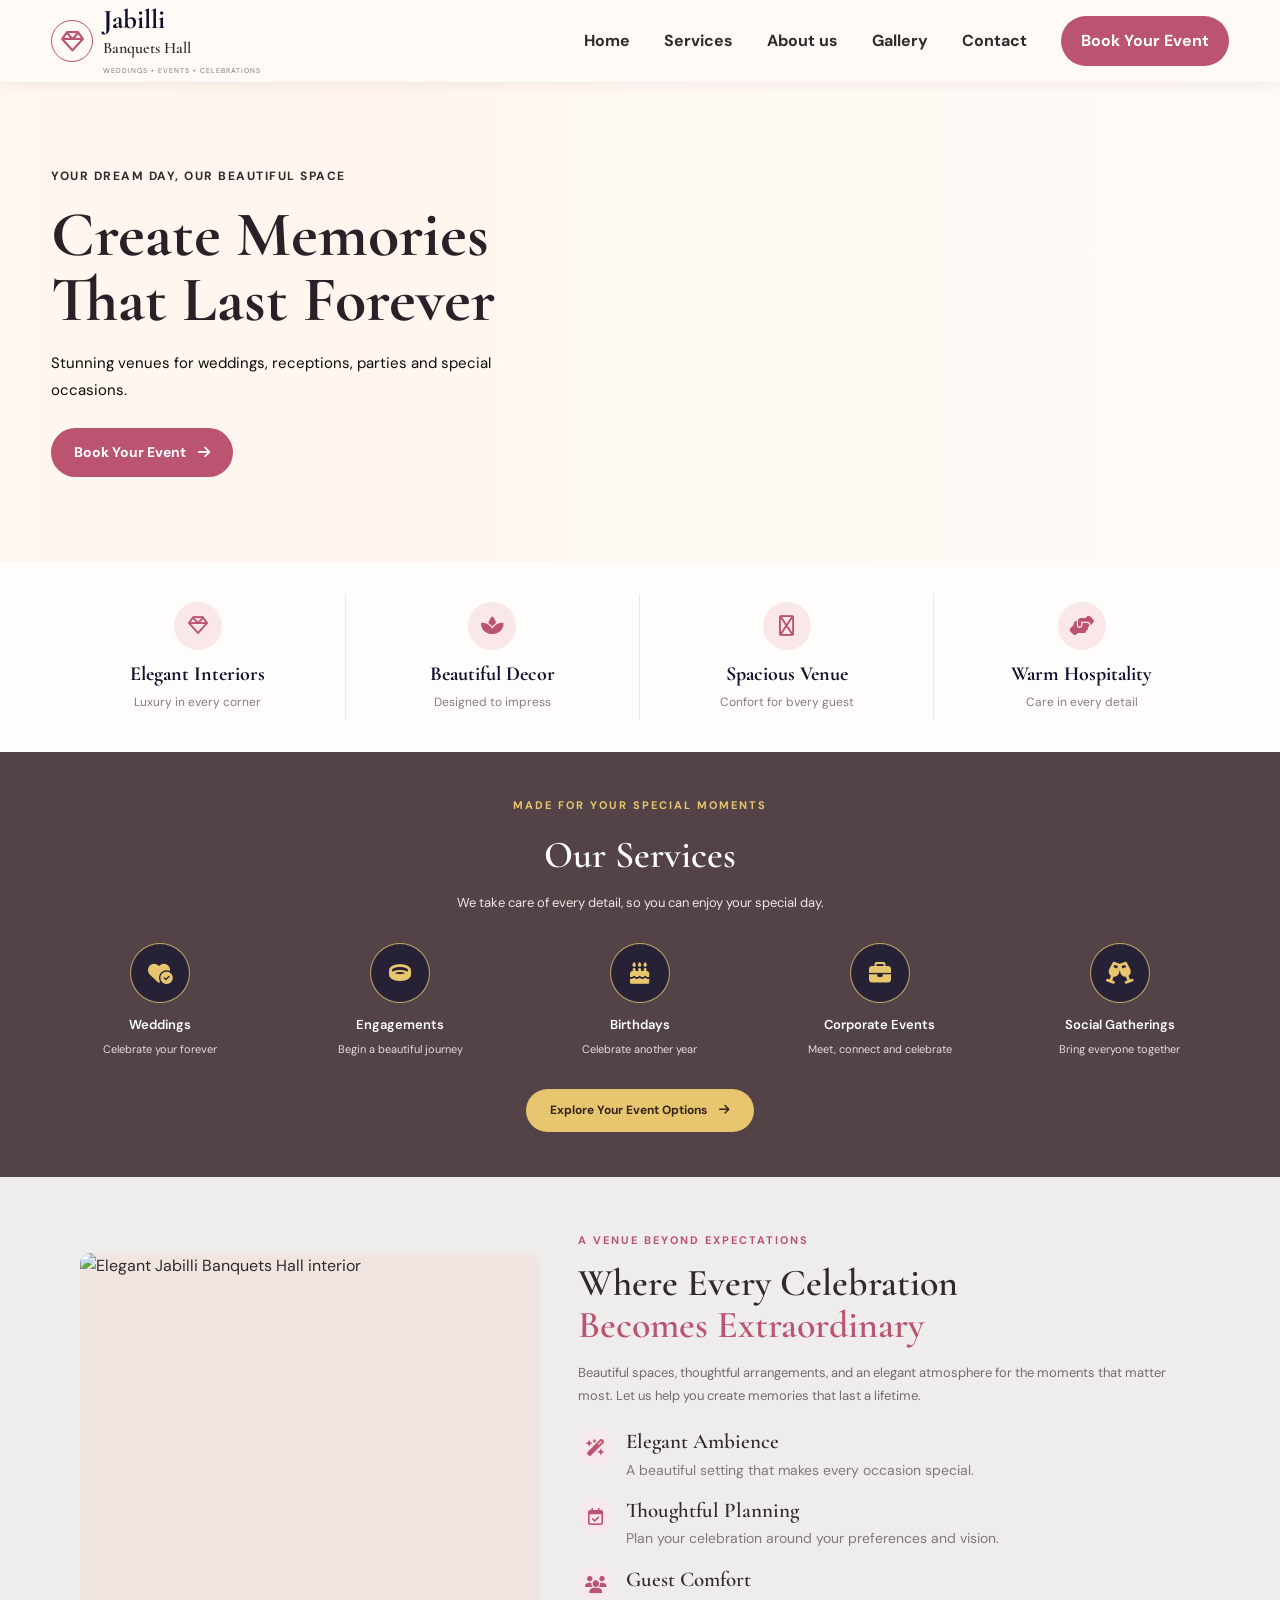
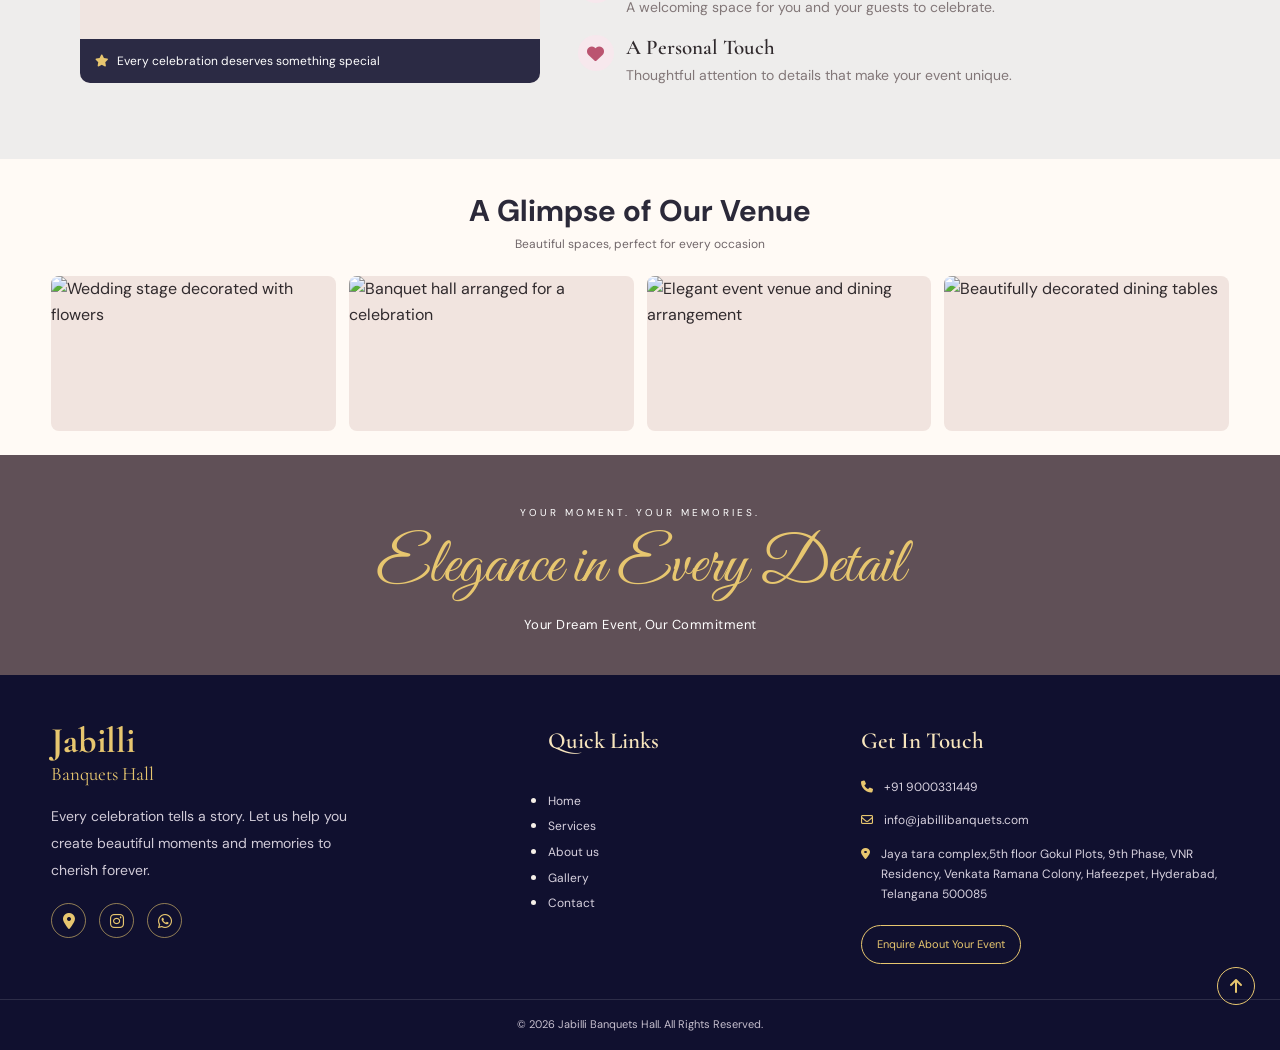
==== index.html @ cf091081 "Add files via upload" ====
<!DOCTYPE html>
<html lang="en">
<head>
  <meta charset="UTF-8">
  <meta name="viewport" content="width=device-width, initial-scale=1.0">
  <meta name="theme-color" content="#10102f">

  <title>Jabilli Banquets Hall | Elegant Celebrations</title>
  <meta name="description" content="Celebrate weddings, birthdays, engagements and special occasions at Jabilli Banquets Hall.">

  <link rel="preconnect" href="https://fonts.googleapis.com">
  <link rel="preconnect" href="https://fonts.gstatic.com" crossorigin>

  <link href="https://fonts.googleapis.com/css2?family=Cormorant+Garamond:wght@400;500;600;700&family=DM+Sans:wght@400;500;600;700&family=Great+Vibes&display=swap" rel="stylesheet">

  <link rel="stylesheet" href="https://cdnjs.cloudflare.com/ajax/libs/font-awesome/6.5.0/css/all.min.css">
  <link rel="stylesheet" href="style.css">
</head>

<body>

  <!-- NAVBAR -->
  <header class="header" id="home">
    <nav class="navbar container">

      <a href="#home" class="brand">
        <span class="brand-icon">
          <i class="fa-regular fa-gem"></i>
        </span>

        <span class="brand-text">
          <strong>Jabilli</strong>
          <small>Banquets Hall</small>
          <span class="brand-tagline">WEDDINGS • EVENTS • CELEBRATIONS</span>
        </span>
      </a>

      <input type="checkbox" id="menu-toggle">

      <label for="menu-toggle" class="menu-icon" aria-label="Toggle navigation">
        <i class="fa-solid fa-bars"></i>
      </label>

      <ul class="nav-links">
        <li><a href="#home">Home</a></li>
        <li><a href="#services">Services</a></li>
        <li><a href="about us.html">About us</a></li>
        <li><a href="#gallery">Gallery</a></li>
        <li><a href="contact.html">Contact</a></li>
        <li><a href="#contact" class="nav-button">Book Your Event</a></li>
      </ul>

    </nav>
  </header>


  <!-- HERO SECTION -->
  <section class="hero">
    <div class="container hero-content">

      <p class="hero-heading">YOUR DREAM DAY, OUR BEAUTIFUL SPACE</p>

      <h1>
        Create Memories<br>
        That Last Forever
      </h1>

      <p class="hero-description">
        Stunning venues for weddings, receptions,
        parties and special occasions.
      </p>

      <a href="#contact" class="pink-button">
        Book Your Event
        <i class="fa-solid fa-arrow-right"></i>
      </a>

    </div>
  </section>


  <!-- CELEBRATION CARDS -->
  <section class="occasion-section" id="celebrations">
    <div class="container">

      <div class="occasion-grid">

        <article class="occasion-card">
          <span class="occasion-icon">
            <i class="fa-regular fa-gem"></i>
          </span>
          <h3>Elegant Interiors</h3>
          <p>Luxury in every corner</p>
        </article>

        <article class="occasion-card">
          <span class="occasion-icon">
            <i class="fa-solid fa-spa"></i>
          </span>
          <h3>Beautiful Decor</h3>
          <p>Designed to impress</p>
        </article>

        <article class="occasion-card">
          <span class="occasion-icon">
            <i class="fa-regular fa-users"></i>
          </span>
          <h3>Spacious Venue</h3>
          <p>Confort for bvery guest</p>
        </article>

        <article class="occasion-card">
          <span class="occasion-icon">
            <i class="fa-solid fa-handshake-angle"></i>
          </span>
          <h3>Warm Hospitality</h3>
          <p>Care in every detail</p>
        </article>

      </div>
    </div>
  </section>


  <!-- OUR SERVICES -->
  <section class="services-section" id="services">

    <div class="services-overlay"></div>

    <div class="container services-content">

      <p class="eyebrow light-eyebrow">MADE FOR YOUR SPECIAL MOMENTS</p>

      <h2>Our Services</h2>

      <p class="section-subtitle">
        We take care of every detail, so you can enjoy your special day.
      </p>

      <div class="services-grid">

        <article class="service-item">
          <span class="service-icon">
            <i class="fa-solid fa-heart-circle-check"></i>
          </span>
          <h3>Weddings</h3>
          <p>Celebrate your forever</p>
        </article>

        <article class="service-item">
          <span class="service-icon">
            <i class="fa-solid fa-ring"></i>
          </span>
          <h3>Engagements</h3>
          <p>Begin a beautiful journey</p>
        </article>

        <article class="service-item">
          <span class="service-icon">
            <i class="fa-solid fa-cake-candles"></i>
          </span>
          <h3>Birthdays</h3>
          <p>Celebrate another year</p>
        </article>

        <article class="service-item">
          <span class="service-icon">
            <i class="fa-solid fa-briefcase"></i>
          </span>
          <h3>Corporate Events</h3>
          <p>Meet, connect and celebrate</p>
        </article>

        <article class="service-item">
          <span class="service-icon">
            <i class="fa-solid fa-champagne-glasses"></i>
          </span>
          <h3>Social Gatherings</h3>
          <p>Bring everyone together</p>
        </article>

      </div>

      <a href="explore.html" class="gold-button">
        Explore Your Event Options
        <i class="fa-solid fa-arrow-right"></i>
      </a>

    </div>
  </section>


 <!-- CELEBRATION EXPERIENCE SECTION -->
<section class="celebration-section" id="experience">

    <div class="celebration-container">

        <!-- LEFT: IMAGE -->
        <div class="celebration-image">
            <img src="img/why-image.jpg"
                 alt="Elegant Jabilli Banquets Hall interior">

            <div class="image-caption">
                <i class="fa-solid fa-star"></i>
                <span>Every celebration deserves something special</span>
            </div>
        </div>

        <!-- RIGHT: CONTENT -->
        <div class="celebration-content">

            <span class="section-eyebrow">
                A VENUE BEYOND EXPECTATIONS
            </span>

            <h2>
                Where Every Celebration
                <span>Becomes Extraordinary</span>
            </h2>

            <p class="celebration-description">
                Beautiful spaces, thoughtful arrangements, and an
                elegant atmosphere for the moments that matter most.
                Let us help you create memories that last a lifetime.
            </p>

            <!-- BENEFIT 1 -->
            <div class="benefit-item">
                <div class="benefit-icon">
                    <i class="fa-solid fa-wand-magic-sparkles"></i>
                </div>
                <div class="benefit-text">
                    <h3>Elegant Ambience</h3>
                    <p>A beautiful setting that makes every occasion special.</p>
                </div>
            </div>

            <!-- BENEFIT 2 -->
            <div class="benefit-item">
                <div class="benefit-icon">
                    <i class="fa-regular fa-calendar-check"></i>
                </div>
                <div class="benefit-text">
                    <h3>Thoughtful Planning</h3>
                    <p>Plan your celebration around your preferences and vision.</p>
                </div>
            </div>

            <!-- BENEFIT 3 -->
            <div class="benefit-item">
                <div class="benefit-icon">
                    <i class="fa-solid fa-users"></i>
                </div>
                <div class="benefit-text">
                    <h3>Guest Comfort</h3>
                    <p>A welcoming space for you and your guests to celebrate.</p>
                </div>
            </div>

            <!-- BENEFIT 4 -->
            <div class="benefit-item">
                <div class="benefit-icon">
                    <i class="fa-solid fa-heart"></i>
                </div>
                <div class="benefit-text">
                    <h3>A Personal Touch</h3>
                    <p>Thoughtful attention to details that make your event unique.</p>
                </div>
            </div>
        </div>

    </div>
</section>

 <!-- ================= VENUE GALLERY ================= -->
 <section class="venues-section" id="venues">

    <div class="container">

      <div class="section-heading">
        <h2>A Glimpse of Our Venue</h2>
        <p>Beautiful spaces, perfect for every occasion</p>
      </div>

      <div class="venue-grid" id="gallery">

        <a href="#contact" class="venue-card">
          <img
            src="https://images.unsplash.com/photo-1519741497674-611481863552?auto=format&fit=crop&w=800&q=85"
            alt="Wedding stage decorated with flowers">
        </a>

        <a href="#contact" class="venue-card">
          <img
            src="https://images.unsplash.com/photo-1519167758481-83f550bb49b3?auto=format&fit=crop&w=800&q=85"
            alt="Banquet hall arranged for a celebration">
        </a>

        <a href="#contact" class="venue-card">
          <img
            src="https://images.unsplash.com/photo-1464366400600-7168b8af9bc3?auto=format&fit=crop&w=800&q=85"
            alt="Elegant event venue and dining arrangement">
        </a>

        <a href="#contact" class="venue-card">
          <img
            src="https://images.unsplash.com/photo-1414235077428-338989a2e8c0?auto=format&fit=crop&w=800&q=85"
            alt="Beautifully decorated dining tables">
        </a>

      </div>

    </div>
  </section>


  <!-- ELEGANCE BANNER -->
  <section class="elegance-banner">
    <div class="banner-overlay"></div>

    <div class="banner-content">
      <p class="banner-label">YOUR MOMENT. YOUR MEMORIES.</p>
      <h2>Elegance in Every Detail</h2>
      <p>Your Dream Event, Our Commitment</p>


    </div>
  </section>


  <!-- CONTACT SECTION AND FOOTER -->
  <footer class="footer" id="contact">

    <div class="container footer-grid">

      <div class="footer-brand">
        <a href="#home" class="footer-logo">
          <span class="footer-brand-name">Jabilli</span>
          <span class="footer-brand-sub">Banquets Hall</span>
        </a>

        <p>
          Every celebration tells a story. Let us help you create
          beautiful moments and memories to cherish forever.
        </p>

        <div class="social-links">
          <a href="#contact" aria-label="Facebook">
            <i class="fa-solid fa-location-dot"></i>
          </a>
          <a href="#contact" aria-label="Instagram">
            <i class="fa-brands fa-instagram"></i>
          </a>
          <a href="#contact" aria-label="WhatsApp">
            <i class="fa-brands fa-whatsapp"></i>
          </a>
        </div>
      </div>

      <div class="footer-links">
        <h3>Quick Links</h3>
        <ul>
            <li><a href="#home">Home</a></li>
            <li><a href="#services">Services</a></li>
            <li><a href="about us.html">About us</a></li>
            <li><a href="#gallery">Gallery</a></li>
            <li><a href="contact.html">Contact</a></li>
        </ul>
      </div>

      <div class="footer-contact">
        <h3>Get In Touch</h3>

        <!-- Replace these sample details with your real contact details. -->
        <p>
          <i class="fa-solid fa-phone"></i>
          <a href="tel:+910000000000">+91 9000331449</a>
        </p>

        <p>
          <i class="fa-regular fa-envelope"></i>
          <a href="mailto:info@jabillibanquets.com">
            info@jabillibanquets.com
          </a>
        </p>

        <p>
          <i class="fa-solid fa-location-dot"></i>
          <span>Jaya tara complex,5th floor Gokul Plots, 9th Phase, VNR Residency, Venkata Ramana Colony, Hafeezpet, Hyderabad, Telangana 500085</span>
        </p>

        <a href="mailto:info@jabillibanquets.com" class="contact-button">
          Enquire About Your Event
        </a>
      </div>

    </div>

    <div class="footer-bottom">
      <div class="container">
        <p>&copy; 2026 Jabilli Banquets Hall. All Rights Reserved.</p>
      </div>
    </div>

    <a href="#home" class="back-to-top" aria-label="Back to top">
      <i class="fa-solid fa-arrow-up"></i>
    </a>

  </footer>

</body>
</html>
---- style.css ----
/* =====================================
   1. GLOBAL STYLES
===================================== */

@import url('https://fonts.googleapis.com/css2?family=Cormorant+Garamond:wght@400;500;600;700&family=DM+Sans:wght@400;500;600;700&family=Great+Vibes&display=swap');

:root {
  --pink: #bb5470;
  --pink-dark: #a94460;
  --cream: #fffaf6;
  --blush: #fcf0ed;
  --navy: #10102f;
  --gold: #e7c66f;
  --text: #302a2d;
  --white: #ffffff;
}

* {
  margin: 0;
  padding: 0;
  box-sizing: border-box;
}

html {
  scroll-behavior: smooth;
  scroll-padding-top: 85px;
}

body {
  font-family: "DM Sans", sans-serif;
  color: var(--text);
  background: var(--cream);
  line-height: 1.6;
  overflow-x: hidden;
}

img {
  display: block;
  width: 100%;
}

a {
  color: inherit;
  text-decoration: none;
}

.container {
  width: min(1180px, 92%);
  margin: 0 auto;
}

.eyebrow {
  color: var(--pink);
  font-size: 11px;
  font-weight: 700;
  letter-spacing: 2px;
  margin-bottom: 10px;
}


/* =====================================
   2. NAVBAR
===================================== */

.header {
  position: relative;
  z-index: 100;
  background: var(--cream);
  box-shadow: 0 2px 12px rgba(64, 36, 42, 0.07);
}

.navbar {
  min-height: 82px;
  display: flex;
  justify-content: space-between;
  align-items: center;
  gap: 25px;
}

.brand {
  display: flex;
  align-items: center;
  gap: 10px;
  flex-shrink: 0;
}

.brand-icon {
  width: 42px;
  height: 42px;
  border: 1px solid var(--pink);
  border-radius: 50%;
  color: var(--pink);
  display: grid;
  place-items: center;
  font-size: 23px;
}

.brand-text {
  display: flex;
  flex-direction: column;
}

.brand-text strong {
  font-family: "Cormorant Garamond", serif;
  font-size: 27px;
  line-height: 1;
  color: var(--navy);
}

.brand-text small {
  font-family: "Cormorant Garamond", serif;
  font-size: 16px;
  font-weight: 600;
  margin-top: 3px;
  color: var(--text);
}

.brand-tagline {
  margin-top: 4px;
  font-size: 7px;
  letter-spacing: 1px;
  color: #857078;
}

.nav-links {
  list-style: none;
  display: flex;
  align-items: center;
  gap: clamp(14px, 4vw, 34px);
}

.nav-links a {
  font-size: 16px;
  font-weight: bold;
  transition: color 0.3s ease;
  white-space: nowrap;
}

.nav-links a:hover {
  color: var(--pink);
}

.nav-links .nav-button {
  display: inline-block;
  background: var(--pink);
  color: var(--white);
  border-radius: 30px;
  padding: 12px 20px;
}

.nav-links .nav-button:hover {
  background: var(--pink-dark);
  color: var(--white);
}

#menu-toggle {
  display: none;
}

.menu-icon {
  display: none;
}


/* =====================================
   3. HERO SECTION
===================================== */

.hero {
  min-height: 480px;
  display: flex;
  align-items: center;
  background:
    linear-gradient(
      90deg,
      rgba(255, 246, 239, 0.88) 0%,
      rgba(255, 242, 234, 0.65) 30%,
      rgba(255, 242, 234, 0.18) 52%,
      rgba(255, 242, 234, 0.00) 100%
    ),
    url("img/hero-img.jpg") center 52% / cover no-repeat;
}

.hero-content {
  padding-top: 35px;
  padding-bottom: 35px;
}

.hero-heading {
  font-size: 12px;
  font-weight: 700;
  letter-spacing: 1.5px;
  margin-bottom: 15px;
  
}

.hero h1 {
  font-family: "Cormorant Garamond", serif;
  font-size: clamp(42px, 5vw, 65px);
  font-weight: 700;
  line-height: 1.02;
  color: #292127;
  margin-bottom: 18px;
}

.hero-description {
  max-width: 440px;
  font-size: 15px;
  line-height: 1.8;
  margin-bottom: 24px;
  color: #0c0b0b;
}

.pink-button {
  display: inline-flex;
  align-items: center;
  justify-content: center;
  gap: 12px;
  background: var(--pink);
  color: var(--white);
  border-radius: 30px;
  padding: 13px 23px;
  font-size: 14px;
  font-weight: 700;
  transition: background 0.3s, transform 0.3s;
}

.pink-button:hover {
  background: var(--pink-dark);
  transform: translateY(-2px);
}


/* =====================================
   4. CELEBRATION CARDS
===================================== */

.occasion-section {
  background: #fffdfb;
  padding: 32px 0;
}

.occasion-grid {
  display: grid;
  grid-template-columns: repeat(4, minmax(0, 1fr));
}

.occasion-card {
  text-align: center;
  padding: 8px 16px;
  border-right: 1px solid #f0e5e3;
  transition: transform 0.3s ease;
}

.occasion-card:last-child {
  border-right: none;
}

.occasion-card:hover {
  transform: translateY(-5px);
}

.occasion-icon {
  width: 48px;
  height: 48px;
  margin: 0 auto 12px;
  display: grid;
  place-items: center;
  border-radius: 50%;
  color: var(--pink);
  background: #f9e8e7;
  font-size: 20px;
}

.occasion-card h3 {
  font-family: "Cormorant Garamond", serif;
  font-size: 20px;
  line-height: 1.25;
  color: var(--navy);
  margin-bottom: 6px;
}

.occasion-card p {
  font-size: 12px;
  color: #857b7d;
}


/* =====================================
   5. OUR SERVICES
===================================== */

.services-section {
  position: relative;
  isolation: isolate;
  min-height: 240px;
  display: flex;
  align-items: center;
  text-align: center;
  padding: 45px 0;
  color: var(--white);
  background:
    url("img/about-img.jpg")
    center 55% / cover no-repeat;
}

.services-overlay {
  position: absolute;
  inset: 0;
  z-index: -1;
  background: rgba(37, 17, 24, 0.79);
}

.services-content {
  position: relative;
}

.light-eyebrow {
  color: var(--gold);
}

.services-content > h2 {
  font-family: "Cormorant Garamond", serif;
  font-size: 38px;
  font-weight: 600;
  margin-bottom: 7px;
}

.section-subtitle {
  font-size: 13px;
  color: #f2e7e5;
}

.services-grid {
  display: grid;
  grid-template-columns: repeat(5, minmax(0, 1fr));
  gap: 22px;
  margin: 30px 0;
}

.service-item {
  text-align: center;
}

.service-icon {
  display: grid;
  place-items: center;
  width: 60px;
  height: 60px;
  margin: 0 auto 12px;
  border: 1px solid rgba(231, 198, 111, 0.8);
  border-radius: 50%;
  background: rgba(16, 16, 47, 0.65);
  color: var(--gold);
  font-size: 22px;
  transition: background 0.3s, transform 0.3s;
}

.service-item:hover .service-icon {
  background: #594125;
  transform: translateY(-4px);
}

.service-item h3 {
  font-size: 13px;
  font-weight: 600;
  margin-bottom: 5px;
}

.service-item p {
  font-size: 11px;
  color: #e6dce0;
}

.gold-button {
  display: inline-flex;
  align-items: center;
  justify-content: center;
  gap: 12px;
  padding: 12px 24px;
  border-radius: 30px;
  background: var(--gold);
  color: #35251b;
  font-size: 12px;
  font-weight: 700;
  transition: background 0.3s, transform 0.3s;
}

.gold-button:hover {
  background: #f4d98b;
  transform: translateY(-2px);
}


/* =================================
 6.  CELEBRATION EXPERIENCE
================================= */

.celebration-section {
    width: 100%;
    padding: 55px 5%;
    background: #eeedec;
}

.celebration-container {
    max-width: 1120px;
    margin: 0 auto;
    display: grid;
    grid-template-columns: 0.85fr 1.15fr;
    align-items: center;
    gap: 38px;
}

/* IMAGE */

.celebration-image {
    position: relative;
    width: 100%;
    height: 430px;
    border-radius: 10px;
    overflow: hidden;
    background: #f0e5e1;
}

.celebration-image img {
    width: 100%;
    height: 100%;
    display: block;
    object-fit: cover;
    object-position: center;
    transition: transform 0.5s ease;
}

.celebration-image:hover img {
    transform: scale(1.04);
}


  /* ================= VENUE GALLERY ================= */
  
  .venues-section {
    position: relative;
    padding: 28px 0 24px;
    background: #fffaf5;
  }
  
  .section-heading {
    text-align: center;
    margin-bottom: 22px;
  }
  
  .section-heading h2 {
    color: #2b2939;
    font-size: 30px;
  }
  
  .section-heading p {
    color: #71676a;
    font-size: 12px;
  }
  
  .venue-grid {
    display: grid;
    grid-template-columns: repeat(4, minmax(0, 1fr));
    gap: 13px;
  }
  
  .venue-card {
    height: 155px;
    overflow: hidden;
    border-radius: 8px;
    background: #f1e4df;
  }
  
  .venue-card img {
    height: 100%;
    object-fit: cover;
    transition: transform 0.5s;
  }
  
  .venue-card:hover img {
    transform: scale(1.07);
  }
/* IMAGE CAPTION */

.image-caption {
    position: absolute;
    bottom: 0;
    left: 0;
    right: 0;
    display: flex;
    align-items: center;
    gap: 8px;
    padding: 13px 15px;
    background: rgba(16, 16, 47, 0.88);
    color: #fff;
    font-size: 12px;
    line-height: 1.5;
}

.image-caption i {
    color: #e7c66f;
}

/* CONTENT */

.celebration-content {
    width: 100%;
}

.section-eyebrow {
    display: block;
    margin-bottom: 12px;
    color: #bb5470;
    font-size: 11px;
    font-weight: 700;
    letter-spacing: 2px;
}

.celebration-content h2 {
    margin: 0 0 14px;
    font-family: 'Cormorant Garamond', serif;
    font-size: 38px;
    font-weight: 600;
    line-height: 1.12;
    color: #302a2d;
}

.celebration-content h2 span {
    display: block;
    color: #bb5470;
}

.celebration-description {
    margin-bottom: 22px;
    color: #756a6b;
    font-size: 13px;
    line-height: 1.8;
}

/* BENEFIT ITEMS */

.benefit-item {
    display: flex;
    align-items: flex-start;
    gap: 12px;
    margin-bottom: 17px;
}

.benefit-icon {
    width: 36px;
    height: 36px;
    min-width: 36px;
    display: flex;
    align-items: center;
    justify-content: center;
    border-radius: 50%;
    background: #f7e8ed;
    color: #bb5470;
    font-size: 17px;
    transition: 0.3s ease;
}

.benefit-item:hover .benefit-icon {
    background: #bb5470;
    color: #fff;
}

.benefit-text h3 {
    margin-bottom: 4px;
    font-family: 'Cormorant Garamond', serif;
    font-size: 21px;
    font-weight: 600;
    line-height: 1.2;
    color: #302a2d;
}

.benefit-text p {
    color: #827778;
    font-size: 14px;
    line-height: 1.6;
}

/* BUTTON */

.celebration-button {
    display: inline-flex;
    align-items: center;
    justify-content: center;
    gap: 10px;
    margin-top: 5px;
    padding: 13px 20px;
    border-radius: 30px;
    background: #bb5470;
    color: #fff;
    font-size: 12px;
    font-weight: 600;
    text-decoration: none;
    transition: 0.3s ease;
}

.celebration-button:hover {
    background: #a94460;
    transform: translateY(-2px);
}



/* =====================================
   7. ELEGANCE BANNER
===================================== */

.elegance-banner {
  position: relative;
  isolation: isolate;
  max-height: 220px;
  padding: 50px 20px;
  display: grid;
  place-items: center;
  text-align: center;
  color: var(--white);
  background:
    url("img/about-img.jpg")
    center 62% / cover no-repeat;
}

.banner-overlay {
  position: absolute;
  inset: 0;
  z-index: -1;
  background: rgba(35, 16, 27, 0.72);
}

.banner-content {
  max-width: 800px;
}

.banner-label {
  font-size: 10px;
  letter-spacing: 3px;
  color: var(--white);
  margin-bottom: 10px;
}

.banner-content h2 {
  font-family: "Great Vibes", cursive;
  font-size: clamp(42px, 5vw, 65px);
  line-height: 1.15;
  font-weight: 400;
  color: var(--gold);
  margin-bottom: 10px;
}

.banner-content > p:not(.banner-label) {
  font-size: 13px;
  letter-spacing: 0.5px;
  margin-bottom: 24px;
}


/* =====================================
   8. FOOTER AND CONTACT
===================================== */

.footer {
  position: relative;
  background: var(--navy);
  color: #f6f0e8;
  padding: 48px 0 0;
  overflow: hidden;
}

.footer-grid {
  display: grid;
  grid-template-columns: 1.2fr 0.7fr 1fr;
  gap: 55px;
  padding-bottom: 35px;
}

.footer-logo {
  display: inline-flex;
  flex-direction: column;
  color: var(--gold);
  margin-bottom: 14px;
}

.footer-brand-name {
  font-family: "Cormorant Garamond", serif;
  font-size: 36px;
  font-weight: 700;
  line-height: 1;
}

.footer-brand-sub {
  font-family: "Cormorant Garamond", serif;
  font-size: 19px;
}

.footer-brand > p {
  max-width: 300px;
  color: #d1cbd8;
  font-size: 14px;
  line-height: 1.9;
}

.footer-grid h3 {
  font-family: "Cormorant Garamond", serif;
  font-size: 23px;
  font-weight: 600;
  margin-bottom: 17px;
  color: #f7e5bd;
}

.footer-links {
  display: flex;
  flex-direction: column;
  align-items: flex-start;
  gap: 10px;
}

.footer-links a {
  color: #d8d2df;
  font-size: 12px;
  transition: color 0.3s;
}

.footer-links a:hover,
.footer-contact a:hover {
  color: var(--gold);
}

.footer-contact > p {
  display: flex;
  align-items: flex-start;
  gap: 11px;
  margin-bottom: 13px;
  color: #d8d2df;
  font-size: 12px;
  line-height: 1.7;
  overflow-wrap: anywhere;
}

.footer-contact > p i {
  color: var(--gold);
  margin-top: 4px;
}

.contact-button {
  display: inline-block;
  margin-top: 7px;
  padding: 10px 15px;
  border: 1px solid var(--gold);
  border-radius: 25px;
  color: var(--gold);
  font-size: 11px;
  transition: background 0.3s, color 0.3s;
}

.contact-button:hover {
  background: var(--gold);
  color: var(--navy) !important;
}

.social-links {
  display: flex;
  gap: 13px;
  margin-top: 20px;
}

.social-links a {
  width: 35px;
  height: 35px;
  display: grid;
  place-items: center;
  border: 1px solid rgba(231, 198, 111, 0.6);
  border-radius: 50%;
  color: var(--gold);
  transition: background 0.3s, color 0.3s;
}

.social-links a:hover {
  background: var(--gold);
  color: var(--navy);
}

.footer-bottom {
  border-top: 1px solid rgba(255, 255, 255, 0.12);
  padding: 16px 0;
  text-align: center;
}

.footer-bottom p {
  color: #c6bfce;
  font-size: 11px;
}

.back-to-top {
  position: absolute;
  right: 25px;
  bottom: 45px;
  width: 38px;
  height: 38px;
  display: grid;
  place-items: center;
  border: 1px solid var(--gold);
  border-radius: 50%;
  color: var(--gold);
  transition: background 0.3s, color 0.3s;
}

.back-to-top:hover {
  background: var(--gold);
  color: var(--navy);
}


/* =====================================
   9. TABLET VIEW
===================================== */

@media (max-width: 1024px) {

  .navbar {
    min-height: 76px;
    gap: 14px;
  }

  .brand {
    gap: 7px;
  }

  .brand-icon {
    width: 36px;
    height: 36px;
    font-size: 19px;
  }

  .brand-text strong {
    font-size: 23px;
  }

  .brand-text small {
    font-size: 14px;
  }

  .brand-tagline {
    font-size: 6px;
    letter-spacing: 0.6px;
  }

  .nav-links {
    gap: 12px;
  }

  .nav-links a {
    font-size: 10px;
  }

  .nav-links .nav-button {
    padding: 10px 13px;
  }

  .hero {
    min-height: 380px;
  }

  .occasion-card {
    padding: 8px 10px;
  }

  .occasion-card h3 {
    font-size: 17px;
  }

  .services-grid {
    gap: 14px;
  }
  .venue-card {
    height: 140px;
  }

  /* =================================
   TABLET VIEW
================================= */

@media (min-width: 701px) and (max-width: 1024px) {
    .celebration-section {
        padding: 45px 4%;
    }

    .celebration-container {
        grid-template-columns: 0.9fr 1.1fr;
        gap: 25px;
    }

    .celebration-image {
        height: 380px;
    }

    .celebration-content h2 {
        font-size: 32px;
    }

    .celebration-description {
        font-size: 12px;
    }

    .benefit-item {
        gap: 10px;
        margin-bottom: 15px;
    }

    .benefit-icon {
        width: 34px;
        height: 34px;
        min-width: 34px;
        font-size: 14px;
    }

    .benefit-text h3 {
        font-size: 18px;
    }

    .benefit-text p {
        font-size: 10px;
    }
}



/* =====================================
   10. MOBILE VIEW
===================================== */

@media (max-width: 760px) {

  html {
    scroll-padding-top: 72px;
  }

  .container {
    width: 90%;
  }

  /* Mobile navbar */

  .navbar {
    min-height: 72px;
    flex-wrap: wrap;
    padding: 10px 0;
  }

  .brand-icon {
    width: 35px;
    height: 35px;
    font-size: 18px;
  }

  .brand-text strong {
    font-size: 23px;
  }

  .brand-text small {
    font-size: 14px;
  }

  .brand-tagline {
    font-size: 5.5px;
  }

  .menu-icon {
    display: grid;
    place-items: center;
    width: 40px;
    height: 40px;
    color: var(--pink);
    font-size: 23px;
    cursor: pointer;
  }

  .nav-links {
    display: none;
    width: 100%;
    flex-direction: column;
    align-items: stretch;
    gap: 0;
    padding: 8px 0 12px;
  }

  .nav-links li {
    width: 100%;
    text-align: center;
  }

  .nav-links li a {
    display: block;
    padding: 12px;
    font-size: 13px;
    border-bottom: 1px solid #f0e5e3;
  }

  .nav-links .nav-button {
    display: inline-block;
    margin-top: 8px;
    padding: 12px 25px;
    border-bottom: none;
  }

  #menu-toggle:checked ~ .nav-links {
    display: flex;
  }

  /* Hero */

  .hero {
    min-height: 365px;
    background:
      linear-gradient(
        90deg,
        rgba(255, 246, 239, 0.94),
        rgba(255, 242, 234, 0.78) 65%,
        rgba(255, 242, 234, 0.35)
      ),
      url("img/hero-img.jpg") center / cover no-repeat;
  }

  .hero-content {
    padding-top: 35px;
    padding-bottom: 35px;
  }

  .hero-heading {
    font-size: 10px;
    letter-spacing: 1px;
  }

  .hero h1 {
    font-size: clamp(37px, 9vw, 49px);
    line-height: 1.03;
  }

  .hero-description {
    font-size: 12px;
    max-width: 290px;
  }

  /* Celebration cards */

  .occasion-section {
    padding: 25px 0;
  }

  .occasion-grid {
    grid-template-columns: repeat(2, minmax(0, 1fr));
    row-gap: 24px;
  }

  .occasion-card {
    padding: 0 8px;
  }

  .occasion-card:nth-child(2) {
    border-right: none;
  }

  .occasion-card h3 {
    font-size: 17px;
  }

  .occasion-card p {
    font-size: 10px;
  }

  /* Services */

  .services-section {
    min-height: auto;
    padding: 42px 0;
    background-position: center;
  }

  .services-content > h2 {
    font-size: 32px;
  }

  .section-subtitle {
    max-width: 320px;
    margin: 0 auto;
    line-height: 1.8;
  }

  .services-grid {
    grid-template-columns: repeat(2, minmax(0, 1fr));
    gap: 26px 12px;
    margin: 28px 0;
  }

  .service-item:last-child {
    grid-column: 1 / -1;
  }

  .service-icon {
    width: 53px;
    height: 53px;
    font-size: 20px;
  }

  .service-item h3 {
    font-size: 12px;
  }

  .service-item p {
    font-size: 10px;
  }
  /* Gallery */
  
  .venues-section {
    padding: 28px 0;
  }

  .section-heading h2 {
    font-size: 27px;
  }

  .section-heading p {
    font-size: 11px;
    line-height: 1.6;
  }

  .venue-grid {
    grid-template-columns: repeat(2, minmax(0, 1fr));
    gap: 12px;
  }

  .venue-card {
    height: 120px;
  }

  
/* =================================
   MOBILE VIEW
================================= */

@media (max-width: 700px) {
    .celebration-section {
        padding: 35px 6%;
    }

    .celebration-container {
        grid-template-columns: 1fr;
        gap: 25px;
    }

    .celebration-image {
        height: 300px;
    }

    .section-eyebrow {
        font-size: 10px;
        letter-spacing: 1.8px;
    }

    .celebration-content h2 {
        font-size: 33px;
        line-height: 1.15;
    }

    .celebration-description {
        font-size: 12px;
        line-height: 1.8;
    }

    .benefit-item {
        gap: 12px;
        margin-bottom: 18px;
    }

    .benefit-icon {
        width: 38px;
        height: 38px;
        min-width: 38px;
    }

    .benefit-text h3 {
        font-size: 19px;
    }

    .benefit-text p {
        font-size: 11px;
    }

    .celebration-button {
        display: flex;
        width: 100%;
        box-sizing: border-box;
        padding: 14px 12px;
        font-size: 12px;
    }
}

  /* Elegance banner */

  .elegance-banner {
    max-height: 180px;
    padding: 40px 18px;
  }

  .banner-label {
    font-size: 9px;
    letter-spacing: 2px;
  }

  .banner-content h2 {
    font-size: 43px;
  }

  .banner-content > p:not(.banner-label) {
    font-size: 12px;
  }

  /* Footer */

  .footer {
    padding-top: 35px;
  }

  .footer-grid {
    grid-template-columns: 1fr 1fr;
    gap: 30px 20px;
    padding-bottom: 30px;
  }

  .footer-brand {
    grid-column: 1 / -1;
  }

  .footer-brand > p {
    max-width: 320px;
  }

  .footer-grid h3 {
    font-size: 19px;
  }

  .footer-links {
    gap: 9px;
  }

  .footer-links a,
  .footer-contact > p {
    font-size: 10px;
  }

  .footer-contact {
    min-width: 0;
  }

  .contact-button {
    font-size: 10px;
    padding: 9px 11px;
  }

  .back-to-top {
    right: 12px;
    bottom: 48px;
    width: 32px;
    height: 32px;
  }
}


/* =====================================
   11. SMALL MOBILE VIEW
===================================== */

@media (max-width: 380px) {

  .container {
    width: 92%;
  }

  .brand {
    gap: 6px;
  }

  .brand-icon {
    width: 30px;
    height: 30px;
    font-size: 15px;
  }

  .brand-text strong {
    font-size: 21px;
  }

  .brand-text small {
    font-size: 13px;
  }

  .brand-tagline {
    font-size: 5px;
    letter-spacing: 0.4px;
  }

  .hero {
    min-height: 345px;
  }

  .hero h1 {
    font-size: 36px;
  }

  .hero-heading {
    font-size: 9px;
  }

  .pink-button,
  .gold-button {
    padding: 11px 16px;
    font-size: 11px;
  }

  .occasion-card h3 {
    font-size: 15px;
  }

  .occasion-icon {
    width: 43px;
    height: 43px;
  }

  .services-content > h2 {
    font-size: 29px;
  }

  .why-content h2 {
    font-size: 30px;
  }

  .why-image {
    height: 230px;
  }

  .why-icon {
    width: 37px;
    height: 37px;
    min-width: 37px;
    font-size: 14px;
  }

  .why-item {
    gap: 10px;
  }

  .banner-content h2 {
    font-size: 37px;
  }

  .footer-grid {
    gap: 25px 12px;
  }

  .footer-grid h3 {
    font-size: 17px;
  }

  .footer-brand-name {
    font-size: 32px;
  }
}
}
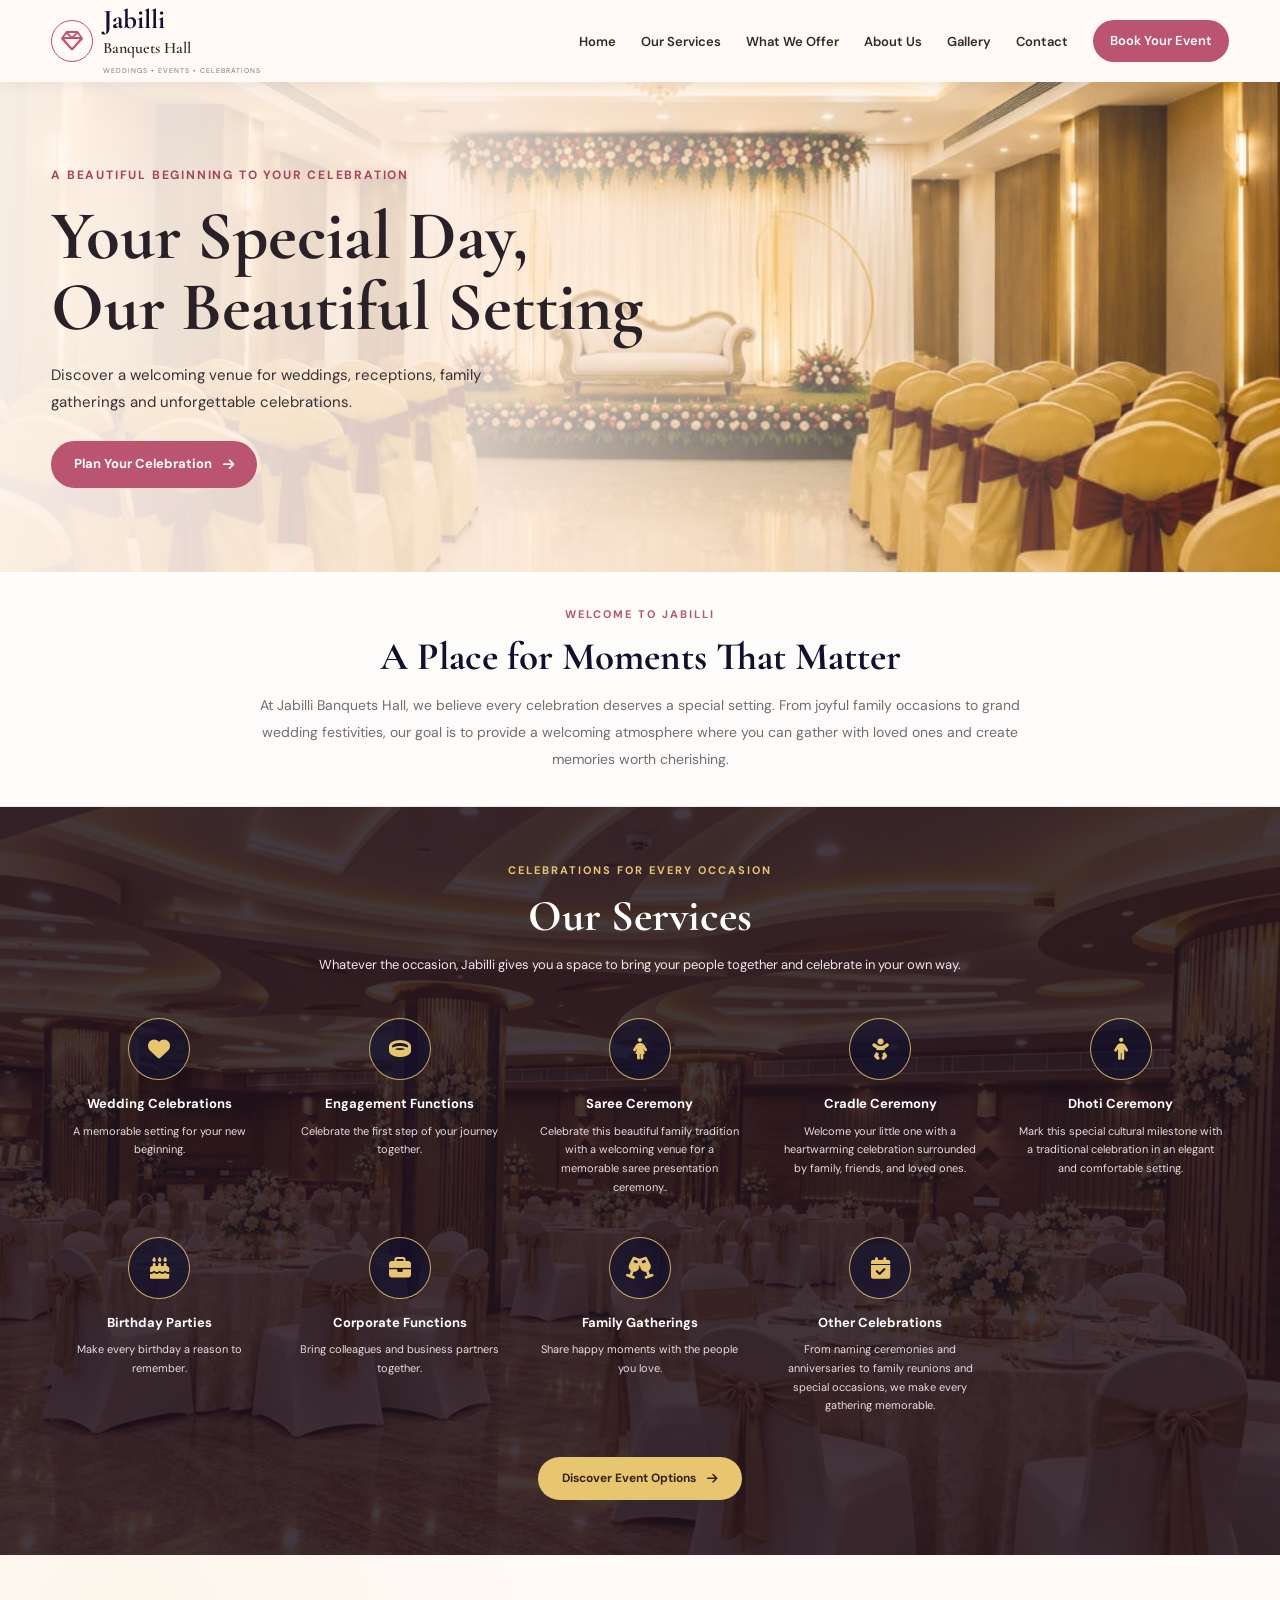
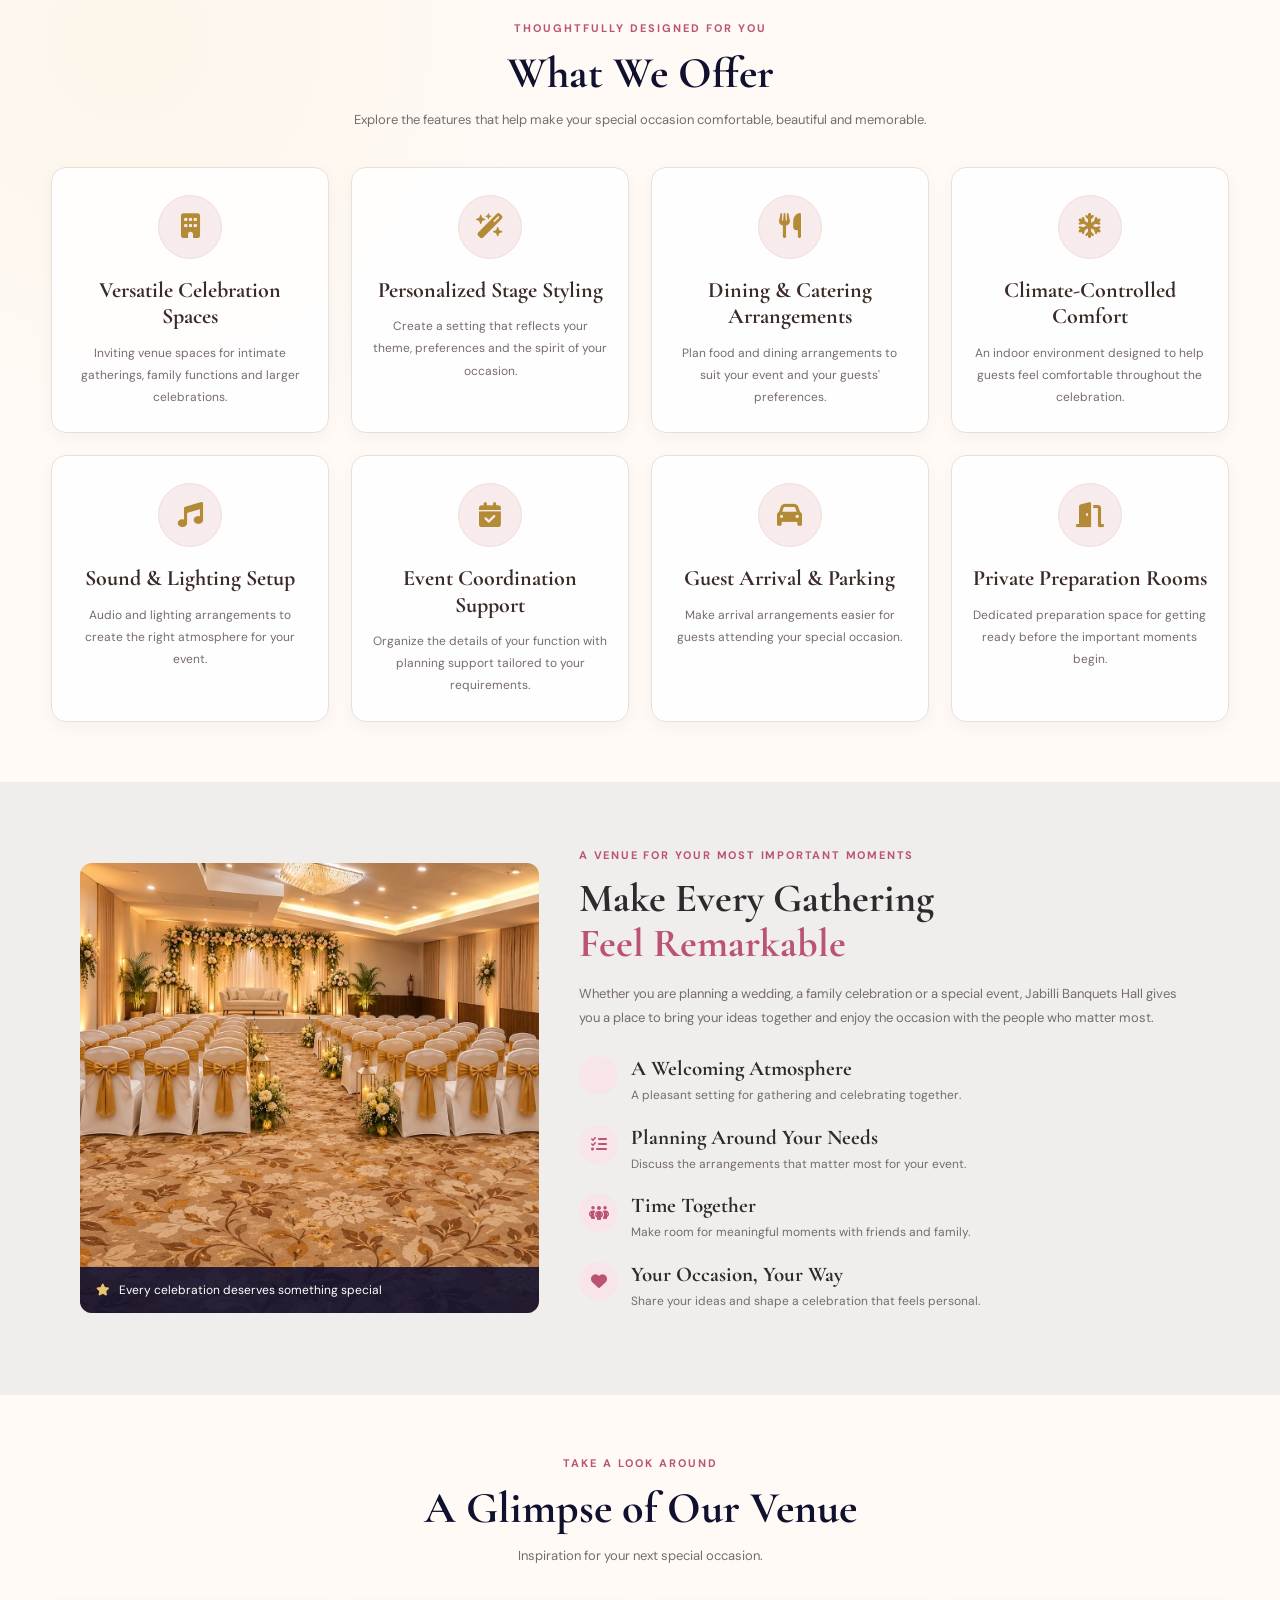
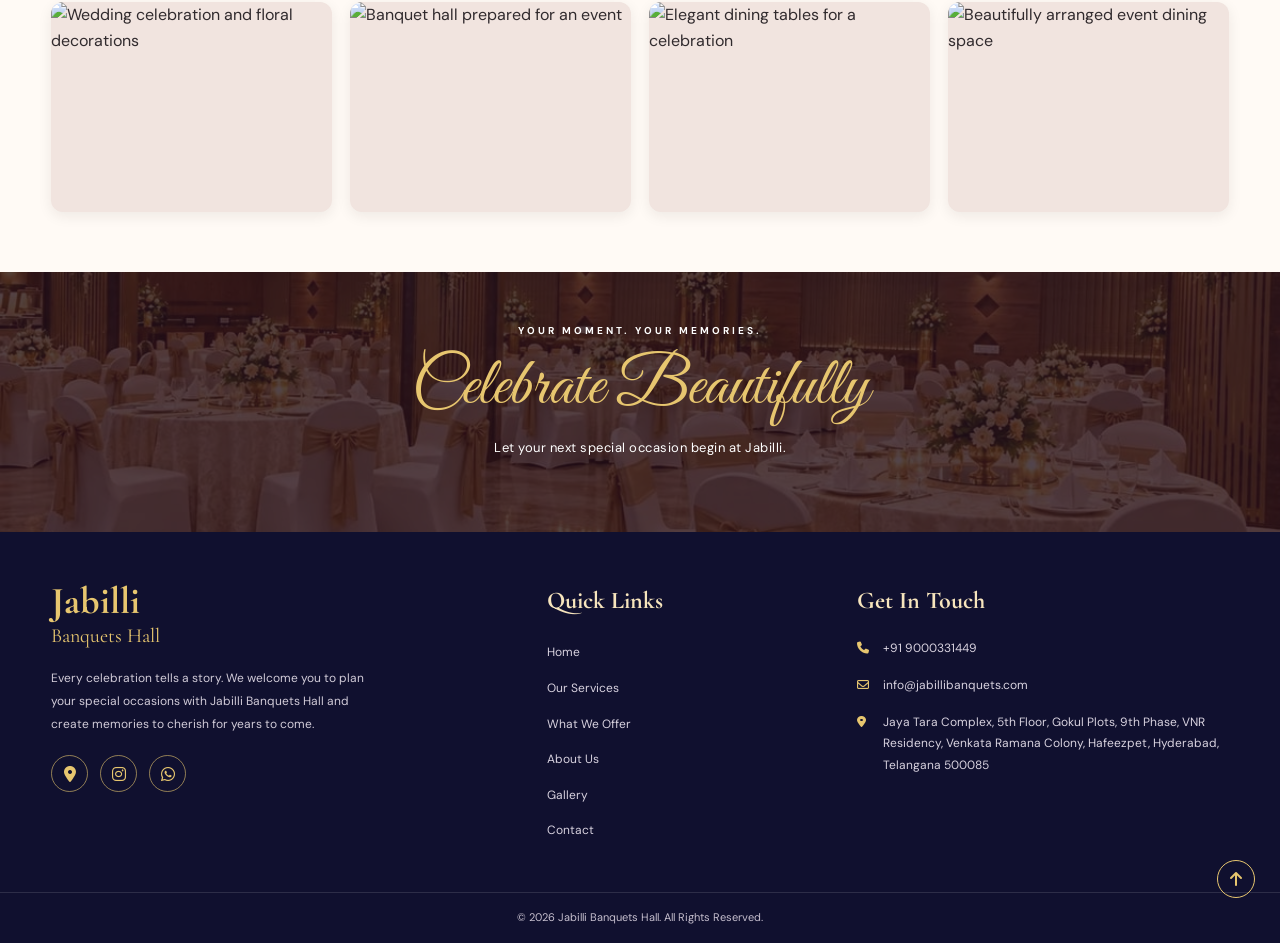
==== commit f7601813: "Add files via upload" ====
--- a/index.html
+++ b/index.html
@@ -6,11 +6,10 @@
   <meta name="theme-color" content="#10102f">
 
   <title>Jabilli Banquets Hall | Elegant Celebrations</title>
-  <meta name="description" content="Celebrate weddings, birthdays, engagements and special occasions at Jabilli Banquets Hall.">
+  <meta name="description" content="Celebrate weddings, birthdays, engagements and special occasions at Jabilli Banquets Hall in Hyderabad.">
 
   <link rel="preconnect" href="https://fonts.googleapis.com">
   <link rel="preconnect" href="https://fonts.gstatic.com" crossorigin>
-
   <link href="https://fonts.googleapis.com/css2?family=Cormorant+Garamond:wght@400;500;600;700&family=DM+Sans:wght@400;500;600;700&family=Great+Vibes&display=swap" rel="stylesheet">
 
   <link rel="stylesheet" href="https://cdnjs.cloudflare.com/ajax/libs/font-awesome/6.5.0/css/all.min.css">
@@ -19,11 +18,11 @@
 
 <body>
 
-  <!-- NAVBAR -->
+  <!-- HEADER / NAVBAR -->
   <header class="header" id="home">
     <nav class="navbar container">
 
-      <a href="#home" class="brand">
+      <a href="#home" class="brand" aria-label="Jabilli Banquets Hall home">
         <span class="brand-icon">
           <i class="fa-regular fa-gem"></i>
         </span>
@@ -43,35 +42,36 @@
 
       <ul class="nav-links">
         <li><a href="#home">Home</a></li>
-        <li><a href="#services">Services</a></li>
-        <li><a href="about us.html">About us</a></li>
+        <li><a href="#services">Our Services</a></li>
+        <li><a href="#offers">What We Offer</a></li>
+        <li><a href="about us.html">About Us</a></li>
         <li><a href="#gallery">Gallery</a></li>
         <li><a href="contact.html">Contact</a></li>
-        <li><a href="#contact" class="nav-button">Book Your Event</a></li>
+        <li><a href="Bookyourevent.html" class="nav-button">Book Your Event</a></li>
       </ul>
 
     </nav>
   </header>
 
 
-  <!-- HERO SECTION -->
+  <!-- 1. HERO SECTION -->
   <section class="hero">
     <div class="container hero-content">
 
-      <p class="hero-heading">YOUR DREAM DAY, OUR BEAUTIFUL SPACE</p>
+      <p class="hero-heading">A BEAUTIFUL BEGINNING TO YOUR CELEBRATION</p>
 
       <h1>
-        Create Memories<br>
-        That Last Forever
+        Your Special Day,<br>
+        Our Beautiful Setting
       </h1>
 
       <p class="hero-description">
-        Stunning venues for weddings, receptions,
-        parties and special occasions.
+        Discover a welcoming venue for weddings, receptions,
+        family gatherings and unforgettable celebrations.
       </p>
 
-      <a href="#contact" class="pink-button">
-        Book Your Event
+      <a href="Bookyourevent.html" class="pink-button">
+        Plan Your Celebration
         <i class="fa-solid fa-arrow-right"></i>
       </a>
 
@@ -79,110 +79,124 @@
   </section>
 
 
-  <!-- CELEBRATION CARDS -->
-  <section class="occasion-section" id="celebrations">
-    <div class="container">
-
-      <div class="occasion-grid">
-
-        <article class="occasion-card">
-          <span class="occasion-icon">
-            <i class="fa-regular fa-gem"></i>
-          </span>
-          <h3>Elegant Interiors</h3>
-          <p>Luxury in every corner</p>
-        </article>
-
-        <article class="occasion-card">
-          <span class="occasion-icon">
-            <i class="fa-solid fa-spa"></i>
-          </span>
-          <h3>Beautiful Decor</h3>
-          <p>Designed to impress</p>
-        </article>
-
-        <article class="occasion-card">
-          <span class="occasion-icon">
-            <i class="fa-regular fa-users"></i>
-          </span>
-          <h3>Spacious Venue</h3>
-          <p>Confort for bvery guest</p>
-        </article>
-
-        <article class="occasion-card">
-          <span class="occasion-icon">
-            <i class="fa-solid fa-handshake-angle"></i>
-          </span>
-          <h3>Warm Hospitality</h3>
-          <p>Care in every detail</p>
-        </article>
-
-      </div>
-    </div>
-  </section>
-
-
-  <!-- OUR SERVICES -->
+  <!-- SHORT INTRODUCTION TO JABILLI -->
+  <section class="intro-section">
+    <div class="container intro-content">
+
+      <span class="eyebrow">WELCOME TO JABILLI</span>
+
+      <h2>A Place for Moments That Matter</h2>
+
+      <p>
+        At Jabilli Banquets Hall, we believe every celebration deserves
+        a special setting. From joyful family occasions to grand wedding
+        festivities, our goal is to provide a welcoming atmosphere where
+        you can gather with loved ones and create memories worth cherishing.
+      </p>
+
+    </div>
+  </section>
+
+
+  <!-- 2. OUR SERVICES -->
   <section class="services-section" id="services">
 
     <div class="services-overlay"></div>
 
     <div class="container services-content">
 
-      <p class="eyebrow light-eyebrow">MADE FOR YOUR SPECIAL MOMENTS</p>
+      <p class="eyebrow light-eyebrow">CELEBRATIONS FOR EVERY OCCASION</p>
 
       <h2>Our Services</h2>
 
       <p class="section-subtitle">
-        We take care of every detail, so you can enjoy your special day.
+        Whatever the occasion, Jabilli gives you a space to bring
+        your people together and celebrate in your own way.
       </p>
 
       <div class="services-grid">
 
         <article class="service-item">
           <span class="service-icon">
-            <i class="fa-solid fa-heart-circle-check"></i>
-          </span>
-          <h3>Weddings</h3>
-          <p>Celebrate your forever</p>
+            <i class="fa-solid fa-heart"></i>
+          </span>
+          <h3>Wedding Celebrations</h3>
+          <p>A memorable setting for your new beginning.</p>
         </article>
 
         <article class="service-item">
           <span class="service-icon">
             <i class="fa-solid fa-ring"></i>
           </span>
-          <h3>Engagements</h3>
-          <p>Begin a beautiful journey</p>
-        </article>
+          <h3>Engagement Functions</h3>
+          <p>Celebrate the first step of your journey together.</p>
+        </article>
+
+        <article class="service-item">
+            <span class="service-icon">
+              <i class="fa-solid fa-person-dress"></i>
+            </span>
+            <h3>Saree Ceremony</h3>
+            <p>Celebrate this beautiful family tradition with a welcoming venue for a memorable saree presentation ceremony..</p>
+          </article>
+
+          <article class="service-item">
+            <span class="service-icon">
+              <i class="fa-solid fa-baby"></i>
+            </span>
+            <h3>Cradle Ceremony</h3>
+            <p>Welcome your little one with a heartwarming celebration surrounded by family, friends, and loved ones.
+            </p>
+          </article>
+
+          <article class="service-item">
+            <span class="service-icon">
+              <i class="fa-solid fa-person"></i>
+            </span>
+            <h3>Dhoti Ceremony            </h3>
+            <p>Mark this special cultural milestone with a traditional celebration in an elegant and comfortable setting.
+            </p>
+          </article>
+
 
         <article class="service-item">
           <span class="service-icon">
             <i class="fa-solid fa-cake-candles"></i>
           </span>
-          <h3>Birthdays</h3>
-          <p>Celebrate another year</p>
+          <h3>Birthday Parties</h3>
+          <p>Make every birthday a reason to remember.</p>
         </article>
 
         <article class="service-item">
           <span class="service-icon">
             <i class="fa-solid fa-briefcase"></i>
           </span>
-          <h3>Corporate Events</h3>
-          <p>Meet, connect and celebrate</p>
+          <h3>Corporate Functions</h3>
+          <p>Bring colleagues and business partners together.</p>
         </article>
 
         <article class="service-item">
           <span class="service-icon">
             <i class="fa-solid fa-champagne-glasses"></i>
           </span>
-          <h3>Social Gatherings</h3>
-          <p>Bring everyone together</p>
-        </article>
-
-      </div>
+          <h3>Family Gatherings</h3>
+          <p>Share happy moments with the people you love.</p>
+        </article>
+
+        <article class="service-item">
+            <span class="service-icon">
+              <i class="fa-solid fa-calendar-check"></i>
+            </span>
+            <h3>Other Celebrations            </h3>
+            <p>From naming ceremonies and anniversaries to family reunions and special occasions, we make every gathering memorable.
+            </p>
+          </article>
+
+      </div>
+
 
       <a href="explore.html" class="gold-button">
-        Explore Your Event Options
+        Discover Event Options
         <i class="fa-solid fa-arrow-right"></i>
       </a>
 
@@ -190,122 +204,242 @@
   </section>
 
 
- <!-- CELEBRATION EXPERIENCE SECTION -->
-<section class="celebration-section" id="experience">
+  <!-- 3. WHAT WE OFFER: EIGHT CARDS -->
+  <section class="offers-section" id="offers">
+
+    <div class="container">
+
+      <div class="section-heading">
+        <span class="eyebrow">THOUGHTFULLY DESIGNED FOR YOU</span>
+        <h2>What We Offer</h2>
+        <p>
+          Explore the features that help make your special occasion
+          comfortable, beautiful and memorable.
+        </p>
+      </div>
+
+      <div class="offers-grid">
+
+        <!-- CARD 1 -->
+        <article class="offer-card">
+          <span class="offer-icon">
+            <i class="fa-solid fa-building"></i>
+          </span>
+          <h3>Versatile Celebration Spaces</h3>
+          <p>
+            Inviting venue spaces for intimate gatherings,
+            family functions and larger celebrations.
+          </p>
+        </article>
+
+        <!-- CARD 2 -->
+        <article class="offer-card">
+          <span class="offer-icon">
+            <i class="fa-solid fa-wand-magic-sparkles"></i>
+          </span>
+          <h3>Personalized Stage Styling</h3>
+          <p>
+            Create a setting that reflects your theme,
+            preferences and the spirit of your occasion.
+          </p>
+        </article>
+
+        <!-- CARD 3 -->
+        <article class="offer-card">
+          <span class="offer-icon">
+            <i class="fa-solid fa-utensils"></i>
+          </span>
+          <h3>Dining & Catering Arrangements</h3>
+          <p>
+            Plan food and dining arrangements to suit
+            your event and your guests' preferences.
+          </p>
+        </article>
+
+        <!-- CARD 4 -->
+        <article class="offer-card">
+          <span class="offer-icon">
+            <i class="fa-solid fa-snowflake"></i>
+          </span>
+          <h3>Climate-Controlled Comfort</h3>
+          <p>
+            An indoor environment designed to help guests
+            feel comfortable throughout the celebration.
+          </p>
+        </article>
+
+        <!-- CARD 5 -->
+        <article class="offer-card">
+          <span class="offer-icon">
+            <i class="fa-solid fa-music"></i>
+          </span>
+          <h3>Sound & Lighting Setup</h3>
+          <p>
+            Audio and lighting arrangements to create
+            the right atmosphere for your event.
+          </p>
+        </article>
+
+        <!-- CARD 6 -->
+        <article class="offer-card">
+          <span class="offer-icon">
+            <i class="fa-solid fa-calendar-check"></i>
+          </span>
+          <h3>Event Coordination Support</h3>
+          <p>
+            Organize the details of your function with
+            planning support tailored to your requirements.
+          </p>
+        </article>
+
+        <!-- CARD 7 -->
+        <article class="offer-card">
+          <span class="offer-icon">
+            <i class="fa-solid fa-car"></i>
+          </span>
+          <h3>Guest Arrival & Parking</h3>
+          <p>
+            Make arrival arrangements easier for guests
+            attending your special occasion.
+          </p>
+        </article>
+
+        <!-- CARD 8 -->
+        <article class="offer-card">
+          <span class="offer-icon">
+            <i class="fa-solid fa-door-open"></i>
+          </span>
+          <h3>Private Preparation Rooms</h3>
+          <p>
+            Dedicated preparation space for getting ready
+            before the important moments begin.
+          </p>
+        </article>
+
+      </div>
+
+    </div>
+  </section>
+
+
+  <!-- CELEBRATION EXPERIENCE -->
+  <section class="celebration-section" id="experience">
 
     <div class="celebration-container">
 
-        <!-- LEFT: IMAGE -->
-        <div class="celebration-image">
-            <img src="img/why-image.jpg"
-                 alt="Elegant Jabilli Banquets Hall interior">
-
-            <div class="image-caption">
-                <i class="fa-solid fa-star"></i>
-                <span>Every celebration deserves something special</span>
-            </div>
+      <div class="celebration-image">
+        <img
+          src="img/why-image.jpg"
+          alt="Jabilli Banquets Hall celebration venue">
+
+        <div class="image-caption">
+          <i class="fa-solid fa-star"></i>
+          <span>Every celebration deserves something special</span>
         </div>
-
-        <!-- RIGHT: CONTENT -->
-        <div class="celebration-content">
-
-            <span class="section-eyebrow">
-                A VENUE BEYOND EXPECTATIONS
-            </span>
-
-            <h2>
-                Where Every Celebration
-                <span>Becomes Extraordinary</span>
-            </h2>
-
-            <p class="celebration-description">
-                Beautiful spaces, thoughtful arrangements, and an
-                elegant atmosphere for the moments that matter most.
-                Let us help you create memories that last a lifetime.
-            </p>
-
-            <!-- BENEFIT 1 -->
-            <div class="benefit-item">
-                <div class="benefit-icon">
-                    <i class="fa-solid fa-wand-magic-sparkles"></i>
-                </div>
-                <div class="benefit-text">
-                    <h3>Elegant Ambience</h3>
-                    <p>A beautiful setting that makes every occasion special.</p>
-                </div>
-            </div>
-
-            <!-- BENEFIT 2 -->
-            <div class="benefit-item">
-                <div class="benefit-icon">
-                    <i class="fa-regular fa-calendar-check"></i>
-                </div>
-                <div class="benefit-text">
-                    <h3>Thoughtful Planning</h3>
-                    <p>Plan your celebration around your preferences and vision.</p>
-                </div>
-            </div>
-
-            <!-- BENEFIT 3 -->
-            <div class="benefit-item">
-                <div class="benefit-icon">
-                    <i class="fa-solid fa-users"></i>
-                </div>
-                <div class="benefit-text">
-                    <h3>Guest Comfort</h3>
-                    <p>A welcoming space for you and your guests to celebrate.</p>
-                </div>
-            </div>
-
-            <!-- BENEFIT 4 -->
-            <div class="benefit-item">
-                <div class="benefit-icon">
-                    <i class="fa-solid fa-heart"></i>
-                </div>
-                <div class="benefit-text">
-                    <h3>A Personal Touch</h3>
-                    <p>Thoughtful attention to details that make your event unique.</p>
-                </div>
-            </div>
+      </div>
+
+      <div class="celebration-content">
+
+        <span class="section-eyebrow">
+          A VENUE FOR YOUR MOST IMPORTANT MOMENTS
+        </span>
+
+        <h2>
+          Make Every Gathering
+          <span>Feel Remarkable</span>
+        </h2>
+
+        <p class="celebration-description">
+          Whether you are planning a wedding, a family celebration
+          or a special event, Jabilli Banquets Hall gives you a place
+          to bring your ideas together and enjoy the occasion with
+          the people who matter most.
+        </p>
+
+        <div class="benefit-item">
+          <div class="benefit-icon">
+            <i class="fa-solid fa-sparkles"></i>
+          </div>
+          <div class="benefit-text">
+            <h3>A Welcoming Atmosphere</h3>
+            <p>A pleasant setting for gathering and celebrating together.</p>
+          </div>
         </div>
 
-    </div>
-</section>
-
- <!-- ================= VENUE GALLERY ================= -->
- <section class="venues-section" id="venues">
+        <div class="benefit-item">
+          <div class="benefit-icon">
+            <i class="fa-solid fa-list-check"></i>
+          </div>
+          <div class="benefit-text">
+            <h3>Planning Around Your Needs</h3>
+            <p>Discuss the arrangements that matter most for your event.</p>
+          </div>
+        </div>
+
+        <div class="benefit-item">
+          <div class="benefit-icon">
+            <i class="fa-solid fa-people-group"></i>
+          </div>
+          <div class="benefit-text">
+            <h3>Time Together</h3>
+            <p>Make room for meaningful moments with friends and family.</p>
+          </div>
+        </div>
+
+        <div class="benefit-item">
+          <div class="benefit-icon">
+            <i class="fa-solid fa-heart"></i>
+          </div>
+          <div class="benefit-text">
+            <h3>Your Occasion, Your Way</h3>
+            <p>Share your ideas and shape a celebration that feels personal.</p>
+          </div>
+        </div>
+
+      </div>
+    </div>
+  </section>
+
+
+  <!-- VENUE GALLERY -->
+  <section class="venues-section" id="gallery">
 
     <div class="container">
 
       <div class="section-heading">
+        <span class="eyebrow">TAKE A LOOK AROUND</span>
         <h2>A Glimpse of Our Venue</h2>
-        <p>Beautiful spaces, perfect for every occasion</p>
-      </div>
-
-      <div class="venue-grid" id="gallery">
+        <p>Inspiration for your next special occasion.</p>
+      </div>
+
+      <div class="venue-grid">
 
         <a href="#contact" class="venue-card">
           <img
             src="https://images.unsplash.com/photo-1519741497674-611481863552?auto=format&fit=crop&w=800&q=85"
-            alt="Wedding stage decorated with flowers">
+            alt="Wedding celebration and floral decorations"
+            loading="lazy">
         </a>
 
         <a href="#contact" class="venue-card">
           <img
             src="https://images.unsplash.com/photo-1519167758481-83f550bb49b3?auto=format&fit=crop&w=800&q=85"
-            alt="Banquet hall arranged for a celebration">
+            alt="Banquet hall prepared for an event"
+            loading="lazy">
         </a>
 
         <a href="#contact" class="venue-card">
           <img
             src="https://images.unsplash.com/photo-1464366400600-7168b8af9bc3?auto=format&fit=crop&w=800&q=85"
-            alt="Elegant event venue and dining arrangement">
+            alt="Elegant dining tables for a celebration"
+            loading="lazy">
         </a>
 
         <a href="#contact" class="venue-card">
           <img
             src="https://images.unsplash.com/photo-1414235077428-338989a2e8c0?auto=format&fit=crop&w=800&q=85"
-            alt="Beautifully decorated dining tables">
+            alt="Beautifully arranged event dining space"
+            loading="lazy">
         </a>
 
       </div>
@@ -314,21 +448,19 @@
   </section>
 
 
-  <!-- ELEGANCE BANNER -->
+  <!-- CLOSING BANNER -->
   <section class="elegance-banner">
     <div class="banner-overlay"></div>
 
     <div class="banner-content">
       <p class="banner-label">YOUR MOMENT. YOUR MEMORIES.</p>
-      <h2>Elegance in Every Detail</h2>
-      <p>Your Dream Event, Our Commitment</p>
-
-
-    </div>
-  </section>
-
-
-  <!-- CONTACT SECTION AND FOOTER -->
+      <h2>Celebrate Beautifully</h2>
+      <p>Let your next special occasion begin at Jabilli.</p>
+    </div>
+  </section>
+
+
+  <!-- FOOTER -->
   <footer class="footer" id="contact">
 
     <div class="container footer-grid">
@@ -340,18 +472,19 @@
         </a>
 
         <p>
-          Every celebration tells a story. Let us help you create
-          beautiful moments and memories to cherish forever.
+          Every celebration tells a story. We welcome you to plan
+          your special occasions with Jabilli Banquets Hall and
+          create memories to cherish for years to come.
         </p>
 
         <div class="social-links">
-          <a href="#contact" aria-label="Facebook">
+          <a href="#contact" aria-label="Location">
             <i class="fa-solid fa-location-dot"></i>
           </a>
           <a href="#contact" aria-label="Instagram">
             <i class="fa-brands fa-instagram"></i>
           </a>
-          <a href="#contact" aria-label="WhatsApp">
+          <a href="https://wa.me/919000331449" aria-label="WhatsApp">
             <i class="fa-brands fa-whatsapp"></i>
           </a>
         </div>
@@ -360,21 +493,22 @@
       <div class="footer-links">
         <h3>Quick Links</h3>
         <ul>
-            <li><a href="#home">Home</a></li>
-            <li><a href="#services">Services</a></li>
-            <li><a href="about us.html">About us</a></li>
-            <li><a href="#gallery">Gallery</a></li>
-            <li><a href="contact.html">Contact</a></li>
+          <li><a href="#home">Home</a></li>
+          <li><a href="#services">Our Services</a></li>
+          <li><a href="#offers">What We Offer</a></li>
+          <li><a href="about us.html">About Us</a></li>
+          <li><a href="#gallery">Gallery</a></li>
+          <li><a href="contact.html">Contact</a></li>
         </ul>
       </div>
 
       <div class="footer-contact">
         <h3>Get In Touch</h3>
 
-        <!-- Replace these sample details with your real contact details. -->
+        <!-- Replace these contact details if necessary. -->
         <p>
           <i class="fa-solid fa-phone"></i>
-          <a href="tel:+910000000000">+91 9000331449</a>
+          <a href="tel:+919000331449">+91 9000331449</a>
         </p>
 
         <p>
@@ -386,12 +520,12 @@
 
         <p>
           <i class="fa-solid fa-location-dot"></i>
-          <span>Jaya tara complex,5th floor Gokul Plots, 9th Phase, VNR Residency, Venkata Ramana Colony, Hafeezpet, Hyderabad, Telangana 500085</span>
+          <span>
+            Jaya Tara Complex, 5th Floor, Gokul Plots, 9th Phase,
+            VNR Residency, Venkata Ramana Colony, Hafeezpet,
+            Hyderabad, Telangana 500085
+          </span>
         </p>
-
-        <a href="mailto:info@jabillibanquets.com" class="contact-button">
-          Enquire About Your Event
-        </a>
       </div>
 
     </div>
--- a/style.css
+++ b/style.css
@@ -1,1371 +1,1458 @@
-/* =====================================
+/* =========================================
    1. GLOBAL STYLES
-===================================== */
-
-@import url('https://fonts.googleapis.com/css2?family=Cormorant+Garamond:wght@400;500;600;700&family=DM+Sans:wght@400;500;600;700&family=Great+Vibes&display=swap');
+========================================= */
 
 :root {
-  --pink: #bb5470;
-  --pink-dark: #a94460;
-  --cream: #fffaf6;
-  --blush: #fcf0ed;
-  --navy: #10102f;
-  --gold: #e7c66f;
-  --text: #302a2d;
-  --white: #ffffff;
-}
-
-* {
-  margin: 0;
-  padding: 0;
-  box-sizing: border-box;
-}
-
-html {
-  scroll-behavior: smooth;
-  scroll-padding-top: 85px;
-}
-
-body {
-  font-family: "DM Sans", sans-serif;
-  color: var(--text);
-  background: var(--cream);
-  line-height: 1.6;
-  overflow-x: hidden;
-}
-
-img {
-  display: block;
-  width: 100%;
-}
-
-a {
-  color: inherit;
-  text-decoration: none;
-}
-
-.container {
-  width: min(1180px, 92%);
-  margin: 0 auto;
-}
-
-.eyebrow {
-  color: var(--pink);
-  font-size: 11px;
-  font-weight: 700;
-  letter-spacing: 2px;
-  margin-bottom: 10px;
-}
-
-
-/* =====================================
-   2. NAVBAR
-===================================== */
-
-.header {
-  position: relative;
-  z-index: 100;
-  background: var(--cream);
-  box-shadow: 0 2px 12px rgba(64, 36, 42, 0.07);
-}
-
-.navbar {
-  min-height: 82px;
-  display: flex;
-  justify-content: space-between;
-  align-items: center;
-  gap: 25px;
-}
-
-.brand {
-  display: flex;
-  align-items: center;
-  gap: 10px;
-  flex-shrink: 0;
-}
-
-.brand-icon {
-  width: 42px;
-  height: 42px;
-  border: 1px solid var(--pink);
-  border-radius: 50%;
-  color: var(--pink);
-  display: grid;
-  place-items: center;
-  font-size: 23px;
-}
-
-.brand-text {
-  display: flex;
-  flex-direction: column;
-}
-
-.brand-text strong {
-  font-family: "Cormorant Garamond", serif;
-  font-size: 27px;
-  line-height: 1;
-  color: var(--navy);
-}
-
-.brand-text small {
-  font-family: "Cormorant Garamond", serif;
-  font-size: 16px;
-  font-weight: 600;
-  margin-top: 3px;
-  color: var(--text);
-}
-
-.brand-tagline {
-  margin-top: 4px;
-  font-size: 7px;
-  letter-spacing: 1px;
-  color: #857078;
-}
-
-.nav-links {
-  list-style: none;
-  display: flex;
-  align-items: center;
-  gap: clamp(14px, 4vw, 34px);
-}
-
-.nav-links a {
-  font-size: 16px;
-  font-weight: bold;
-  transition: color 0.3s ease;
-  white-space: nowrap;
-}
-
-.nav-links a:hover {
-  color: var(--pink);
-}
-
-.nav-links .nav-button {
-  display: inline-block;
-  background: var(--pink);
-  color: var(--white);
-  border-radius: 30px;
-  padding: 12px 20px;
-}
-
-.nav-links .nav-button:hover {
-  background: var(--pink-dark);
-  color: var(--white);
-}
-
-#menu-toggle {
-  display: none;
-}
-
-.menu-icon {
-  display: none;
-}
-
-
-/* =====================================
-   3. HERO SECTION
-===================================== */
-
-.hero {
-  min-height: 480px;
-  display: flex;
-  align-items: center;
-  background:
-    linear-gradient(
-      90deg,
-      rgba(255, 246, 239, 0.88) 0%,
-      rgba(255, 242, 234, 0.65) 30%,
-      rgba(255, 242, 234, 0.18) 52%,
-      rgba(255, 242, 234, 0.00) 100%
-    ),
-    url("img/hero-img.jpg") center 52% / cover no-repeat;
-}
-
-.hero-content {
-  padding-top: 35px;
-  padding-bottom: 35px;
-}
-
-.hero-heading {
-  font-size: 12px;
-  font-weight: 700;
-  letter-spacing: 1.5px;
-  margin-bottom: 15px;
-  
-}
-
-.hero h1 {
-  font-family: "Cormorant Garamond", serif;
-  font-size: clamp(42px, 5vw, 65px);
-  font-weight: 700;
-  line-height: 1.02;
-  color: #292127;
-  margin-bottom: 18px;
-}
-
-.hero-description {
-  max-width: 440px;
-  font-size: 15px;
-  line-height: 1.8;
-  margin-bottom: 24px;
-  color: #0c0b0b;
-}
-
-.pink-button {
-  display: inline-flex;
-  align-items: center;
-  justify-content: center;
-  gap: 12px;
-  background: var(--pink);
-  color: var(--white);
-  border-radius: 30px;
-  padding: 13px 23px;
-  font-size: 14px;
-  font-weight: 700;
-  transition: background 0.3s, transform 0.3s;
-}
-
-.pink-button:hover {
-  background: var(--pink-dark);
-  transform: translateY(-2px);
-}
-
-
-/* =====================================
-   4. CELEBRATION CARDS
-===================================== */
-
-.occasion-section {
-  background: #fffdfb;
-  padding: 32px 0;
-}
-
-.occasion-grid {
-  display: grid;
-  grid-template-columns: repeat(4, minmax(0, 1fr));
-}
-
-.occasion-card {
-  text-align: center;
-  padding: 8px 16px;
-  border-right: 1px solid #f0e5e3;
-  transition: transform 0.3s ease;
-}
-
-.occasion-card:last-child {
-  border-right: none;
-}
-
-.occasion-card:hover {
-  transform: translateY(-5px);
-}
-
-.occasion-icon {
-  width: 48px;
-  height: 48px;
-  margin: 0 auto 12px;
-  display: grid;
-  place-items: center;
-  border-radius: 50%;
-  color: var(--pink);
-  background: #f9e8e7;
-  font-size: 20px;
-}
-
-.occasion-card h3 {
-  font-family: "Cormorant Garamond", serif;
-  font-size: 20px;
-  line-height: 1.25;
-  color: var(--navy);
-  margin-bottom: 6px;
-}
-
-.occasion-card p {
-  font-size: 12px;
-  color: #857b7d;
-}
-
-
-/* =====================================
-   5. OUR SERVICES
-===================================== */
-
-.services-section {
-  position: relative;
-  isolation: isolate;
-  min-height: 240px;
-  display: flex;
-  align-items: center;
-  text-align: center;
-  padding: 45px 0;
-  color: var(--white);
-  background:
-    url("img/about-img.jpg")
-    center 55% / cover no-repeat;
-}
-
-.services-overlay {
-  position: absolute;
-  inset: 0;
-  z-index: -1;
-  background: rgba(37, 17, 24, 0.79);
-}
-
-.services-content {
-  position: relative;
-}
-
-.light-eyebrow {
-  color: var(--gold);
-}
-
-.services-content > h2 {
-  font-family: "Cormorant Garamond", serif;
-  font-size: 38px;
-  font-weight: 600;
-  margin-bottom: 7px;
-}
-
-.section-subtitle {
-  font-size: 13px;
-  color: #f2e7e5;
-}
-
-.services-grid {
-  display: grid;
-  grid-template-columns: repeat(5, minmax(0, 1fr));
-  gap: 22px;
-  margin: 30px 0;
-}
-
-.service-item {
-  text-align: center;
-}
-
-.service-icon {
-  display: grid;
-  place-items: center;
-  width: 60px;
-  height: 60px;
-  margin: 0 auto 12px;
-  border: 1px solid rgba(231, 198, 111, 0.8);
-  border-radius: 50%;
-  background: rgba(16, 16, 47, 0.65);
-  color: var(--gold);
-  font-size: 22px;
-  transition: background 0.3s, transform 0.3s;
-}
-
-.service-item:hover .service-icon {
-  background: #594125;
-  transform: translateY(-4px);
-}
-
-.service-item h3 {
-  font-size: 13px;
-  font-weight: 600;
-  margin-bottom: 5px;
-}
-
-.service-item p {
-  font-size: 11px;
-  color: #e6dce0;
-}
-
-.gold-button {
-  display: inline-flex;
-  align-items: center;
-  justify-content: center;
-  gap: 12px;
-  padding: 12px 24px;
-  border-radius: 30px;
-  background: var(--gold);
-  color: #35251b;
-  font-size: 12px;
-  font-weight: 700;
-  transition: background 0.3s, transform 0.3s;
-}
-
-.gold-button:hover {
-  background: #f4d98b;
-  transform: translateY(-2px);
-}
-
-
-/* =================================
- 6.  CELEBRATION EXPERIENCE
-================================= */
-
-.celebration-section {
+    --pink: #bb5470;
+    --pink-dark: #a94460;
+    --cream: #fffaf6;
+    --blush: #fcf0ed;
+    --navy: #10102f;
+    --gold: #e7c66f;
+    --text: #302a2d;
+    --muted: #766b70;
+    --white: #ffffff;
+    --border: #eee1df;
+  }
+  
+  * {
+    margin: 0;
+    padding: 0;
+    box-sizing: border-box;
+  }
+  
+  html {
+    scroll-behavior: smooth;
+    scroll-padding-top: 85px;
+  }
+  
+  body {
+    font-family: "DM Sans", sans-serif;
+    color: var(--text);
+    background: var(--cream);
+    line-height: 1.6;
+    overflow-x: hidden;
+  }
+  
+  img {
+    display: block;
     width: 100%;
-    padding: 55px 5%;
-    background: #eeedec;
-}
-
-.celebration-container {
+  }
+  
+  a {
+    color: inherit;
+    text-decoration: none;
+  }
+  
+  button,
+  input {
+    font: inherit;
+  }
+  
+  .container {
+    width: min(1180px, 92%);
+    margin: 0 auto;
+  }
+  
+  .eyebrow {
+    display: block;
+    color: var(--pink);
+    font-size: 11px;
+    font-weight: 700;
+    letter-spacing: 2px;
+    margin-bottom: 10px;
+  }
+  
+  .pink-button,
+  .gold-button {
+    display: inline-flex;
+    align-items: center;
+    justify-content: center;
+    gap: 11px;
+    border-radius: 30px;
+    font-weight: 700;
+    transition:
+      background 0.3s ease,
+      transform 0.3s ease;
+  }
+  
+  .pink-button {
+    padding: 13px 23px;
+    background: var(--pink);
+    color: var(--white);
+    font-size: 13px;
+  }
+  
+  .pink-button:hover {
+    background: var(--pink-dark);
+    transform: translateY(-2px);
+  }
+  
+  .gold-button {
+    padding: 12px 24px;
+    background: var(--gold);
+    color: #35251b;
+    font-size: 12px;
+  }
+  
+  .gold-button:hover {
+    background: #f4d98b;
+    transform: translateY(-2px);
+  }
+  
+  
+  /* =========================================
+     2. HEADER AND NAVIGATION
+  ========================================= */
+  
+  .header {
+    position: sticky;
+    top: 0;
+    z-index: 100;
+    background: var(--cream);
+    box-shadow: 0 2px 12px rgba(64, 36, 42, 0.07);
+  }
+  
+  .navbar {
+    min-height: 82px;
+    display: flex;
+    justify-content: space-between;
+    align-items: center;
+    gap: 20px;
+  }
+  
+  .brand {
+    display: flex;
+    align-items: center;
+    gap: 10px;
+    flex-shrink: 0;
+  }
+  
+  .brand-icon {
+    width: 42px;
+    height: 42px;
+    border: 1px solid var(--pink);
+    border-radius: 50%;
+    color: var(--pink);
+    display: grid;
+    place-items: center;
+    font-size: 22px;
+  }
+  
+  .brand-text {
+    display: flex;
+    flex-direction: column;
+  }
+  
+  .brand-text strong {
+    font-family: "Cormorant Garamond", serif;
+    font-size: 27px;
+    line-height: 1;
+    color: var(--navy);
+  }
+  
+  .brand-text small {
+    font-family: "Cormorant Garamond", serif;
+    font-size: 16px;
+    font-weight: 600;
+    margin-top: 3px;
+  }
+  
+  .brand-tagline {
+    margin-top: 4px;
+    font-size: 7px;
+    letter-spacing: 1px;
+    color: #857078;
+  }
+  
+  .nav-links {
+    display: flex;
+    align-items: center;
+    gap: clamp(12px, 2vw, 25px);
+    list-style: none;
+  }
+  
+  .nav-links a {
+    font-size: 13px;
+    font-weight: 600;
+    white-space: nowrap;
+    transition: color 0.3s ease;
+  }
+  
+  .nav-links a:hover {
+    color: var(--pink);
+  }
+  
+  .nav-links .nav-button {
+    display: inline-block;
+    padding: 11px 17px;
+    background: var(--pink);
+    color: var(--white);
+    border-radius: 30px;
+  }
+  
+  .nav-links .nav-button:hover {
+    background: var(--pink-dark);
+    color: var(--white);
+  }
+  
+  #menu-toggle {
+    display: none;
+  }
+  
+  .menu-icon {
+    display: none;
+  }
+  
+  
+  /* =========================================
+     3. HERO SECTION
+  ========================================= */
+  
+  .hero {
+    min-height: 490px;
+    display: flex;
+    align-items: center;
+    background:
+      linear-gradient(
+        90deg,
+        rgba(255, 246, 239, 0.95) 0%,
+        rgba(255, 242, 234, 0.80) 38%,
+        rgba(255, 242, 234, 0.28) 72%,
+        rgba(255, 242, 234, 0.08) 100%
+      ),
+      url("img/hero-img.jpg") center 52% / cover no-repeat;
+  }
+  
+  .hero-content {
+    padding-top: 45px;
+    padding-bottom: 45px;
+  }
+  
+  .hero-heading {
+    color: var(--pink-dark);
+    font-size: 12px;
+    font-weight: 700;
+    letter-spacing: 1.8px;
+    margin-bottom: 16px;
+  }
+  
+  .hero h1 {
+    max-width: 750px;
+    font-family: "Cormorant Garamond", serif;
+    font-size: clamp(44px, 5.4vw, 70px);
+    font-weight: 700;
+    line-height: 1.02;
+    color: #292127;
+    margin-bottom: 20px;
+  }
+  
+  .hero-description {
+    max-width: 470px;
+    font-size: 15px;
+    line-height: 1.8;
+    margin-bottom: 25px;
+    color: #383034;
+  }
+  
+  
+  /* =========================================
+     4. JABILLI INTRODUCTION
+     Appears between Hero and Our Services
+  ========================================= */
+  
+  .intro-section {
+    padding: 34px 0;
+    background: #fffdfb;
+    border-bottom: 1px solid #f1e7e4;
+  }
+  
+  .intro-content {
+    max-width: 900px;
+    text-align: center;
+  }
+  
+  .intro-content h2 {
+    font-family: "Cormorant Garamond", serif;
+    font-size: clamp(28px, 3.2vw, 39px);
+    font-weight: 700;
+    line-height: 1.2;
+    color: var(--navy);
+    margin-bottom: 12px;
+  }
+  
+  .intro-content > p:last-child {
+    max-width: 790px;
+    margin: 0 auto;
+    font-size: 14px;
+    line-height: 1.9;
+    color: var(--muted);
+  }
+  
+  
+  /* =========================================
+     5. OUR SERVICES
+  ========================================= */
+  
+  .services-section {
+    position: relative;
+    isolation: isolate;
+    padding: 55px 0;
+    color: var(--white);
+    text-align: center;
+    background: url("img/about-img.jpg") center 55% / cover no-repeat;
+  }
+  
+  .services-overlay {
+    position: absolute;
+    inset: 0;
+    z-index: -1;
+    background: rgba(30, 18, 31, 0.83);
+  }
+  
+  .services-content {
+    position: relative;
+  }
+  
+  .light-eyebrow {
+    color: var(--gold);
+  }
+  
+  .services-content > h2 {
+    font-family: "Cormorant Garamond", serif;
+    font-size: clamp(34px, 4vw, 44px);
+    font-weight: 700;
+    line-height: 1.2;
+    margin-bottom: 10px;
+  }
+  
+  .section-subtitle {
+    max-width: 650px;
+    margin: 0 auto;
+    font-size: 13px;
+    line-height: 1.8;
+    color: #f0e7ec;
+  }
+  
+  .services-grid {
+    display: grid;
+    grid-template-columns: repeat(5, minmax(0, 1fr));
+    gap: 24px;
+    margin: 34px 0;
+  }
+  
+  .service-item {
+    padding: 8px 6px;
+    text-align: center;
+  }
+  
+  .service-icon {
+    width: 62px;
+    height: 62px;
+    display: grid;
+    place-items: center;
+    margin: 0 auto 14px;
+    border: 1px solid rgba(231, 198, 111, 0.85);
+    border-radius: 50%;
+    background: rgba(16, 16, 47, 0.65);
+    color: var(--gold);
+    font-size: 22px;
+    transition:
+      background 0.3s ease,
+      transform 0.3s ease;
+  }
+  
+  .service-item:hover .service-icon {
+    background: #594125;
+    transform: translateY(-4px);
+  }
+  
+  .service-item h3 {
+    font-size: 13px;
+    font-weight: 700;
+    margin-bottom: 7px;
+  }
+  
+  .service-item p {
+    font-size: 11px;
+    line-height: 1.7;
+    color: #e6dce0;
+  }
+  
+  
+  /* =========================================
+     6. WHAT WE OFFER
+  ========================================= */
+  
+  .offers-section {
+    padding: 65px 0 60px;
+    background:
+      radial-gradient(
+        circle at 10% 10%,
+        rgba(231, 198, 111, 0.09),
+        transparent 30%
+      ),
+      var(--cream);
+  }
+  
+  .section-heading {
+    max-width: 750px;
+    margin: 0 auto 35px;
+    text-align: center;
+  }
+  
+  .section-heading h2 {
+    font-family: "Cormorant Garamond", serif;
+    font-size: clamp(34px, 4vw, 44px);
+    font-weight: 700;
+    line-height: 1.15;
+    color: var(--navy);
+    margin-bottom: 10px;
+  }
+  
+  .section-heading > p:last-child {
+    font-size: 13px;
+    line-height: 1.8;
+    color: var(--muted);
+  }
+  
+  /* Four cards in each desktop row */
+  
+  .offers-grid {
+    display: grid;
+    grid-template-columns: repeat(4, minmax(0, 1fr));
+    gap: 22px;
+  }
+  
+  .offer-card {
+    position: relative;
+    min-width: 0;
+    min-height: 255px;
+    padding: 27px 20px 24px;
+    text-align: center;
+    background: rgba(255, 255, 255, 0.88);
+    border: 1px solid #eadfd8;
+    border-radius: 15px;
+    box-shadow: 0 5px 18px rgba(53, 36, 32, 0.045);
+    transition:
+      transform 0.3s ease,
+      box-shadow 0.3s ease,
+      border-color 0.3s ease;
+  }
+  
+  .offer-card:hover {
+    transform: translateY(-6px);
+    border-color: var(--gold);
+    box-shadow: 0 12px 28px rgba(53, 36, 32, 0.10);
+  }
+  
+  .offer-icon {
+    width: 64px;
+    height: 64px;
+    display: grid;
+    place-items: center;
+    margin: 0 auto 18px;
+    border-radius: 50%;
+    background: #f8ebeb;
+    border: 1px solid #f0dddd;
+    color: #b38a35;
+    font-size: 25px;
+    transition:
+      background 0.3s ease,
+      color 0.3s ease;
+  }
+  
+  .offer-card:hover .offer-icon {
+    background: var(--pink);
+    color: var(--white);
+  }
+  
+  .offer-card h3 {
+    font-family: "Cormorant Garamond", serif;
+    font-size: 22px;
+    font-weight: 700;
+    line-height: 1.2;
+    color: #3b2b28;
+    margin-bottom: 12px;
+  }
+  
+  .offer-card p {
+    font-size: 12px;
+    line-height: 1.85;
+    color: var(--muted);
+  }
+  
+  .offers-cta {
+    margin-top: 35px;
+    text-align: center;
+  }
+  
+  .offers-cta > p {
+    margin-bottom: 14px;
+    color: var(--muted);
+    font-size: 13px;
+  }
+  
+  
+  /* =========================================
+     7. CELEBRATION EXPERIENCE
+  ========================================= */
+  
+  .celebration-section {
+    width: 100%;
+    padding: 65px 5%;
+    background: #f0eeec;
+  }
+  
+  .celebration-container {
     max-width: 1120px;
     margin: 0 auto;
     display: grid;
     grid-template-columns: 0.85fr 1.15fr;
     align-items: center;
-    gap: 38px;
-}
-
-/* IMAGE */
-
-.celebration-image {
+    gap: 40px;
+  }
+  
+  .celebration-image {
     position: relative;
     width: 100%;
-    height: 430px;
-    border-radius: 10px;
+    height: 450px;
+    border-radius: 12px;
     overflow: hidden;
     background: #f0e5e1;
-}
-
-.celebration-image img {
+  }
+  
+  .celebration-image img {
     width: 100%;
     height: 100%;
-    display: block;
     object-fit: cover;
     object-position: center;
     transition: transform 0.5s ease;
-}
-
-.celebration-image:hover img {
+  }
+  
+  .celebration-image:hover img {
     transform: scale(1.04);
-}
-
-
-  /* ================= VENUE GALLERY ================= */
-  
-  .venues-section {
-    position: relative;
-    padding: 28px 0 24px;
-    background: #fffaf5;
-  }
-  
-  .section-heading {
-    text-align: center;
-    margin-bottom: 22px;
-  }
-  
-  .section-heading h2 {
-    color: #2b2939;
-    font-size: 30px;
-  }
-  
-  .section-heading p {
-    color: #71676a;
-    font-size: 12px;
-  }
-  
-  .venue-grid {
-    display: grid;
-    grid-template-columns: repeat(4, minmax(0, 1fr));
-    gap: 13px;
-  }
-  
-  .venue-card {
-    height: 155px;
-    overflow: hidden;
-    border-radius: 8px;
-    background: #f1e4df;
-  }
-  
-  .venue-card img {
-    height: 100%;
-    object-fit: cover;
-    transition: transform 0.5s;
-  }
-  
-  .venue-card:hover img {
-    transform: scale(1.07);
-  }
-/* IMAGE CAPTION */
-
-.image-caption {
+  }
+  
+  .image-caption {
     position: absolute;
     bottom: 0;
     left: 0;
     right: 0;
     display: flex;
     align-items: center;
-    gap: 8px;
-    padding: 13px 15px;
+    gap: 9px;
+    padding: 14px 16px;
     background: rgba(16, 16, 47, 0.88);
-    color: #fff;
+    color: var(--white);
     font-size: 12px;
     line-height: 1.5;
-}
-
-.image-caption i {
-    color: #e7c66f;
-}
-
-/* CONTENT */
-
-.celebration-content {
+  }
+  
+  .image-caption i {
+    color: var(--gold);
+  }
+  
+  .celebration-content {
     width: 100%;
-}
-
-.section-eyebrow {
+  }
+  
+  .section-eyebrow {
     display: block;
     margin-bottom: 12px;
-    color: #bb5470;
+    color: var(--pink);
     font-size: 11px;
     font-weight: 700;
-    letter-spacing: 2px;
-}
-
-.celebration-content h2 {
-    margin: 0 0 14px;
-    font-family: 'Cormorant Garamond', serif;
-    font-size: 38px;
-    font-weight: 600;
+    letter-spacing: 1.8px;
+  }
+  
+  .celebration-content h2 {
+    margin-bottom: 16px;
+    font-family: "Cormorant Garamond", serif;
+    font-size: 40px;
+    font-weight: 700;
     line-height: 1.12;
-    color: #302a2d;
-}
-
-.celebration-content h2 span {
+    color: var(--text);
+  }
+  
+  .celebration-content h2 span {
     display: block;
-    color: #bb5470;
-}
-
-.celebration-description {
-    margin-bottom: 22px;
-    color: #756a6b;
+    color: var(--pink);
+  }
+  
+  .celebration-description {
+    margin-bottom: 25px;
+    color: var(--muted);
     font-size: 13px;
-    line-height: 1.8;
-}
-
-/* BENEFIT ITEMS */
-
-.benefit-item {
+    line-height: 1.9;
+  }
+  
+  .benefit-item {
     display: flex;
     align-items: flex-start;
-    gap: 12px;
-    margin-bottom: 17px;
-}
-
-.benefit-icon {
-    width: 36px;
-    height: 36px;
-    min-width: 36px;
+    gap: 13px;
+    margin-bottom: 19px;
+  }
+  
+  .benefit-icon {
+    width: 39px;
+    height: 39px;
+    min-width: 39px;
     display: flex;
     align-items: center;
     justify-content: center;
     border-radius: 50%;
-    background: #f7e8ed;
-    color: #bb5470;
-    font-size: 17px;
+    background: #f7e5e9;
+    color: var(--pink);
+    font-size: 16px;
     transition: 0.3s ease;
-}
-
-.benefit-item:hover .benefit-icon {
-    background: #bb5470;
-    color: #fff;
-}
-
-.benefit-text h3 {
+  }
+  
+  .benefit-item:hover .benefit-icon {
+    background: var(--pink);
+    color: var(--white);
+  }
+  
+  .benefit-text h3 {
     margin-bottom: 4px;
-    font-family: 'Cormorant Garamond', serif;
+    font-family: "Cormorant Garamond", serif;
     font-size: 21px;
-    font-weight: 600;
+    font-weight: 700;
     line-height: 1.2;
-    color: #302a2d;
-}
-
-.benefit-text p {
-    color: #827778;
-    font-size: 14px;
-    line-height: 1.6;
-}
-
-/* BUTTON */
-
-.celebration-button {
-    display: inline-flex;
-    align-items: center;
-    justify-content: center;
-    gap: 10px;
-    margin-top: 5px;
-    padding: 13px 20px;
-    border-radius: 30px;
-    background: #bb5470;
-    color: #fff;
+    color: var(--text);
+  }
+  
+  .benefit-text p {
+    color: var(--muted);
     font-size: 12px;
-    font-weight: 600;
-    text-decoration: none;
-    transition: 0.3s ease;
-}
-
-.celebration-button:hover {
-    background: #a94460;
-    transform: translateY(-2px);
-}
-
-
-
-/* =====================================
-   7. ELEGANCE BANNER
-===================================== */
-
-.elegance-banner {
-  position: relative;
-  isolation: isolate;
-  max-height: 220px;
-  padding: 50px 20px;
-  display: grid;
-  place-items: center;
-  text-align: center;
-  color: var(--white);
-  background:
-    url("img/about-img.jpg")
-    center 62% / cover no-repeat;
-}
-
-.banner-overlay {
-  position: absolute;
-  inset: 0;
-  z-index: -1;
-  background: rgba(35, 16, 27, 0.72);
-}
-
-.banner-content {
-  max-width: 800px;
-}
-
-.banner-label {
-  font-size: 10px;
-  letter-spacing: 3px;
-  color: var(--white);
-  margin-bottom: 10px;
-}
-
-.banner-content h2 {
-  font-family: "Great Vibes", cursive;
-  font-size: clamp(42px, 5vw, 65px);
-  line-height: 1.15;
-  font-weight: 400;
-  color: var(--gold);
-  margin-bottom: 10px;
-}
-
-.banner-content > p:not(.banner-label) {
-  font-size: 13px;
-  letter-spacing: 0.5px;
-  margin-bottom: 24px;
-}
-
-
-/* =====================================
-   8. FOOTER AND CONTACT
-===================================== */
-
-.footer {
-  position: relative;
-  background: var(--navy);
-  color: #f6f0e8;
-  padding: 48px 0 0;
-  overflow: hidden;
-}
-
-.footer-grid {
-  display: grid;
-  grid-template-columns: 1.2fr 0.7fr 1fr;
-  gap: 55px;
-  padding-bottom: 35px;
-}
-
-.footer-logo {
-  display: inline-flex;
-  flex-direction: column;
-  color: var(--gold);
-  margin-bottom: 14px;
-}
-
-.footer-brand-name {
-  font-family: "Cormorant Garamond", serif;
-  font-size: 36px;
-  font-weight: 700;
-  line-height: 1;
-}
-
-.footer-brand-sub {
-  font-family: "Cormorant Garamond", serif;
-  font-size: 19px;
-}
-
-.footer-brand > p {
-  max-width: 300px;
-  color: #d1cbd8;
-  font-size: 14px;
-  line-height: 1.9;
-}
-
-.footer-grid h3 {
-  font-family: "Cormorant Garamond", serif;
-  font-size: 23px;
-  font-weight: 600;
-  margin-bottom: 17px;
-  color: #f7e5bd;
-}
-
-.footer-links {
-  display: flex;
-  flex-direction: column;
-  align-items: flex-start;
-  gap: 10px;
-}
-
-.footer-links a {
-  color: #d8d2df;
-  font-size: 12px;
-  transition: color 0.3s;
-}
-
-.footer-links a:hover,
-.footer-contact a:hover {
-  color: var(--gold);
-}
-
-.footer-contact > p {
-  display: flex;
-  align-items: flex-start;
-  gap: 11px;
-  margin-bottom: 13px;
-  color: #d8d2df;
-  font-size: 12px;
-  line-height: 1.7;
-  overflow-wrap: anywhere;
-}
-
-.footer-contact > p i {
-  color: var(--gold);
-  margin-top: 4px;
-}
-
-.contact-button {
-  display: inline-block;
-  margin-top: 7px;
-  padding: 10px 15px;
-  border: 1px solid var(--gold);
-  border-radius: 25px;
-  color: var(--gold);
-  font-size: 11px;
-  transition: background 0.3s, color 0.3s;
-}
-
-.contact-button:hover {
-  background: var(--gold);
-  color: var(--navy) !important;
-}
-
-.social-links {
-  display: flex;
-  gap: 13px;
-  margin-top: 20px;
-}
-
-.social-links a {
-  width: 35px;
-  height: 35px;
-  display: grid;
-  place-items: center;
-  border: 1px solid rgba(231, 198, 111, 0.6);
-  border-radius: 50%;
-  color: var(--gold);
-  transition: background 0.3s, color 0.3s;
-}
-
-.social-links a:hover {
-  background: var(--gold);
-  color: var(--navy);
-}
-
-.footer-bottom {
-  border-top: 1px solid rgba(255, 255, 255, 0.12);
-  padding: 16px 0;
-  text-align: center;
-}
-
-.footer-bottom p {
-  color: #c6bfce;
-  font-size: 11px;
-}
-
-.back-to-top {
-  position: absolute;
-  right: 25px;
-  bottom: 45px;
-  width: 38px;
-  height: 38px;
-  display: grid;
-  place-items: center;
-  border: 1px solid var(--gold);
-  border-radius: 50%;
-  color: var(--gold);
-  transition: background 0.3s, color 0.3s;
-}
-
-.back-to-top:hover {
-  background: var(--gold);
-  color: var(--navy);
-}
-
-
-/* =====================================
-   9. TABLET VIEW
-===================================== */
-
-@media (max-width: 1024px) {
-
-  .navbar {
-    min-height: 76px;
-    gap: 14px;
-  }
-
-  .brand {
-    gap: 7px;
-  }
-
-  .brand-icon {
-    width: 36px;
-    height: 36px;
-    font-size: 19px;
-  }
-
-  .brand-text strong {
-    font-size: 23px;
-  }
-
-  .brand-text small {
-    font-size: 14px;
-  }
-
-  .brand-tagline {
-    font-size: 6px;
-    letter-spacing: 0.6px;
-  }
-
-  .nav-links {
-    gap: 12px;
-  }
-
-  .nav-links a {
-    font-size: 10px;
-  }
-
-  .nav-links .nav-button {
-    padding: 10px 13px;
-  }
-
-  .hero {
-    min-height: 380px;
-  }
-
-  .occasion-card {
-    padding: 8px 10px;
-  }
-
-  .occasion-card h3 {
-    font-size: 17px;
-  }
-
-  .services-grid {
-    gap: 14px;
-  }
+    line-height: 1.7;
+  }
+  
+  
+  /* =========================================
+     8. VENUE GALLERY
+  ========================================= */
+  
+  .venues-section {
+    padding: 60px 0;
+    background: #fffaf5;
+  }
+  
+  .venue-grid {
+    display: grid;
+    grid-template-columns: repeat(4, minmax(0, 1fr));
+    gap: 18px;
+  }
+  
   .venue-card {
-    height: 140px;
-  }
-
-  /* =================================
-   TABLET VIEW
-================================= */
-
-@media (min-width: 701px) and (max-width: 1024px) {
-    .celebration-section {
-        padding: 45px 4%;
-    }
-
-    .celebration-container {
-        grid-template-columns: 0.9fr 1.1fr;
-        gap: 25px;
-    }
-
-    .celebration-image {
-        height: 380px;
-    }
-
-    .celebration-content h2 {
-        font-size: 32px;
-    }
-
-    .celebration-description {
-        font-size: 12px;
-    }
-
-    .benefit-item {
-        gap: 10px;
-        margin-bottom: 15px;
-    }
-
-    .benefit-icon {
-        width: 34px;
-        height: 34px;
-        min-width: 34px;
-        font-size: 14px;
-    }
-
-    .benefit-text h3 {
-        font-size: 18px;
-    }
-
-    .benefit-text p {
-        font-size: 10px;
-    }
-}
-
-
-
-/* =====================================
-   10. MOBILE VIEW
-===================================== */
-
-@media (max-width: 760px) {
-
-  html {
-    scroll-padding-top: 72px;
-  }
-
-  .container {
-    width: 90%;
-  }
-
-  /* Mobile navbar */
-
-  .navbar {
-    min-height: 72px;
-    flex-wrap: wrap;
-    padding: 10px 0;
-  }
-
-  .brand-icon {
-    width: 35px;
-    height: 35px;
-    font-size: 18px;
-  }
-
-  .brand-text strong {
-    font-size: 23px;
-  }
-
-  .brand-text small {
-    font-size: 14px;
-  }
-
-  .brand-tagline {
-    font-size: 5.5px;
-  }
-
-  .menu-icon {
+    height: 210px;
+    display: block;
+    overflow: hidden;
+    border-radius: 12px;
+    background: #f1e4df;
+    box-shadow: 0 4px 14px rgba(40, 25, 30, 0.08);
+  }
+  
+  .venue-card img {
+    width: 100%;
+    height: 100%;
+    object-fit: cover;
+    transition: transform 0.5s ease;
+  }
+  
+  .venue-card:hover img {
+    transform: scale(1.07);
+  }
+  
+  
+  /* =========================================
+     9. CLOSING BANNER
+  ========================================= */
+  
+  .elegance-banner {
+    position: relative;
+    isolation: isolate;
+    min-height: 260px;
+    padding: 45px 20px;
     display: grid;
     place-items: center;
-    width: 40px;
-    height: 40px;
-    color: var(--pink);
-    font-size: 23px;
-    cursor: pointer;
-  }
-
-  .nav-links {
-    display: none;
-    width: 100%;
+    text-align: center;
+    color: var(--white);
+    background: url("img/about-img.jpg") center 62% / cover no-repeat;
+  }
+  
+  .banner-overlay {
+    position: absolute;
+    inset: 0;
+    z-index: -1;
+    background: rgba(35, 16, 27, 0.78);
+  }
+  
+  .banner-content {
+    max-width: 800px;
+  }
+  
+  .banner-label {
+    font-size: 10px;
+    font-weight: 700;
+    letter-spacing: 3px;
+    margin-bottom: 10px;
+  }
+  
+  .banner-content h2 {
+    font-family: "Great Vibes", cursive;
+    font-size: clamp(43px, 5.5vw, 68px);
+    line-height: 1.15;
+    font-weight: 400;
+    color: var(--gold);
+    margin-bottom: 10px;
+  }
+  
+  .banner-content > p:not(.banner-label) {
+    font-size: 13px;
+    letter-spacing: 0.5px;
+    margin-bottom: 22px;
+  }
+  
+  
+  /* =========================================
+     10. FOOTER
+  ========================================= */
+  
+  .footer {
+    position: relative;
+    background: var(--navy);
+    color: #f6f0e8;
+    padding: 50px 0 0;
+  }
+  
+  .footer-grid {
+    display: grid;
+    grid-template-columns: 1.2fr 0.7fr 1fr;
+    gap: 50px;
+    padding-bottom: 40px;
+  }
+  
+  .footer-logo {
+    display: inline-flex;
     flex-direction: column;
-    align-items: stretch;
-    gap: 0;
-    padding: 8px 0 12px;
-  }
-
-  .nav-links li {
-    width: 100%;
-    text-align: center;
-  }
-
-  .nav-links li a {
-    display: block;
-    padding: 12px;
-    font-size: 13px;
-    border-bottom: 1px solid #f0e5e3;
-  }
-
-  .nav-links .nav-button {
+    color: var(--gold);
+    margin-bottom: 15px;
+  }
+  
+  .footer-brand-name {
+    font-family: "Cormorant Garamond", serif;
+    font-size: 38px;
+    font-weight: 700;
+    line-height: 1;
+  }
+  
+  .footer-brand-sub {
+    font-family: "Cormorant Garamond", serif;
+    font-size: 20px;
+  }
+  
+  .footer-brand > p {
+    max-width: 330px;
+    color: #d1cbd8;
+    font-size: 12px;
+    line-height: 1.9;
+  }
+  
+  .footer-grid h3 {
+    font-family: "Cormorant Garamond", serif;
+    font-size: 24px;
+    font-weight: 700;
+    margin-bottom: 18px;
+    color: #f7e5bd;
+  }
+  
+  .footer-links ul {
+    list-style: none;
+  }
+  
+  .footer-links li {
+    margin-bottom: 10px;
+  }
+  
+  .footer-links a {
+    color: #d8d2df;
+    font-size: 12px;
+    transition: color 0.3s ease;
+  }
+  
+  .footer-links a:hover,
+  .footer-contact a:hover {
+    color: var(--gold);
+  }
+  
+  .footer-contact > p {
+    display: flex;
+    align-items: flex-start;
+    gap: 11px;
+    margin-bottom: 15px;
+    color: #d8d2df;
+    font-size: 12px;
+    line-height: 1.8;
+    overflow-wrap: anywhere;
+  }
+  
+  .footer-contact > p i {
+    min-width: 15px;
+    color: var(--gold);
+    margin-top: 4px;
+  }
+  
+  .contact-button {
     display: inline-block;
-    margin-top: 8px;
-    padding: 12px 25px;
-    border-bottom: none;
-  }
-
-  #menu-toggle:checked ~ .nav-links {
+    margin-top: 7px;
+    padding: 11px 17px;
+    border: 1px solid var(--gold);
+    border-radius: 25px;
+    color: var(--gold);
+    font-size: 11px;
+    font-weight: 600;
+    transition: background 0.3s ease, color 0.3s ease;
+  }
+  
+  .contact-button:hover {
+    background: var(--gold);
+    color: var(--navy) !important;
+  }
+  
+  .social-links {
     display: flex;
-  }
-
-  /* Hero */
-
-  .hero {
-    min-height: 365px;
-    background:
-      linear-gradient(
-        90deg,
-        rgba(255, 246, 239, 0.94),
-        rgba(255, 242, 234, 0.78) 65%,
-        rgba(255, 242, 234, 0.35)
-      ),
-      url("img/hero-img.jpg") center / cover no-repeat;
-  }
-
-  .hero-content {
-    padding-top: 35px;
-    padding-bottom: 35px;
-  }
-
-  .hero-heading {
-    font-size: 10px;
-    letter-spacing: 1px;
-  }
-
-  .hero h1 {
-    font-size: clamp(37px, 9vw, 49px);
-    line-height: 1.03;
-  }
-
-  .hero-description {
-    font-size: 12px;
-    max-width: 290px;
-  }
-
-  /* Celebration cards */
-
-  .occasion-section {
-    padding: 25px 0;
-  }
-
-  .occasion-grid {
-    grid-template-columns: repeat(2, minmax(0, 1fr));
-    row-gap: 24px;
-  }
-
-  .occasion-card {
-    padding: 0 8px;
-  }
-
-  .occasion-card:nth-child(2) {
-    border-right: none;
-  }
-
-  .occasion-card h3 {
-    font-size: 17px;
-  }
-
-  .occasion-card p {
-    font-size: 10px;
-  }
-
-  /* Services */
-
-  .services-section {
-    min-height: auto;
-    padding: 42px 0;
-    background-position: center;
-  }
-
-  .services-content > h2 {
-    font-size: 32px;
-  }
-
-  .section-subtitle {
-    max-width: 320px;
-    margin: 0 auto;
-    line-height: 1.8;
-  }
-
-  .services-grid {
-    grid-template-columns: repeat(2, minmax(0, 1fr));
-    gap: 26px 12px;
-    margin: 28px 0;
-  }
-
-  .service-item:last-child {
-    grid-column: 1 / -1;
-  }
-
-  .service-icon {
-    width: 53px;
-    height: 53px;
-    font-size: 20px;
-  }
-
-  .service-item h3 {
-    font-size: 12px;
-  }
-
-  .service-item p {
-    font-size: 10px;
-  }
-  /* Gallery */
-  
-  .venues-section {
-    padding: 28px 0;
-  }
-
-  .section-heading h2 {
-    font-size: 27px;
-  }
-
-  .section-heading p {
-    font-size: 11px;
-    line-height: 1.6;
-  }
-
-  .venue-grid {
-    grid-template-columns: repeat(2, minmax(0, 1fr));
     gap: 12px;
-  }
-
-  .venue-card {
-    height: 120px;
-  }
-
-  
-/* =================================
-   MOBILE VIEW
-================================= */
-
-@media (max-width: 700px) {
-    .celebration-section {
-        padding: 35px 6%;
-    }
-
-    .celebration-container {
-        grid-template-columns: 1fr;
-        gap: 25px;
-    }
-
-    .celebration-image {
-        height: 300px;
-    }
-
-    .section-eyebrow {
-        font-size: 10px;
-        letter-spacing: 1.8px;
-    }
-
-    .celebration-content h2 {
-        font-size: 33px;
-        line-height: 1.15;
-    }
-
-    .celebration-description {
-        font-size: 12px;
-        line-height: 1.8;
-    }
-
-    .benefit-item {
-        gap: 12px;
-        margin-bottom: 18px;
-    }
-
-    .benefit-icon {
-        width: 38px;
-        height: 38px;
-        min-width: 38px;
-    }
-
-    .benefit-text h3 {
-        font-size: 19px;
-    }
-
-    .benefit-text p {
-        font-size: 11px;
-    }
-
-    .celebration-button {
-        display: flex;
-        width: 100%;
-        box-sizing: border-box;
-        padding: 14px 12px;
-        font-size: 12px;
-    }
-}
-
-  /* Elegance banner */
-
-  .elegance-banner {
-    max-height: 180px;
-    padding: 40px 18px;
-  }
-
-  .banner-label {
-    font-size: 9px;
-    letter-spacing: 2px;
-  }
-
-  .banner-content h2 {
-    font-size: 43px;
-  }
-
-  .banner-content > p:not(.banner-label) {
-    font-size: 12px;
-  }
-
-  /* Footer */
-
-  .footer {
-    padding-top: 35px;
-  }
-
-  .footer-grid {
-    grid-template-columns: 1fr 1fr;
-    gap: 30px 20px;
-    padding-bottom: 30px;
-  }
-
-  .footer-brand {
-    grid-column: 1 / -1;
-  }
-
-  .footer-brand > p {
-    max-width: 320px;
-  }
-
-  .footer-grid h3 {
-    font-size: 19px;
-  }
-
-  .footer-links {
-    gap: 9px;
-  }
-
-  .footer-links a,
-  .footer-contact > p {
-    font-size: 10px;
-  }
-
-  .footer-contact {
-    min-width: 0;
-  }
-
-  .contact-button {
-    font-size: 10px;
-    padding: 9px 11px;
-  }
-
-  .back-to-top {
-    right: 12px;
-    bottom: 48px;
-    width: 32px;
-    height: 32px;
-  }
-}
-
-
-/* =====================================
-   11. SMALL MOBILE VIEW
-===================================== */
-
-@media (max-width: 380px) {
-
-  .container {
-    width: 92%;
-  }
-
-  .brand {
-    gap: 6px;
-  }
-
-  .brand-icon {
-    width: 30px;
-    height: 30px;
-    font-size: 15px;
-  }
-
-  .brand-text strong {
-    font-size: 21px;
-  }
-
-  .brand-text small {
-    font-size: 13px;
-  }
-
-  .brand-tagline {
-    font-size: 5px;
-    letter-spacing: 0.4px;
-  }
-
-  .hero {
-    min-height: 345px;
-  }
-
-  .hero h1 {
-    font-size: 36px;
-  }
-
-  .hero-heading {
-    font-size: 9px;
-  }
-
-  .pink-button,
-  .gold-button {
-    padding: 11px 16px;
-    font-size: 11px;
-  }
-
-  .occasion-card h3 {
-    font-size: 15px;
-  }
-
-  .occasion-icon {
-    width: 43px;
-    height: 43px;
-  }
-
-  .services-content > h2 {
-    font-size: 29px;
-  }
-
-  .why-content h2 {
-    font-size: 30px;
-  }
-
-  .why-image {
-    height: 230px;
-  }
-
-  .why-icon {
+    margin-top: 20px;
+  }
+  
+  .social-links a {
     width: 37px;
     height: 37px;
-    min-width: 37px;
-    font-size: 14px;
-  }
-
-  .why-item {
-    gap: 10px;
-  }
-
-  .banner-content h2 {
-    font-size: 37px;
-  }
-
-  .footer-grid {
-    gap: 25px 12px;
-  }
-
-  .footer-grid h3 {
-    font-size: 17px;
-  }
-
-  .footer-brand-name {
-    font-size: 32px;
-  }
-}
-}+    display: grid;
+    place-items: center;
+    border: 1px solid rgba(231, 198, 111, 0.6);
+    border-radius: 50%;
+    color: var(--gold);
+    transition: background 0.3s ease, color 0.3s ease;
+  }
+  
+  .social-links a:hover {
+    background: var(--gold);
+    color: var(--navy);
+  }
+  
+  .footer-bottom {
+    border-top: 1px solid rgba(255, 255, 255, 0.12);
+    padding: 16px 0;
+    text-align: center;
+  }
+  
+  .footer-bottom p {
+    color: #c6bfce;
+    font-size: 11px;
+  }
+  
+  .back-to-top {
+    position: absolute;
+    right: 25px;
+    bottom: 45px;
+    width: 38px;
+    height: 38px;
+    display: grid;
+    place-items: center;
+    border: 1px solid var(--gold);
+    border-radius: 50%;
+    color: var(--gold);
+    transition: background 0.3s ease, color 0.3s ease;
+  }
+  
+  .back-to-top:hover {
+    background: var(--gold);
+    color: var(--navy);
+  }
+  
+  
+  /* =========================================
+     11. SMALL DESKTOP AND TABLET
+     Four offer cards become two per row
+  ========================================= */
+  
+  @media (max-width: 1050px) {
+  
+    .navbar {
+      gap: 12px;
+    }
+  
+    .brand {
+      gap: 7px;
+    }
+  
+    .brand-icon {
+      width: 36px;
+      height: 36px;
+      font-size: 19px;
+    }
+  
+    .brand-text strong {
+      font-size: 23px;
+    }
+  
+    .brand-text small {
+      font-size: 14px;
+    }
+  
+    .brand-tagline {
+      font-size: 6px;
+      letter-spacing: 0.5px;
+    }
+  
+    .nav-links {
+      gap: 11px;
+    }
+  
+    .nav-links a {
+      font-size: 11px;
+    }
+  
+    .nav-links .nav-button {
+      padding: 10px 12px;
+    }
+  
+    .services-grid {
+      gap: 15px;
+    }
+  
+    .offers-grid {
+      grid-template-columns: repeat(2, minmax(0, 1fr));
+      gap: 20px;
+    }
+  
+    .offer-card {
+      min-height: 235px;
+      padding: 25px 22px;
+    }
+  
+    .celebration-container {
+      gap: 28px;
+    }
+  
+    .celebration-image {
+      height: 390px;
+    }
+  
+    .celebration-content h2 {
+      font-size: 34px;
+    }
+  
+    .venue-card {
+      height: 175px;
+    }
+  
+    .footer-grid {
+      gap: 30px;
+    }
+  }
+  
+  
+  /* =========================================
+     12. MOBILE NAVIGATION AND LAYOUT
+  ========================================= */
+  
+  @media (max-width: 760px) {
+  
+    html {
+      scroll-padding-top: 72px;
+    }
+  
+    .container {
+      width: 90%;
+    }
+  
+    /* Navigation */
+  
+    .navbar {
+      min-height: 72px;
+      flex-wrap: wrap;
+      padding: 10px 0;
+    }
+  
+    .brand-icon {
+      width: 34px;
+      height: 34px;
+      font-size: 18px;
+    }
+  
+    .brand-text strong {
+      font-size: 23px;
+    }
+  
+    .brand-text small {
+      font-size: 14px;
+    }
+  
+    .brand-tagline {
+      font-size: 5.5px;
+    }
+  
+    .menu-icon {
+      display: grid;
+      place-items: center;
+      width: 40px;
+      height: 40px;
+      color: var(--pink);
+      font-size: 23px;
+      cursor: pointer;
+    }
+  
+    .nav-links {
+      display: none;
+      width: 100%;
+      flex-direction: column;
+      align-items: stretch;
+      gap: 0;
+      padding: 8px 0 12px;
+    }
+  
+    .nav-links li {
+      width: 100%;
+      text-align: center;
+    }
+  
+    .nav-links li a {
+      display: block;
+      padding: 12px;
+      font-size: 13px;
+      border-bottom: 1px solid var(--border);
+    }
+  
+    .nav-links .nav-button {
+      display: inline-block;
+      margin-top: 8px;
+      padding: 12px 25px;
+      border-bottom: none;
+    }
+  
+    #menu-toggle:checked ~ .nav-links {
+      display: flex;
+    }
+  
+    /* Hero */
+  
+    .hero {
+      min-height: 390px;
+      background:
+        linear-gradient(
+          90deg,
+          rgba(255, 246, 239, 0.95),
+          rgba(255, 242, 234, 0.78) 70%,
+          rgba(255, 242, 234, 0.40)
+        ),
+        url("img/hero-img.jpg") center / cover no-repeat;
+    }
+  
+    .hero-content {
+      padding-top: 38px;
+      padding-bottom: 38px;
+    }
+  
+    .hero-heading {
+      max-width: 330px;
+      font-size: 9px;
+      letter-spacing: 1.1px;
+      line-height: 1.8;
+    }
+  
+    .hero h1 {
+      font-size: clamp(38px, 9vw, 49px);
+      line-height: 1.04;
+    }
+  
+    .hero-description {
+      max-width: 330px;
+      font-size: 12px;
+      line-height: 1.8;
+    }
+  
+    /* Introduction */
+  
+    .intro-section {
+      padding: 30px 0;
+    }
+  
+    .intro-content h2 {
+      font-size: 30px;
+    }
+  
+    .intro-content > p:last-child {
+      font-size: 12px;
+      line-height: 1.9;
+    }
+  
+    /* Services */
+  
+    .services-section {
+      padding: 42px 0;
+    }
+  
+    .services-content > h2 {
+      font-size: 34px;
+    }
+  
+    .section-subtitle {
+      max-width: 360px;
+      font-size: 12px;
+      line-height: 1.8;
+    }
+  
+    .services-grid {
+      grid-template-columns: repeat(2, minmax(0, 1fr));
+      gap: 25px 14px;
+      margin: 28px 0;
+    }
+  
+    .service-item {
+      padding: 4px;
+    }
+  
+    .service-item:last-child {
+      grid-column: 1 / -1;
+    }
+  
+    .service-icon {
+      width: 54px;
+      height: 54px;
+      font-size: 20px;
+    }
+  
+    .service-item h3 {
+      font-size: 12px;
+    }
+  
+    .service-item p {
+      font-size: 10px;
+    }
+  
+    /* What We Offer */
+  
+    .offers-section {
+      padding: 43px 0;
+    }
+  
+    .section-heading {
+      margin-bottom: 26px;
+    }
+  
+    .section-heading h2 {
+      font-size: 34px;
+    }
+  
+    .section-heading > p:last-child {
+      font-size: 12px;
+      line-height: 1.8;
+    }
+  
+    /* Two cards per row on mobile */
+  
+    .offers-grid {
+      grid-template-columns: repeat(2, minmax(0, 1fr));
+      gap: 13px;
+    }
+  
+    .offer-card {
+      min-height: 230px;
+      padding: 20px 12px;
+      border-radius: 12px;
+    }
+  
+    .offer-icon {
+      width: 49px;
+      height: 49px;
+      margin-bottom: 13px;
+      font-size: 20px;
+    }
+  
+    .offer-card h3 {
+      font-size: 18px;
+      line-height: 1.2;
+      margin-bottom: 9px;
+    }
+  
+    .offer-card p {
+      font-size: 10px;
+      line-height: 1.75;
+    }
+  
+    .offers-cta {
+      margin-top: 27px;
+    }
+  
+    .offers-cta > p {
+      font-size: 12px;
+    }
+  
+    .pink-button,
+    .gold-button {
+      font-size: 11px;
+      padding: 12px 17px;
+    }
+  
+    /* Celebration section */
+  
+    .celebration-section {
+      padding: 40px 5%;
+    }
+  
+    .celebration-container {
+      grid-template-columns: 1fr;
+      gap: 27px;
+    }
+  
+    .celebration-image {
+      height: 300px;
+    }
+  
+    .section-eyebrow {
+      font-size: 10px;
+      letter-spacing: 1.4px;
+      line-height: 1.8;
+    }
+  
+    .celebration-content h2 {
+      font-size: 34px;
+      line-height: 1.15;
+    }
+  
+    .celebration-description {
+      font-size: 12px;
+      line-height: 1.9;
+    }
+  
+    .benefit-item {
+      gap: 11px;
+      margin-bottom: 17px;
+    }
+  
+    .benefit-icon {
+      width: 36px;
+      height: 36px;
+      min-width: 36px;
+      font-size: 15px;
+    }
+  
+    .benefit-text h3 {
+      font-size: 19px;
+    }
+  
+    .benefit-text p {
+      font-size: 11px;
+    }
+  
+    /* Gallery */
+  
+    .venues-section {
+      padding: 42px 0;
+    }
+  
+    .venue-grid {
+      grid-template-columns: repeat(2, minmax(0, 1fr));
+      gap: 12px;
+    }
+  
+    .venue-card {
+      height: 145px;
+      border-radius: 9px;
+    }
+  
+    /* Closing banner */
+  
+    .elegance-banner {
+      min-height: 220px;
+      padding: 35px 16px;
+    }
+  
+    .banner-label {
+      font-size: 9px;
+      letter-spacing: 2px;
+    }
+  
+    .banner-content h2 {
+      font-size: 45px;
+    }
+  
+    .banner-content > p:not(.banner-label) {
+      font-size: 12px;
+      line-height: 1.8;
+    }
+  
+    /* Footer */
+  
+    .footer {
+      padding-top: 38px;
+    }
+  
+    .footer-grid {
+      grid-template-columns: 1fr 1fr;
+      gap: 30px 18px;
+      padding-bottom: 30px;
+    }
+  
+    .footer-brand {
+      grid-column: 1 / -1;
+    }
+  
+    .footer-brand > p {
+      max-width: 100%;
+    }
+  
+    .footer-grid h3 {
+      font-size: 20px;
+    }
+  
+    .footer-links a,
+    .footer-contact > p {
+      font-size: 10px;
+    }
+  
+    .footer-contact {
+      min-width: 0;
+    }
+  
+    .contact-button {
+      font-size: 10px;
+      padding: 9px 11px;
+    }
+  
+    .back-to-top {
+      right: 12px;
+      bottom: 48px;
+      width: 32px;
+      height: 32px;
+    }
+  }
+  
+  
+  /* =========================================
+     13. SMALL MOBILE SCREENS
+  ========================================= */
+  
+  @media (max-width: 380px) {
+  
+    .container {
+      width: 92%;
+    }
+  
+    .brand {
+      gap: 6px;
+    }
+  
+    .brand-icon {
+      width: 30px;
+      height: 30px;
+      font-size: 15px;
+    }
+  
+    .brand-text strong {
+      font-size: 21px;
+    }
+  
+    .brand-text small {
+      font-size: 13px;
+    }
+  
+    .brand-tagline {
+      font-size: 4.8px;
+      letter-spacing: 0.35px;
+    }
+  
+    .hero {
+      min-height: 355px;
+    }
+  
+    .hero h1 {
+      font-size: 36px;
+    }
+  
+    .hero-heading {
+      font-size: 8px;
+    }
+  
+    .intro-content h2 {
+      font-size: 27px;
+    }
+  
+    .services-content > h2 {
+      font-size: 30px;
+    }
+  
+    .offers-grid {
+      gap: 10px;
+    }
+  
+    .offer-card {
+      min-height: 235px;
+      padding: 18px 9px;
+    }
+  
+    .offer-icon {
+      width: 44px;
+      height: 44px;
+      font-size: 18px;
+    }
+  
+    .offer-card h3 {
+      font-size: 16px;
+    }
+  
+    .offer-card p {
+      font-size: 9px;
+    }
+  
+    .celebration-image {
+      height: 250px;
+    }
+  
+    .celebration-content h2 {
+      font-size: 30px;
+    }
+  
+    .venue-card {
+      height: 115px;
+    }
+  
+    .banner-content h2 {
+      font-size: 38px;
+    }
+  
+    .footer-grid {
+      gap: 25px 12px;
+    }
+  
+    .footer-grid h3 {
+      font-size: 17px;
+    }
+  
+    .footer-brand-name {
+      font-size: 32px;
+    }
+  }
+  
+  
+  /* =========================================
+     14. REDUCED MOTION ACCESSIBILITY
+  ========================================= */
+  
+  @media (prefers-reduced-motion: reduce) {
+  
+    html {
+      scroll-behavior: auto;
+    }
+  
+    *,
+    *::before,
+    *::after {
+      transition-duration: 0.01ms !important;
+      animation-duration: 0.01ms !important;
+      animation-iteration-count: 1 !important;
+    }
+  }
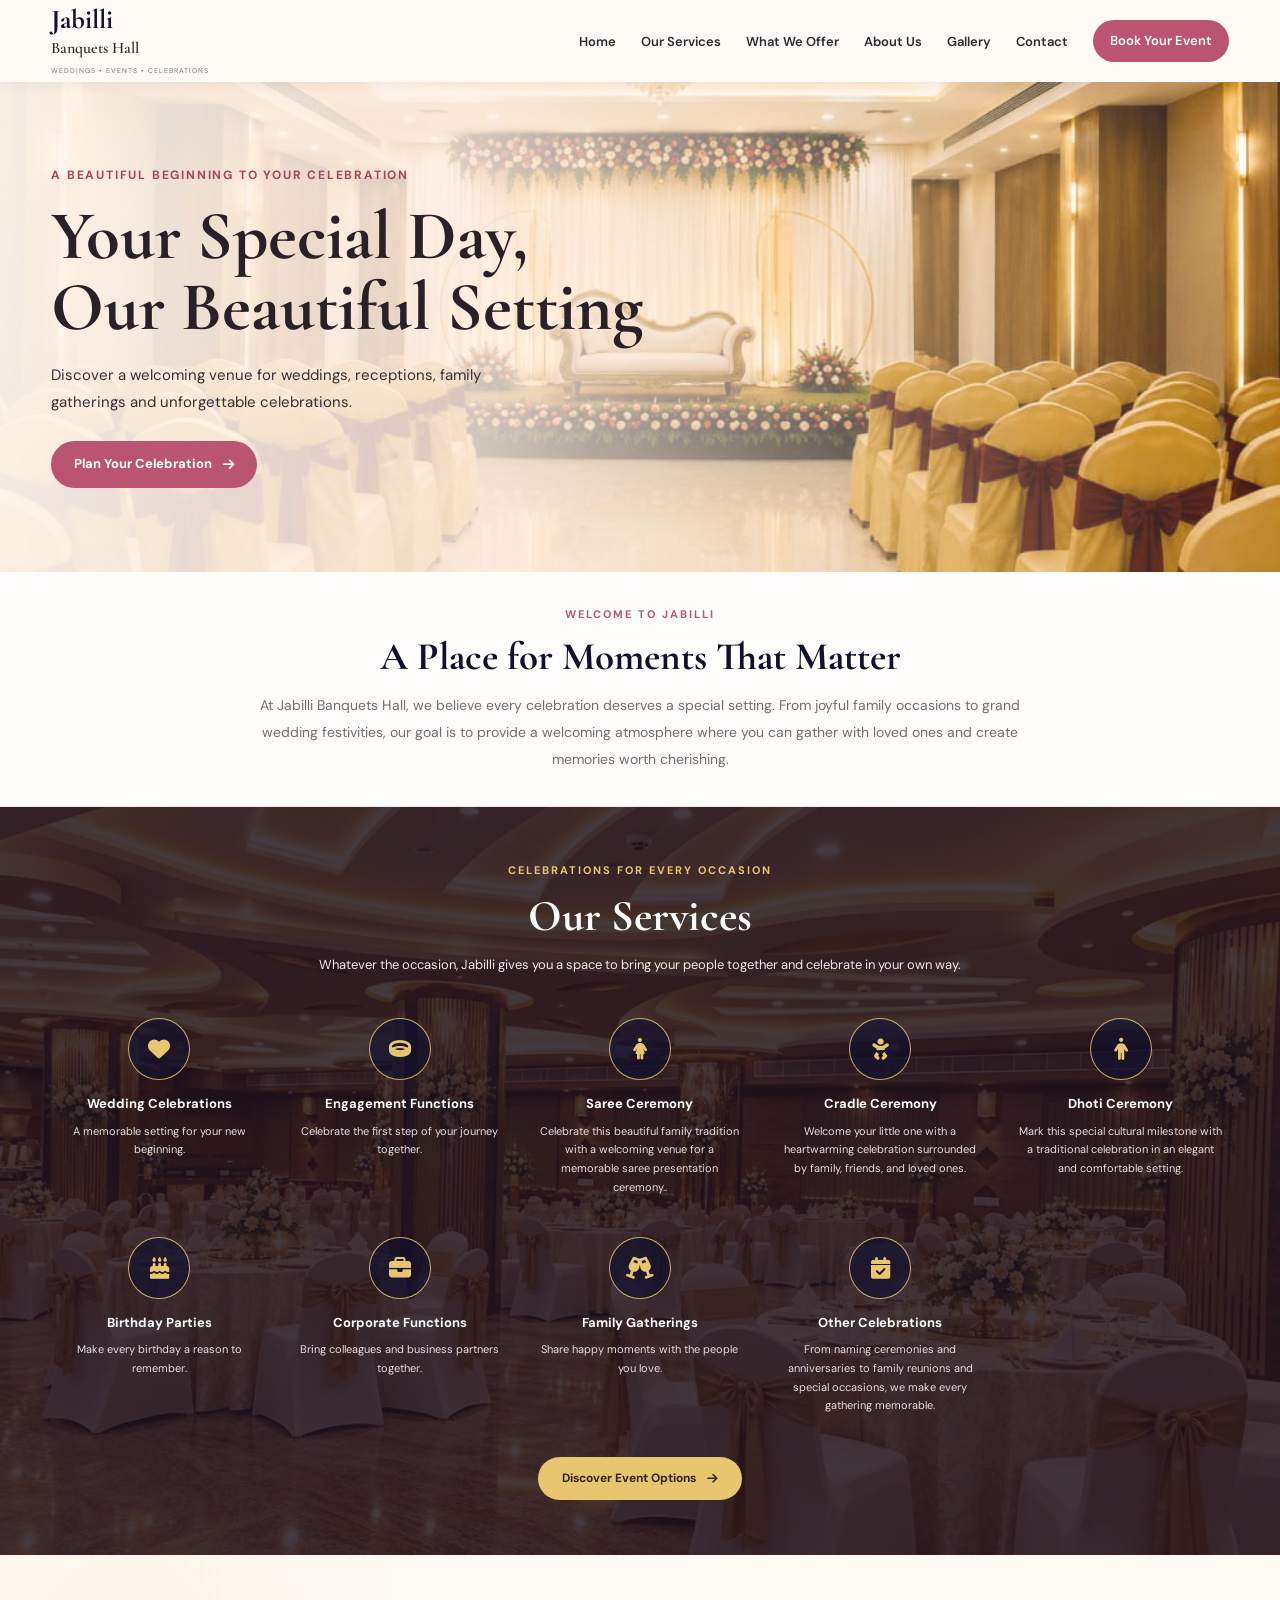
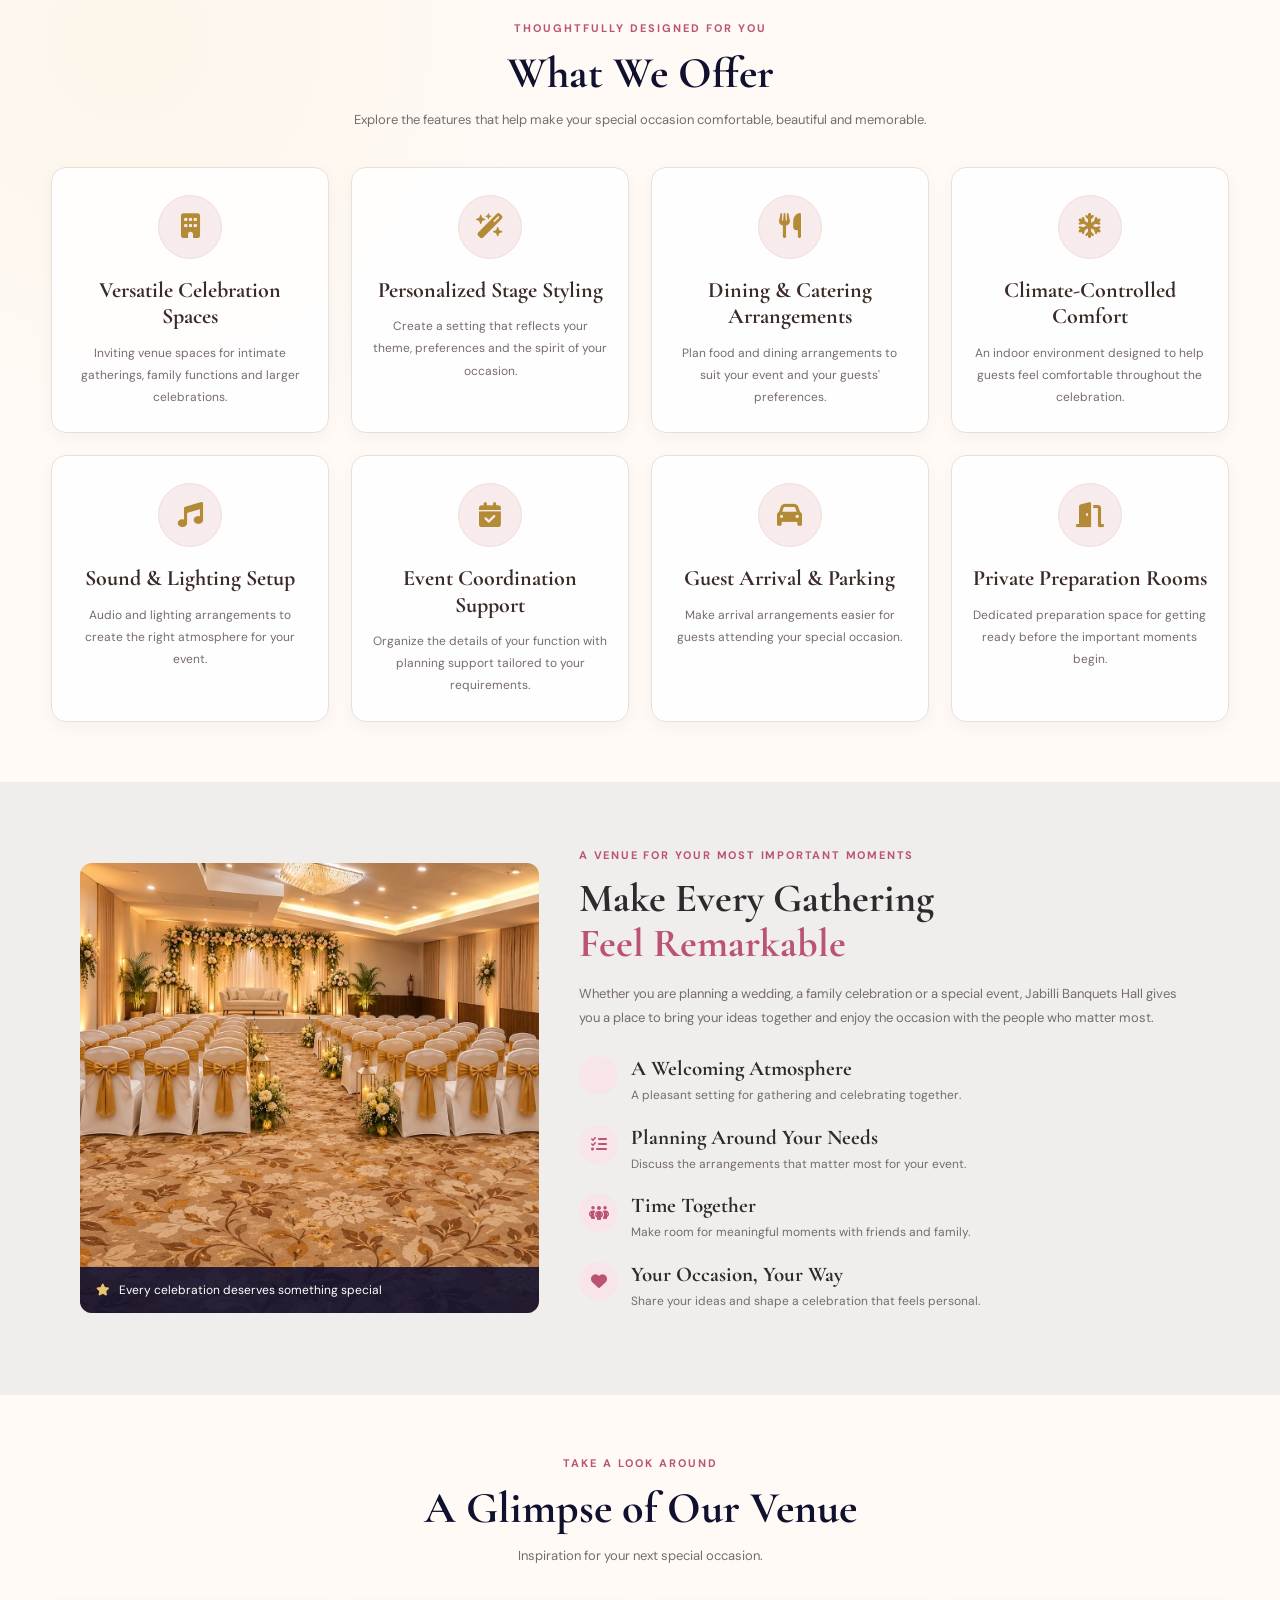
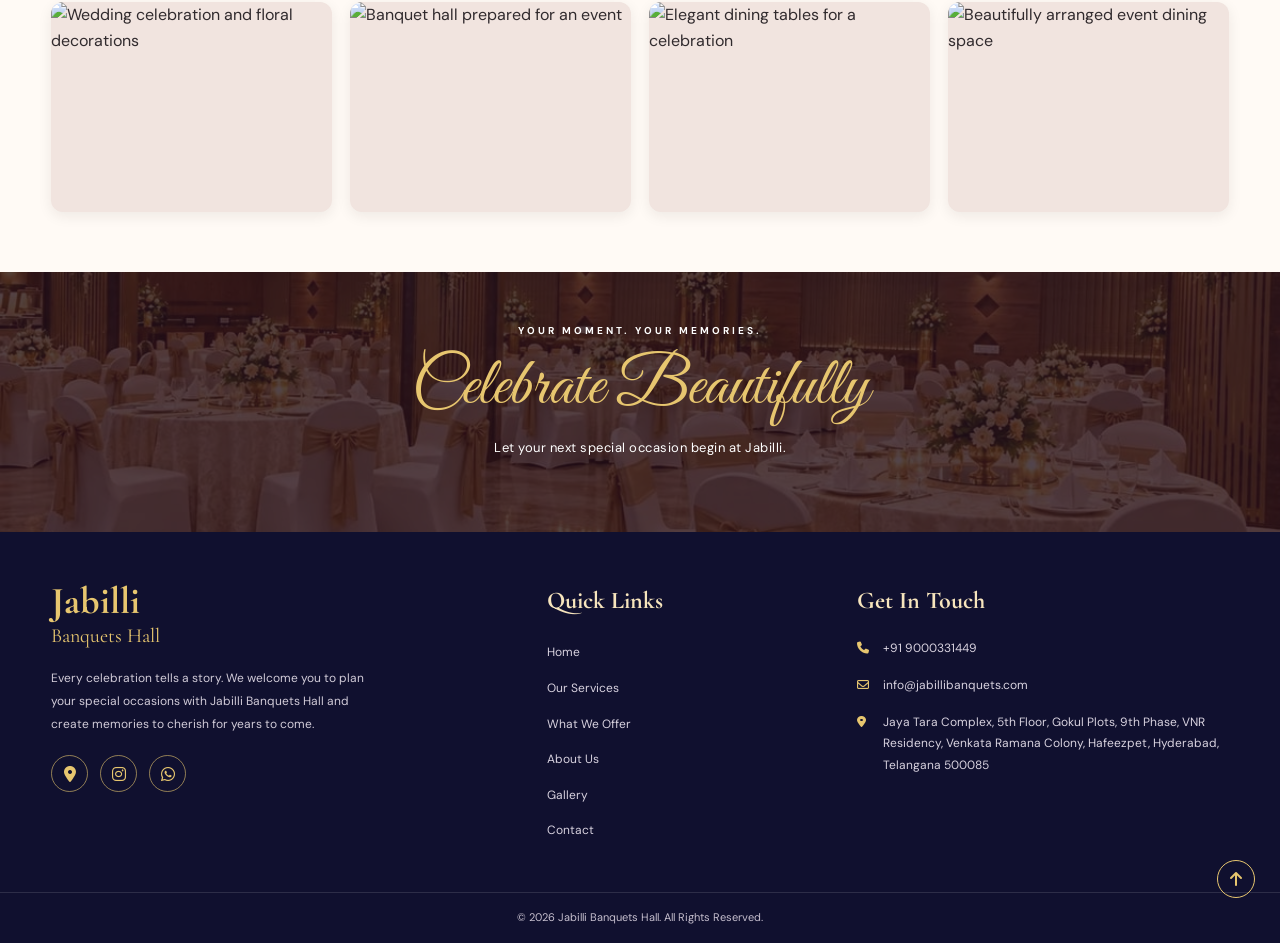
==== commit e377dcc7: "Add files via upload" ====
--- a/index.html
+++ b/index.html
@@ -23,9 +23,6 @@
     <nav class="navbar container">
 
       <a href="#home" class="brand" aria-label="Jabilli Banquets Hall home">
-        <span class="brand-icon">
-          <i class="fa-regular fa-gem"></i>
-        </span>
 
         <span class="brand-text">
           <strong>Jabilli</strong>
@@ -416,28 +413,28 @@
 
         <a href="#contact" class="venue-card">
           <img
-            src="https://images.unsplash.com/photo-1519741497674-611481863552?auto=format&fit=crop&w=800&q=85"
+            src="https://cdn0.weddingwire.in/vendor/6044/3_2/1920/jpg/banquet-halls-khalsa-banquet-hall-stage-decor-8_15_446044-168292090499065.jpeg"
             alt="Wedding celebration and floral decorations"
             loading="lazy">
         </a>
 
         <a href="#contact" class="venue-card">
           <img
-            src="https://images.unsplash.com/photo-1519167758481-83f550bb49b3?auto=format&fit=crop&w=800&q=85"
+            src="https://hotelwhiterock.com/wp-content/uploads/2024/02/4-1024x683.jpg"
             alt="Banquet hall prepared for an event"
             loading="lazy">
         </a>
 
         <a href="#contact" class="venue-card">
           <img
-            src="https://images.unsplash.com/photo-1464366400600-7168b8af9bc3?auto=format&fit=crop&w=800&q=85"
+            src="https://vintagebanquetsandcatering.com/wp-content/uploads/2019/02/vintage-banquets-catering-fraser-mi-48026.jpg"
             alt="Elegant dining tables for a celebration"
             loading="lazy">
         </a>
 
         <a href="#contact" class="venue-card">
           <img
-            src="https://images.unsplash.com/photo-1414235077428-338989a2e8c0?auto=format&fit=crop&w=800&q=85"
+            src="https://5.imimg.com/data5/SELLER/Default/2024/3/405791722/NM/VZ/RG/82514471/wedding-dj-1000x1000.jpeg"
             alt="Beautifully arranged event dining space"
             loading="lazy">
         </a>
--- a/style.css
+++ b/style.css
@@ -3,1456 +3,1456 @@
 ========================================= */
 
 :root {
-    --pink: #bb5470;
-    --pink-dark: #a94460;
-    --cream: #fffaf6;
-    --blush: #fcf0ed;
-    --navy: #10102f;
-    --gold: #e7c66f;
-    --text: #302a2d;
-    --muted: #766b70;
-    --white: #ffffff;
-    --border: #eee1df;
-  }
-  
-  * {
-    margin: 0;
-    padding: 0;
-    box-sizing: border-box;
-  }
-  
+  --pink: #bb5470;
+  --pink-dark: #a94460;
+  --cream: #fffaf6;
+  --blush: #fcf0ed;
+  --navy: #10102f;
+  --gold: #e7c66f;
+  --text: #302a2d;
+  --muted: #766b70;
+  --white: #ffffff;
+  --border: #eee1df;
+}
+
+* {
+  margin: 0;
+  padding: 0;
+  box-sizing: border-box;
+}
+
+html {
+  scroll-behavior: smooth;
+  scroll-padding-top: 85px;
+}
+
+body {
+  font-family: "DM Sans", sans-serif;
+  color: var(--text);
+  background: var(--cream);
+  line-height: 1.6;
+  overflow-x: hidden;
+}
+
+img {
+  display: block;
+  width: 100%;
+}
+
+a {
+  color: inherit;
+  text-decoration: none;
+}
+
+button,
+input {
+  font: inherit;
+}
+
+.container {
+  width: min(1180px, 92%);
+  margin: 0 auto;
+}
+
+.eyebrow {
+  display: block;
+  color: var(--pink);
+  font-size: 11px;
+  font-weight: 700;
+  letter-spacing: 2px;
+  margin-bottom: 10px;
+}
+
+.pink-button,
+.gold-button {
+  display: inline-flex;
+  align-items: center;
+  justify-content: center;
+  gap: 11px;
+  border-radius: 30px;
+  font-weight: 700;
+  transition:
+    background 0.3s ease,
+    transform 0.3s ease;
+}
+
+.pink-button {
+  padding: 13px 23px;
+  background: var(--pink);
+  color: var(--white);
+  font-size: 13px;
+}
+
+.pink-button:hover {
+  background: var(--pink-dark);
+  transform: translateY(-2px);
+}
+
+.gold-button {
+  padding: 12px 24px;
+  background: var(--gold);
+  color: #35251b;
+  font-size: 12px;
+}
+
+.gold-button:hover {
+  background: #f4d98b;
+  transform: translateY(-2px);
+}
+
+
+/* =========================================
+   2. HEADER AND NAVIGATION
+========================================= */
+
+.header {
+  position: sticky;
+  top: 0;
+  z-index: 100;
+  background: var(--cream);
+  box-shadow: 0 2px 12px rgba(64, 36, 42, 0.07);
+}
+
+.navbar {
+  min-height: 82px;
+  display: flex;
+  justify-content: space-between;
+  align-items: center;
+  gap: 20px;
+}
+
+.brand {
+  display: flex;
+  align-items: center;
+  gap: 10px;
+  flex-shrink: 0;
+}
+
+.brand-icon {
+  width: 42px;
+  height: 42px;
+  border: 1px solid var(--pink);
+  border-radius: 50%;
+  color: var(--pink);
+  display: grid;
+  place-items: center;
+  font-size: 22px;
+}
+
+.brand-text {
+  display: flex;
+  flex-direction: column;
+}
+
+.brand-text strong {
+  font-family: "Cormorant Garamond", serif;
+  font-size: 27px;
+  line-height: 1;
+  color: var(--navy);
+}
+
+.brand-text small {
+  font-family: "Cormorant Garamond", serif;
+  font-size: 16px;
+  font-weight: 600;
+  margin-top: 3px;
+}
+
+.brand-tagline {
+  margin-top: 4px;
+  font-size: 7px;
+  letter-spacing: 1px;
+  color: #857078;
+}
+
+.nav-links {
+  display: flex;
+  align-items: center;
+  gap: clamp(12px, 2vw, 25px);
+  list-style: none;
+}
+
+.nav-links a {
+  font-size: 13px;
+  font-weight: 600;
+  white-space: nowrap;
+  transition: color 0.3s ease;
+}
+
+.nav-links a:hover {
+  color: var(--pink);
+}
+
+.nav-links .nav-button {
+  display: inline-block;
+  padding: 11px 17px;
+  background: var(--pink);
+  color: var(--white);
+  border-radius: 30px;
+}
+
+.nav-links .nav-button:hover {
+  background: var(--pink-dark);
+  color: var(--white);
+}
+
+#menu-toggle {
+  display: none;
+}
+
+.menu-icon {
+  display: none;
+}
+
+
+/* =========================================
+   3. HERO SECTION
+========================================= */
+
+.hero {
+  min-height: 490px;
+  display: flex;
+  align-items: center;
+  background:
+    linear-gradient(
+      90deg,
+      rgba(255, 246, 239, 0.95) 0%,
+      rgba(255, 242, 234, 0.80) 38%,
+      rgba(255, 242, 234, 0.28) 72%,
+      rgba(255, 242, 234, 0.08) 100%
+    ),
+    url("img/hero-img.jpg") center 52% / cover no-repeat;
+}
+
+.hero-content {
+  padding-top: 45px;
+  padding-bottom: 45px;
+}
+
+.hero-heading {
+  color: var(--pink-dark);
+  font-size: 12px;
+  font-weight: 700;
+  letter-spacing: 1.8px;
+  margin-bottom: 16px;
+}
+
+.hero h1 {
+  max-width: 750px;
+  font-family: "Cormorant Garamond", serif;
+  font-size: clamp(44px, 5.4vw, 70px);
+  font-weight: 700;
+  line-height: 1.02;
+  color: #292127;
+  margin-bottom: 20px;
+}
+
+.hero-description {
+  max-width: 470px;
+  font-size: 15px;
+  line-height: 1.8;
+  margin-bottom: 25px;
+  color: #383034;
+}
+
+
+/* =========================================
+   4. JABILLI INTRODUCTION
+   Appears between Hero and Our Services
+========================================= */
+
+.intro-section {
+  padding: 34px 0;
+  background: #fffdfb;
+  border-bottom: 1px solid #f1e7e4;
+}
+
+.intro-content {
+  max-width: 900px;
+  text-align: center;
+}
+
+.intro-content h2 {
+  font-family: "Cormorant Garamond", serif;
+  font-size: clamp(28px, 3.2vw, 39px);
+  font-weight: 700;
+  line-height: 1.2;
+  color: var(--navy);
+  margin-bottom: 12px;
+}
+
+.intro-content > p:last-child {
+  max-width: 790px;
+  margin: 0 auto;
+  font-size: 14px;
+  line-height: 1.9;
+  color: var(--muted);
+}
+
+
+/* =========================================
+   5. OUR SERVICES
+========================================= */
+
+.services-section {
+  position: relative;
+  isolation: isolate;
+  padding: 55px 0;
+  color: var(--white);
+  text-align: center;
+  background: url("img/about-img.jpg") center 55% / cover no-repeat;
+}
+
+.services-overlay {
+  position: absolute;
+  inset: 0;
+  z-index: -1;
+  background: rgba(30, 18, 31, 0.83);
+}
+
+.services-content {
+  position: relative;
+}
+
+.light-eyebrow {
+  color: var(--gold);
+}
+
+.services-content > h2 {
+  font-family: "Cormorant Garamond", serif;
+  font-size: clamp(34px, 4vw, 44px);
+  font-weight: 700;
+  line-height: 1.2;
+  margin-bottom: 10px;
+}
+
+.section-subtitle {
+  max-width: 650px;
+  margin: 0 auto;
+  font-size: 13px;
+  line-height: 1.8;
+  color: #f0e7ec;
+}
+
+.services-grid {
+  display: grid;
+  grid-template-columns: repeat(5, minmax(0, 1fr));
+  gap: 24px;
+  margin: 34px 0;
+}
+
+.service-item {
+  padding: 8px 6px;
+  text-align: center;
+}
+
+.service-icon {
+  width: 62px;
+  height: 62px;
+  display: grid;
+  place-items: center;
+  margin: 0 auto 14px;
+  border: 1px solid rgba(231, 198, 111, 0.85);
+  border-radius: 50%;
+  background: rgba(16, 16, 47, 0.65);
+  color: var(--gold);
+  font-size: 22px;
+  transition:
+    background 0.3s ease,
+    transform 0.3s ease;
+}
+
+.service-item:hover .service-icon {
+  background: #594125;
+  transform: translateY(-4px);
+}
+
+.service-item h3 {
+  font-size: 13px;
+  font-weight: 700;
+  margin-bottom: 7px;
+}
+
+.service-item p {
+  font-size: 11px;
+  line-height: 1.7;
+  color: #e6dce0;
+}
+
+
+/* =========================================
+   6. WHAT WE OFFER
+========================================= */
+
+.offers-section {
+  padding: 65px 0 60px;
+  background:
+    radial-gradient(
+      circle at 10% 10%,
+      rgba(231, 198, 111, 0.09),
+      transparent 30%
+    ),
+    var(--cream);
+}
+
+.section-heading {
+  max-width: 750px;
+  margin: 0 auto 35px;
+  text-align: center;
+}
+
+.section-heading h2 {
+  font-family: "Cormorant Garamond", serif;
+  font-size: clamp(34px, 4vw, 44px);
+  font-weight: 700;
+  line-height: 1.15;
+  color: var(--navy);
+  margin-bottom: 10px;
+}
+
+.section-heading > p:last-child {
+  font-size: 13px;
+  line-height: 1.8;
+  color: var(--muted);
+}
+
+/* Four cards in each desktop row */
+
+.offers-grid {
+  display: grid;
+  grid-template-columns: repeat(4, minmax(0, 1fr));
+  gap: 22px;
+}
+
+.offer-card {
+  position: relative;
+  min-width: 0;
+  min-height: 255px;
+  padding: 27px 20px 24px;
+  text-align: center;
+  background: rgba(255, 255, 255, 0.88);
+  border: 1px solid #eadfd8;
+  border-radius: 15px;
+  box-shadow: 0 5px 18px rgba(53, 36, 32, 0.045);
+  transition:
+    transform 0.3s ease,
+    box-shadow 0.3s ease,
+    border-color 0.3s ease;
+}
+
+.offer-card:hover {
+  transform: translateY(-6px);
+  border-color: var(--gold);
+  box-shadow: 0 12px 28px rgba(53, 36, 32, 0.10);
+}
+
+.offer-icon {
+  width: 64px;
+  height: 64px;
+  display: grid;
+  place-items: center;
+  margin: 0 auto 18px;
+  border-radius: 50%;
+  background: #f8ebeb;
+  border: 1px solid #f0dddd;
+  color: #b38a35;
+  font-size: 25px;
+  transition:
+    background 0.3s ease,
+    color 0.3s ease;
+}
+
+.offer-card:hover .offer-icon {
+  background: var(--pink);
+  color: var(--white);
+}
+
+.offer-card h3 {
+  font-family: "Cormorant Garamond", serif;
+  font-size: 22px;
+  font-weight: 700;
+  line-height: 1.2;
+  color: #3b2b28;
+  margin-bottom: 12px;
+}
+
+.offer-card p {
+  font-size: 12px;
+  line-height: 1.85;
+  color: var(--muted);
+}
+
+.offers-cta {
+  margin-top: 35px;
+  text-align: center;
+}
+
+.offers-cta > p {
+  margin-bottom: 14px;
+  color: var(--muted);
+  font-size: 13px;
+}
+
+
+/* =========================================
+   7. CELEBRATION EXPERIENCE
+========================================= */
+
+.celebration-section {
+  width: 100%;
+  padding: 65px 5%;
+  background: #f0eeec;
+}
+
+.celebration-container {
+  max-width: 1120px;
+  margin: 0 auto;
+  display: grid;
+  grid-template-columns: 0.85fr 1.15fr;
+  align-items: center;
+  gap: 40px;
+}
+
+.celebration-image {
+  position: relative;
+  width: 100%;
+  height: 450px;
+  border-radius: 12px;
+  overflow: hidden;
+  background: #f0e5e1;
+}
+
+.celebration-image img {
+  width: 100%;
+  height: 100%;
+  object-fit: cover;
+  object-position: center;
+  transition: transform 0.5s ease;
+}
+
+.celebration-image:hover img {
+  transform: scale(1.04);
+}
+
+.image-caption {
+  position: absolute;
+  bottom: 0;
+  left: 0;
+  right: 0;
+  display: flex;
+  align-items: center;
+  gap: 9px;
+  padding: 14px 16px;
+  background: rgba(16, 16, 47, 0.88);
+  color: var(--white);
+  font-size: 12px;
+  line-height: 1.5;
+}
+
+.image-caption i {
+  color: var(--gold);
+}
+
+.celebration-content {
+  width: 100%;
+}
+
+.section-eyebrow {
+  display: block;
+  margin-bottom: 12px;
+  color: var(--pink);
+  font-size: 11px;
+  font-weight: 700;
+  letter-spacing: 1.8px;
+}
+
+.celebration-content h2 {
+  margin-bottom: 16px;
+  font-family: "Cormorant Garamond", serif;
+  font-size: 40px;
+  font-weight: 700;
+  line-height: 1.12;
+  color: var(--text);
+}
+
+.celebration-content h2 span {
+  display: block;
+  color: var(--pink);
+}
+
+.celebration-description {
+  margin-bottom: 25px;
+  color: var(--muted);
+  font-size: 13px;
+  line-height: 1.9;
+}
+
+.benefit-item {
+  display: flex;
+  align-items: flex-start;
+  gap: 13px;
+  margin-bottom: 19px;
+}
+
+.benefit-icon {
+  width: 39px;
+  height: 39px;
+  min-width: 39px;
+  display: flex;
+  align-items: center;
+  justify-content: center;
+  border-radius: 50%;
+  background: #f7e5e9;
+  color: var(--pink);
+  font-size: 16px;
+  transition: 0.3s ease;
+}
+
+.benefit-item:hover .benefit-icon {
+  background: var(--pink);
+  color: var(--white);
+}
+
+.benefit-text h3 {
+  margin-bottom: 4px;
+  font-family: "Cormorant Garamond", serif;
+  font-size: 21px;
+  font-weight: 700;
+  line-height: 1.2;
+  color: var(--text);
+}
+
+.benefit-text p {
+  color: var(--muted);
+  font-size: 12px;
+  line-height: 1.7;
+}
+
+
+/* =========================================
+   8. VENUE GALLERY
+========================================= */
+
+.venues-section {
+  padding: 60px 0;
+  background: #fffaf5;
+}
+
+.venue-grid {
+  display: grid;
+  grid-template-columns: repeat(4, minmax(0, 1fr));
+  gap: 18px;
+}
+
+.venue-card {
+  height: 210px;
+  display: block;
+  overflow: hidden;
+  border-radius: 12px;
+  background: #f1e4df;
+  box-shadow: 0 4px 14px rgba(40, 25, 30, 0.08);
+}
+
+.venue-card img {
+  width: 100%;
+  height: 100%;
+  object-fit: cover;
+  transition: transform 0.5s ease;
+}
+
+.venue-card:hover img {
+  transform: scale(1.07);
+}
+
+
+/* =========================================
+   9. CLOSING BANNER
+========================================= */
+
+.elegance-banner {
+  position: relative;
+  isolation: isolate;
+  min-height: 260px;
+  padding: 45px 20px;
+  display: grid;
+  place-items: center;
+  text-align: center;
+  color: var(--white);
+  background: url("img/about-img.jpg") center 62% / cover no-repeat;
+}
+
+.banner-overlay {
+  position: absolute;
+  inset: 0;
+  z-index: -1;
+  background: rgba(35, 16, 27, 0.78);
+}
+
+.banner-content {
+  max-width: 800px;
+}
+
+.banner-label {
+  font-size: 10px;
+  font-weight: 700;
+  letter-spacing: 3px;
+  margin-bottom: 10px;
+}
+
+.banner-content h2 {
+  font-family: "Great Vibes", cursive;
+  font-size: clamp(43px, 5.5vw, 68px);
+  line-height: 1.15;
+  font-weight: 400;
+  color: var(--gold);
+  margin-bottom: 10px;
+}
+
+.banner-content > p:not(.banner-label) {
+  font-size: 13px;
+  letter-spacing: 0.5px;
+  margin-bottom: 22px;
+}
+
+
+/* =========================================
+   10. FOOTER
+========================================= */
+
+.footer {
+  position: relative;
+  background: var(--navy);
+  color: #f6f0e8;
+  padding: 50px 0 0;
+}
+
+.footer-grid {
+  display: grid;
+  grid-template-columns: 1.2fr 0.7fr 1fr;
+  gap: 50px;
+  padding-bottom: 40px;
+}
+
+.footer-logo {
+  display: inline-flex;
+  flex-direction: column;
+  color: var(--gold);
+  margin-bottom: 15px;
+}
+
+.footer-brand-name {
+  font-family: "Cormorant Garamond", serif;
+  font-size: 38px;
+  font-weight: 700;
+  line-height: 1;
+}
+
+.footer-brand-sub {
+  font-family: "Cormorant Garamond", serif;
+  font-size: 20px;
+}
+
+.footer-brand > p {
+  max-width: 330px;
+  color: #d1cbd8;
+  font-size: 12px;
+  line-height: 1.9;
+}
+
+.footer-grid h3 {
+  font-family: "Cormorant Garamond", serif;
+  font-size: 24px;
+  font-weight: 700;
+  margin-bottom: 18px;
+  color: #f7e5bd;
+}
+
+.footer-links ul {
+  list-style: none;
+}
+
+.footer-links li {
+  margin-bottom: 10px;
+}
+
+.footer-links a {
+  color: #d8d2df;
+  font-size: 12px;
+  transition: color 0.3s ease;
+}
+
+.footer-links a:hover,
+.footer-contact a:hover {
+  color: var(--gold);
+}
+
+.footer-contact > p {
+  display: flex;
+  align-items: flex-start;
+  gap: 11px;
+  margin-bottom: 15px;
+  color: #d8d2df;
+  font-size: 12px;
+  line-height: 1.8;
+  overflow-wrap: anywhere;
+}
+
+.footer-contact > p i {
+  min-width: 15px;
+  color: var(--gold);
+  margin-top: 4px;
+}
+
+.contact-button {
+  display: inline-block;
+  margin-top: 7px;
+  padding: 11px 17px;
+  border: 1px solid var(--gold);
+  border-radius: 25px;
+  color: var(--gold);
+  font-size: 11px;
+  font-weight: 600;
+  transition: background 0.3s ease, color 0.3s ease;
+}
+
+.contact-button:hover {
+  background: var(--gold);
+  color: var(--navy) !important;
+}
+
+.social-links {
+  display: flex;
+  gap: 12px;
+  margin-top: 20px;
+}
+
+.social-links a {
+  width: 37px;
+  height: 37px;
+  display: grid;
+  place-items: center;
+  border: 1px solid rgba(231, 198, 111, 0.6);
+  border-radius: 50%;
+  color: var(--gold);
+  transition: background 0.3s ease, color 0.3s ease;
+}
+
+.social-links a:hover {
+  background: var(--gold);
+  color: var(--navy);
+}
+
+.footer-bottom {
+  border-top: 1px solid rgba(255, 255, 255, 0.12);
+  padding: 16px 0;
+  text-align: center;
+}
+
+.footer-bottom p {
+  color: #c6bfce;
+  font-size: 11px;
+}
+
+.back-to-top {
+  position: absolute;
+  right: 25px;
+  bottom: 45px;
+  width: 38px;
+  height: 38px;
+  display: grid;
+  place-items: center;
+  border: 1px solid var(--gold);
+  border-radius: 50%;
+  color: var(--gold);
+  transition: background 0.3s ease, color 0.3s ease;
+}
+
+.back-to-top:hover {
+  background: var(--gold);
+  color: var(--navy);
+}
+
+
+/* =========================================
+   11. SMALL DESKTOP AND TABLET
+   Four offer cards become two per row
+========================================= */
+
+@media (max-width: 1050px) {
+
+  .navbar {
+    gap: 12px;
+  }
+
+  .brand {
+    gap: 7px;
+  }
+
+  .brand-icon {
+    width: 36px;
+    height: 36px;
+    font-size: 19px;
+  }
+
+  .brand-text strong {
+    font-size: 23px;
+  }
+
+  .brand-text small {
+    font-size: 14px;
+  }
+
+  .brand-tagline {
+    font-size: 6px;
+    letter-spacing: 0.5px;
+  }
+
+  .nav-links {
+    gap: 11px;
+  }
+
+  .nav-links a {
+    font-size: 11px;
+  }
+
+  .nav-links .nav-button {
+    padding: 10px 12px;
+  }
+
+  .services-grid {
+    gap: 15px;
+  }
+
+  .offers-grid {
+    grid-template-columns: repeat(2, minmax(0, 1fr));
+    gap: 20px;
+  }
+
+  .offer-card {
+    min-height: 235px;
+    padding: 25px 22px;
+  }
+
+  .celebration-container {
+    gap: 28px;
+  }
+
+  .celebration-image {
+    height: 390px;
+  }
+
+  .celebration-content h2 {
+    font-size: 34px;
+  }
+
+  .venue-card {
+    height: 175px;
+  }
+
+  .footer-grid {
+    gap: 30px;
+  }
+}
+
+
+/* =========================================
+   12. MOBILE NAVIGATION AND LAYOUT
+========================================= */
+
+@media (max-width: 760px) {
+
   html {
-    scroll-behavior: smooth;
-    scroll-padding-top: 85px;
-  }
-  
-  body {
-    font-family: "DM Sans", sans-serif;
-    color: var(--text);
-    background: var(--cream);
-    line-height: 1.6;
-    overflow-x: hidden;
-  }
-  
-  img {
-    display: block;
-    width: 100%;
-  }
-  
-  a {
-    color: inherit;
-    text-decoration: none;
-  }
-  
-  button,
-  input {
-    font: inherit;
-  }
-  
+    scroll-padding-top: 72px;
+  }
+
   .container {
-    width: min(1180px, 92%);
-    margin: 0 auto;
-  }
-  
-  .eyebrow {
-    display: block;
-    color: var(--pink);
-    font-size: 11px;
-    font-weight: 700;
-    letter-spacing: 2px;
-    margin-bottom: 10px;
-  }
-  
-  .pink-button,
-  .gold-button {
-    display: inline-flex;
-    align-items: center;
-    justify-content: center;
-    gap: 11px;
-    border-radius: 30px;
-    font-weight: 700;
-    transition:
-      background 0.3s ease,
-      transform 0.3s ease;
-  }
-  
-  .pink-button {
-    padding: 13px 23px;
-    background: var(--pink);
-    color: var(--white);
-    font-size: 13px;
-  }
-  
-  .pink-button:hover {
-    background: var(--pink-dark);
-    transform: translateY(-2px);
-  }
-  
-  .gold-button {
-    padding: 12px 24px;
-    background: var(--gold);
-    color: #35251b;
-    font-size: 12px;
-  }
-  
-  .gold-button:hover {
-    background: #f4d98b;
-    transform: translateY(-2px);
-  }
-  
-  
-  /* =========================================
-     2. HEADER AND NAVIGATION
-  ========================================= */
-  
-  .header {
-    position: sticky;
-    top: 0;
-    z-index: 100;
-    background: var(--cream);
-    box-shadow: 0 2px 12px rgba(64, 36, 42, 0.07);
-  }
-  
+    width: 90%;
+  }
+
+  /* Navigation */
+
   .navbar {
-    min-height: 82px;
-    display: flex;
-    justify-content: space-between;
-    align-items: center;
-    gap: 20px;
-  }
-  
-  .brand {
-    display: flex;
-    align-items: center;
-    gap: 10px;
-    flex-shrink: 0;
-  }
-  
+    min-height: 72px;
+    flex-wrap: wrap;
+    padding: 10px 0;
+  }
+
   .brand-icon {
-    width: 42px;
-    height: 42px;
-    border: 1px solid var(--pink);
-    border-radius: 50%;
-    color: var(--pink);
+    width: 34px;
+    height: 34px;
+    font-size: 18px;
+  }
+
+  .brand-text strong {
+    font-size: 23px;
+  }
+
+  .brand-text small {
+    font-size: 14px;
+  }
+
+  .brand-tagline {
+    font-size: 5.5px;
+  }
+
+  .menu-icon {
     display: grid;
     place-items: center;
-    font-size: 22px;
-  }
-  
-  .brand-text {
-    display: flex;
+    width: 40px;
+    height: 40px;
+    color: var(--pink);
+    font-size: 23px;
+    cursor: pointer;
+  }
+
+  .nav-links {
+    display: none;
+    width: 100%;
     flex-direction: column;
-  }
-  
-  .brand-text strong {
-    font-family: "Cormorant Garamond", serif;
-    font-size: 27px;
-    line-height: 1;
-    color: var(--navy);
-  }
-  
-  .brand-text small {
-    font-family: "Cormorant Garamond", serif;
-    font-size: 16px;
-    font-weight: 600;
-    margin-top: 3px;
-  }
-  
-  .brand-tagline {
-    margin-top: 4px;
-    font-size: 7px;
-    letter-spacing: 1px;
-    color: #857078;
-  }
-  
-  .nav-links {
-    display: flex;
-    align-items: center;
-    gap: clamp(12px, 2vw, 25px);
-    list-style: none;
-  }
-  
-  .nav-links a {
+    align-items: stretch;
+    gap: 0;
+    padding: 8px 0 12px;
+  }
+
+  .nav-links li {
+    width: 100%;
+    text-align: center;
+  }
+
+  .nav-links li a {
+    display: block;
+    padding: 12px;
     font-size: 13px;
-    font-weight: 600;
-    white-space: nowrap;
-    transition: color 0.3s ease;
-  }
-  
-  .nav-links a:hover {
-    color: var(--pink);
-  }
-  
+    border-bottom: 1px solid var(--border);
+  }
+
   .nav-links .nav-button {
     display: inline-block;
-    padding: 11px 17px;
-    background: var(--pink);
-    color: var(--white);
-    border-radius: 30px;
-  }
-  
-  .nav-links .nav-button:hover {
-    background: var(--pink-dark);
-    color: var(--white);
-  }
-  
-  #menu-toggle {
-    display: none;
-  }
-  
-  .menu-icon {
-    display: none;
-  }
-  
-  
-  /* =========================================
-     3. HERO SECTION
-  ========================================= */
-  
+    margin-top: 8px;
+    padding: 12px 25px;
+    border-bottom: none;
+  }
+
+  #menu-toggle:checked ~ .nav-links {
+    display: flex;
+  }
+
+  /* Hero */
+
   .hero {
-    min-height: 490px;
-    display: flex;
-    align-items: center;
+    min-height: 390px;
     background:
       linear-gradient(
         90deg,
-        rgba(255, 246, 239, 0.95) 0%,
-        rgba(255, 242, 234, 0.80) 38%,
-        rgba(255, 242, 234, 0.28) 72%,
-        rgba(255, 242, 234, 0.08) 100%
+        rgba(255, 246, 239, 0.95),
+        rgba(255, 242, 234, 0.78) 70%,
+        rgba(255, 242, 234, 0.40)
       ),
-      url("img/hero-img.jpg") center 52% / cover no-repeat;
-  }
-  
+      url("img/hero-img.jpg") center / cover no-repeat;
+  }
+
   .hero-content {
-    padding-top: 45px;
-    padding-bottom: 45px;
-  }
-  
+    padding-top: 38px;
+    padding-bottom: 38px;
+  }
+
   .hero-heading {
-    color: var(--pink-dark);
+    max-width: 330px;
+    font-size: 9px;
+    letter-spacing: 1.1px;
+    line-height: 1.8;
+  }
+
+  .hero h1 {
+    font-size: clamp(38px, 9vw, 49px);
+    line-height: 1.04;
+  }
+
+  .hero-description {
+    max-width: 330px;
     font-size: 12px;
-    font-weight: 700;
-    letter-spacing: 1.8px;
-    margin-bottom: 16px;
-  }
-  
-  .hero h1 {
-    max-width: 750px;
-    font-family: "Cormorant Garamond", serif;
-    font-size: clamp(44px, 5.4vw, 70px);
-    font-weight: 700;
-    line-height: 1.02;
-    color: #292127;
-    margin-bottom: 20px;
-  }
-  
-  .hero-description {
-    max-width: 470px;
-    font-size: 15px;
     line-height: 1.8;
-    margin-bottom: 25px;
-    color: #383034;
-  }
-  
-  
-  /* =========================================
-     4. JABILLI INTRODUCTION
-     Appears between Hero and Our Services
-  ========================================= */
-  
+  }
+
+  /* Introduction */
+
   .intro-section {
-    padding: 34px 0;
-    background: #fffdfb;
-    border-bottom: 1px solid #f1e7e4;
-  }
-  
-  .intro-content {
-    max-width: 900px;
-    text-align: center;
-  }
-  
+    padding: 30px 0;
+  }
+
   .intro-content h2 {
-    font-family: "Cormorant Garamond", serif;
-    font-size: clamp(28px, 3.2vw, 39px);
-    font-weight: 700;
-    line-height: 1.2;
-    color: var(--navy);
-    margin-bottom: 12px;
-  }
-  
+    font-size: 30px;
+  }
+
   .intro-content > p:last-child {
-    max-width: 790px;
-    margin: 0 auto;
-    font-size: 14px;
-    line-height: 1.9;
-    color: var(--muted);
-  }
-  
-  
-  /* =========================================
-     5. OUR SERVICES
-  ========================================= */
-  
-  .services-section {
-    position: relative;
-    isolation: isolate;
-    padding: 55px 0;
-    color: var(--white);
-    text-align: center;
-    background: url("img/about-img.jpg") center 55% / cover no-repeat;
-  }
-  
-  .services-overlay {
-    position: absolute;
-    inset: 0;
-    z-index: -1;
-    background: rgba(30, 18, 31, 0.83);
-  }
-  
-  .services-content {
-    position: relative;
-  }
-  
-  .light-eyebrow {
-    color: var(--gold);
-  }
-  
-  .services-content > h2 {
-    font-family: "Cormorant Garamond", serif;
-    font-size: clamp(34px, 4vw, 44px);
-    font-weight: 700;
-    line-height: 1.2;
-    margin-bottom: 10px;
-  }
-  
-  .section-subtitle {
-    max-width: 650px;
-    margin: 0 auto;
-    font-size: 13px;
-    line-height: 1.8;
-    color: #f0e7ec;
-  }
-  
-  .services-grid {
-    display: grid;
-    grid-template-columns: repeat(5, minmax(0, 1fr));
-    gap: 24px;
-    margin: 34px 0;
-  }
-  
-  .service-item {
-    padding: 8px 6px;
-    text-align: center;
-  }
-  
-  .service-icon {
-    width: 62px;
-    height: 62px;
-    display: grid;
-    place-items: center;
-    margin: 0 auto 14px;
-    border: 1px solid rgba(231, 198, 111, 0.85);
-    border-radius: 50%;
-    background: rgba(16, 16, 47, 0.65);
-    color: var(--gold);
-    font-size: 22px;
-    transition:
-      background 0.3s ease,
-      transform 0.3s ease;
-  }
-  
-  .service-item:hover .service-icon {
-    background: #594125;
-    transform: translateY(-4px);
-  }
-  
-  .service-item h3 {
-    font-size: 13px;
-    font-weight: 700;
-    margin-bottom: 7px;
-  }
-  
-  .service-item p {
-    font-size: 11px;
-    line-height: 1.7;
-    color: #e6dce0;
-  }
-  
-  
-  /* =========================================
-     6. WHAT WE OFFER
-  ========================================= */
-  
-  .offers-section {
-    padding: 65px 0 60px;
-    background:
-      radial-gradient(
-        circle at 10% 10%,
-        rgba(231, 198, 111, 0.09),
-        transparent 30%
-      ),
-      var(--cream);
-  }
-  
-  .section-heading {
-    max-width: 750px;
-    margin: 0 auto 35px;
-    text-align: center;
-  }
-  
-  .section-heading h2 {
-    font-family: "Cormorant Garamond", serif;
-    font-size: clamp(34px, 4vw, 44px);
-    font-weight: 700;
-    line-height: 1.15;
-    color: var(--navy);
-    margin-bottom: 10px;
-  }
-  
-  .section-heading > p:last-child {
-    font-size: 13px;
-    line-height: 1.8;
-    color: var(--muted);
-  }
-  
-  /* Four cards in each desktop row */
-  
-  .offers-grid {
-    display: grid;
-    grid-template-columns: repeat(4, minmax(0, 1fr));
-    gap: 22px;
-  }
-  
-  .offer-card {
-    position: relative;
-    min-width: 0;
-    min-height: 255px;
-    padding: 27px 20px 24px;
-    text-align: center;
-    background: rgba(255, 255, 255, 0.88);
-    border: 1px solid #eadfd8;
-    border-radius: 15px;
-    box-shadow: 0 5px 18px rgba(53, 36, 32, 0.045);
-    transition:
-      transform 0.3s ease,
-      box-shadow 0.3s ease,
-      border-color 0.3s ease;
-  }
-  
-  .offer-card:hover {
-    transform: translateY(-6px);
-    border-color: var(--gold);
-    box-shadow: 0 12px 28px rgba(53, 36, 32, 0.10);
-  }
-  
-  .offer-icon {
-    width: 64px;
-    height: 64px;
-    display: grid;
-    place-items: center;
-    margin: 0 auto 18px;
-    border-radius: 50%;
-    background: #f8ebeb;
-    border: 1px solid #f0dddd;
-    color: #b38a35;
-    font-size: 25px;
-    transition:
-      background 0.3s ease,
-      color 0.3s ease;
-  }
-  
-  .offer-card:hover .offer-icon {
-    background: var(--pink);
-    color: var(--white);
-  }
-  
-  .offer-card h3 {
-    font-family: "Cormorant Garamond", serif;
-    font-size: 22px;
-    font-weight: 700;
-    line-height: 1.2;
-    color: #3b2b28;
-    margin-bottom: 12px;
-  }
-  
-  .offer-card p {
-    font-size: 12px;
-    line-height: 1.85;
-    color: var(--muted);
-  }
-  
-  .offers-cta {
-    margin-top: 35px;
-    text-align: center;
-  }
-  
-  .offers-cta > p {
-    margin-bottom: 14px;
-    color: var(--muted);
-    font-size: 13px;
-  }
-  
-  
-  /* =========================================
-     7. CELEBRATION EXPERIENCE
-  ========================================= */
-  
-  .celebration-section {
-    width: 100%;
-    padding: 65px 5%;
-    background: #f0eeec;
-  }
-  
-  .celebration-container {
-    max-width: 1120px;
-    margin: 0 auto;
-    display: grid;
-    grid-template-columns: 0.85fr 1.15fr;
-    align-items: center;
-    gap: 40px;
-  }
-  
-  .celebration-image {
-    position: relative;
-    width: 100%;
-    height: 450px;
-    border-radius: 12px;
-    overflow: hidden;
-    background: #f0e5e1;
-  }
-  
-  .celebration-image img {
-    width: 100%;
-    height: 100%;
-    object-fit: cover;
-    object-position: center;
-    transition: transform 0.5s ease;
-  }
-  
-  .celebration-image:hover img {
-    transform: scale(1.04);
-  }
-  
-  .image-caption {
-    position: absolute;
-    bottom: 0;
-    left: 0;
-    right: 0;
-    display: flex;
-    align-items: center;
-    gap: 9px;
-    padding: 14px 16px;
-    background: rgba(16, 16, 47, 0.88);
-    color: var(--white);
-    font-size: 12px;
-    line-height: 1.5;
-  }
-  
-  .image-caption i {
-    color: var(--gold);
-  }
-  
-  .celebration-content {
-    width: 100%;
-  }
-  
-  .section-eyebrow {
-    display: block;
-    margin-bottom: 12px;
-    color: var(--pink);
-    font-size: 11px;
-    font-weight: 700;
-    letter-spacing: 1.8px;
-  }
-  
-  .celebration-content h2 {
-    margin-bottom: 16px;
-    font-family: "Cormorant Garamond", serif;
-    font-size: 40px;
-    font-weight: 700;
-    line-height: 1.12;
-    color: var(--text);
-  }
-  
-  .celebration-content h2 span {
-    display: block;
-    color: var(--pink);
-  }
-  
-  .celebration-description {
-    margin-bottom: 25px;
-    color: var(--muted);
-    font-size: 13px;
-    line-height: 1.9;
-  }
-  
-  .benefit-item {
-    display: flex;
-    align-items: flex-start;
-    gap: 13px;
-    margin-bottom: 19px;
-  }
-  
-  .benefit-icon {
-    width: 39px;
-    height: 39px;
-    min-width: 39px;
-    display: flex;
-    align-items: center;
-    justify-content: center;
-    border-radius: 50%;
-    background: #f7e5e9;
-    color: var(--pink);
-    font-size: 16px;
-    transition: 0.3s ease;
-  }
-  
-  .benefit-item:hover .benefit-icon {
-    background: var(--pink);
-    color: var(--white);
-  }
-  
-  .benefit-text h3 {
-    margin-bottom: 4px;
-    font-family: "Cormorant Garamond", serif;
-    font-size: 21px;
-    font-weight: 700;
-    line-height: 1.2;
-    color: var(--text);
-  }
-  
-  .benefit-text p {
-    color: var(--muted);
-    font-size: 12px;
-    line-height: 1.7;
-  }
-  
-  
-  /* =========================================
-     8. VENUE GALLERY
-  ========================================= */
-  
-  .venues-section {
-    padding: 60px 0;
-    background: #fffaf5;
-  }
-  
-  .venue-grid {
-    display: grid;
-    grid-template-columns: repeat(4, minmax(0, 1fr));
-    gap: 18px;
-  }
-  
-  .venue-card {
-    height: 210px;
-    display: block;
-    overflow: hidden;
-    border-radius: 12px;
-    background: #f1e4df;
-    box-shadow: 0 4px 14px rgba(40, 25, 30, 0.08);
-  }
-  
-  .venue-card img {
-    width: 100%;
-    height: 100%;
-    object-fit: cover;
-    transition: transform 0.5s ease;
-  }
-  
-  .venue-card:hover img {
-    transform: scale(1.07);
-  }
-  
-  
-  /* =========================================
-     9. CLOSING BANNER
-  ========================================= */
-  
-  .elegance-banner {
-    position: relative;
-    isolation: isolate;
-    min-height: 260px;
-    padding: 45px 20px;
-    display: grid;
-    place-items: center;
-    text-align: center;
-    color: var(--white);
-    background: url("img/about-img.jpg") center 62% / cover no-repeat;
-  }
-  
-  .banner-overlay {
-    position: absolute;
-    inset: 0;
-    z-index: -1;
-    background: rgba(35, 16, 27, 0.78);
-  }
-  
-  .banner-content {
-    max-width: 800px;
-  }
-  
-  .banner-label {
-    font-size: 10px;
-    font-weight: 700;
-    letter-spacing: 3px;
-    margin-bottom: 10px;
-  }
-  
-  .banner-content h2 {
-    font-family: "Great Vibes", cursive;
-    font-size: clamp(43px, 5.5vw, 68px);
-    line-height: 1.15;
-    font-weight: 400;
-    color: var(--gold);
-    margin-bottom: 10px;
-  }
-  
-  .banner-content > p:not(.banner-label) {
-    font-size: 13px;
-    letter-spacing: 0.5px;
-    margin-bottom: 22px;
-  }
-  
-  
-  /* =========================================
-     10. FOOTER
-  ========================================= */
-  
-  .footer {
-    position: relative;
-    background: var(--navy);
-    color: #f6f0e8;
-    padding: 50px 0 0;
-  }
-  
-  .footer-grid {
-    display: grid;
-    grid-template-columns: 1.2fr 0.7fr 1fr;
-    gap: 50px;
-    padding-bottom: 40px;
-  }
-  
-  .footer-logo {
-    display: inline-flex;
-    flex-direction: column;
-    color: var(--gold);
-    margin-bottom: 15px;
-  }
-  
-  .footer-brand-name {
-    font-family: "Cormorant Garamond", serif;
-    font-size: 38px;
-    font-weight: 700;
-    line-height: 1;
-  }
-  
-  .footer-brand-sub {
-    font-family: "Cormorant Garamond", serif;
-    font-size: 20px;
-  }
-  
-  .footer-brand > p {
-    max-width: 330px;
-    color: #d1cbd8;
     font-size: 12px;
     line-height: 1.9;
   }
-  
-  .footer-grid h3 {
-    font-family: "Cormorant Garamond", serif;
-    font-size: 24px;
-    font-weight: 700;
-    margin-bottom: 18px;
-    color: #f7e5bd;
-  }
-  
-  .footer-links ul {
-    list-style: none;
-  }
-  
-  .footer-links li {
-    margin-bottom: 10px;
-  }
-  
-  .footer-links a {
-    color: #d8d2df;
-    font-size: 12px;
-    transition: color 0.3s ease;
-  }
-  
-  .footer-links a:hover,
-  .footer-contact a:hover {
-    color: var(--gold);
-  }
-  
-  .footer-contact > p {
-    display: flex;
-    align-items: flex-start;
-    gap: 11px;
-    margin-bottom: 15px;
-    color: #d8d2df;
+
+  /* Services */
+
+  .services-section {
+    padding: 42px 0;
+  }
+
+  .services-content > h2 {
+    font-size: 34px;
+  }
+
+  .section-subtitle {
+    max-width: 360px;
     font-size: 12px;
     line-height: 1.8;
-    overflow-wrap: anywhere;
-  }
-  
-  .footer-contact > p i {
-    min-width: 15px;
-    color: var(--gold);
-    margin-top: 4px;
-  }
-  
+  }
+
+  .services-grid {
+    grid-template-columns: repeat(2, minmax(0, 1fr));
+    gap: 25px 14px;
+    margin: 28px 0;
+  }
+
+  .service-item {
+    padding: 4px;
+  }
+
+  .service-item:last-child {
+    grid-column: 1 / -1;
+  }
+
+  .service-icon {
+    width: 54px;
+    height: 54px;
+    font-size: 20px;
+  }
+
+  .service-item h3 {
+    font-size: 12px;
+  }
+
+  .service-item p {
+    font-size: 10px;
+  }
+
+  /* What We Offer */
+
+  .offers-section {
+    padding: 43px 0;
+  }
+
+  .section-heading {
+    margin-bottom: 26px;
+  }
+
+  .section-heading h2 {
+    font-size: 34px;
+  }
+
+  .section-heading > p:last-child {
+    font-size: 12px;
+    line-height: 1.8;
+  }
+
+  /* Two cards per row on mobile */
+
+  .offers-grid {
+    grid-template-columns: repeat(2, minmax(0, 1fr));
+    gap: 13px;
+  }
+
+  .offer-card {
+    min-height: 230px;
+    padding: 20px 12px;
+    border-radius: 12px;
+  }
+
+  .offer-icon {
+    width: 49px;
+    height: 49px;
+    margin-bottom: 13px;
+    font-size: 20px;
+  }
+
+  .offer-card h3 {
+    font-size: 18px;
+    line-height: 1.2;
+    margin-bottom: 9px;
+  }
+
+  .offer-card p {
+    font-size: 10px;
+    line-height: 1.75;
+  }
+
+  .offers-cta {
+    margin-top: 27px;
+  }
+
+  .offers-cta > p {
+    font-size: 12px;
+  }
+
+  .pink-button,
+  .gold-button {
+    font-size: 11px;
+    padding: 12px 17px;
+  }
+
+  /* Celebration section */
+
+  .celebration-section {
+    padding: 40px 5%;
+  }
+
+  .celebration-container {
+    grid-template-columns: 1fr;
+    gap: 27px;
+  }
+
+  .celebration-image {
+    height: 300px;
+  }
+
+  .section-eyebrow {
+    font-size: 10px;
+    letter-spacing: 1.4px;
+    line-height: 1.8;
+  }
+
+  .celebration-content h2 {
+    font-size: 34px;
+    line-height: 1.15;
+  }
+
+  .celebration-description {
+    font-size: 12px;
+    line-height: 1.9;
+  }
+
+  .benefit-item {
+    gap: 11px;
+    margin-bottom: 17px;
+  }
+
+  .benefit-icon {
+    width: 36px;
+    height: 36px;
+    min-width: 36px;
+    font-size: 15px;
+  }
+
+  .benefit-text h3 {
+    font-size: 19px;
+  }
+
+  .benefit-text p {
+    font-size: 11px;
+  }
+
+  /* Gallery */
+
+  .venues-section {
+    padding: 42px 0;
+  }
+
+  .venue-grid {
+    grid-template-columns: repeat(2, minmax(0, 1fr));
+    gap: 12px;
+  }
+
+  .venue-card {
+    height: 145px;
+    border-radius: 9px;
+  }
+
+  /* Closing banner */
+
+  .elegance-banner {
+    min-height: 220px;
+    padding: 35px 16px;
+  }
+
+  .banner-label {
+    font-size: 9px;
+    letter-spacing: 2px;
+  }
+
+  .banner-content h2 {
+    font-size: 45px;
+  }
+
+  .banner-content > p:not(.banner-label) {
+    font-size: 12px;
+    line-height: 1.8;
+  }
+
+  /* Footer */
+
+  .footer {
+    padding-top: 38px;
+  }
+
+  .footer-grid {
+    grid-template-columns: 1fr 1fr;
+    gap: 30px 18px;
+    padding-bottom: 30px;
+  }
+
+  .footer-brand {
+    grid-column: 1 / -1;
+  }
+
+  .footer-brand > p {
+    max-width: 100%;
+  }
+
+  .footer-grid h3 {
+    font-size: 20px;
+  }
+
+  .footer-links a,
+  .footer-contact > p {
+    font-size: 10px;
+  }
+
+  .footer-contact {
+    min-width: 0;
+  }
+
   .contact-button {
-    display: inline-block;
-    margin-top: 7px;
-    padding: 11px 17px;
-    border: 1px solid var(--gold);
-    border-radius: 25px;
-    color: var(--gold);
-    font-size: 11px;
-    font-weight: 600;
-    transition: background 0.3s ease, color 0.3s ease;
-  }
-  
-  .contact-button:hover {
-    background: var(--gold);
-    color: var(--navy) !important;
-  }
-  
-  .social-links {
-    display: flex;
-    gap: 12px;
-    margin-top: 20px;
-  }
-  
-  .social-links a {
-    width: 37px;
-    height: 37px;
-    display: grid;
-    place-items: center;
-    border: 1px solid rgba(231, 198, 111, 0.6);
-    border-radius: 50%;
-    color: var(--gold);
-    transition: background 0.3s ease, color 0.3s ease;
-  }
-  
-  .social-links a:hover {
-    background: var(--gold);
-    color: var(--navy);
-  }
-  
-  .footer-bottom {
-    border-top: 1px solid rgba(255, 255, 255, 0.12);
-    padding: 16px 0;
-    text-align: center;
-  }
-  
-  .footer-bottom p {
-    color: #c6bfce;
-    font-size: 11px;
-  }
-  
+    font-size: 10px;
+    padding: 9px 11px;
+  }
+
   .back-to-top {
-    position: absolute;
-    right: 25px;
-    bottom: 45px;
-    width: 38px;
-    height: 38px;
-    display: grid;
-    place-items: center;
-    border: 1px solid var(--gold);
-    border-radius: 50%;
-    color: var(--gold);
-    transition: background 0.3s ease, color 0.3s ease;
-  }
-  
-  .back-to-top:hover {
-    background: var(--gold);
-    color: var(--navy);
-  }
-  
-  
-  /* =========================================
-     11. SMALL DESKTOP AND TABLET
-     Four offer cards become two per row
-  ========================================= */
-  
-  @media (max-width: 1050px) {
-  
-    .navbar {
-      gap: 12px;
-    }
-  
-    .brand {
-      gap: 7px;
-    }
-  
-    .brand-icon {
-      width: 36px;
-      height: 36px;
-      font-size: 19px;
-    }
-  
-    .brand-text strong {
-      font-size: 23px;
-    }
-  
-    .brand-text small {
-      font-size: 14px;
-    }
-  
-    .brand-tagline {
-      font-size: 6px;
-      letter-spacing: 0.5px;
-    }
-  
-    .nav-links {
-      gap: 11px;
-    }
-  
-    .nav-links a {
-      font-size: 11px;
-    }
-  
-    .nav-links .nav-button {
-      padding: 10px 12px;
-    }
-  
-    .services-grid {
-      gap: 15px;
-    }
-  
-    .offers-grid {
-      grid-template-columns: repeat(2, minmax(0, 1fr));
-      gap: 20px;
-    }
-  
-    .offer-card {
-      min-height: 235px;
-      padding: 25px 22px;
-    }
-  
-    .celebration-container {
-      gap: 28px;
-    }
-  
-    .celebration-image {
-      height: 390px;
-    }
-  
-    .celebration-content h2 {
-      font-size: 34px;
-    }
-  
-    .venue-card {
-      height: 175px;
-    }
-  
-    .footer-grid {
-      gap: 30px;
-    }
-  }
-  
-  
-  /* =========================================
-     12. MOBILE NAVIGATION AND LAYOUT
-  ========================================= */
-  
-  @media (max-width: 760px) {
-  
-    html {
-      scroll-padding-top: 72px;
-    }
-  
-    .container {
-      width: 90%;
-    }
-  
-    /* Navigation */
-  
-    .navbar {
-      min-height: 72px;
-      flex-wrap: wrap;
-      padding: 10px 0;
-    }
-  
-    .brand-icon {
-      width: 34px;
-      height: 34px;
-      font-size: 18px;
-    }
-  
-    .brand-text strong {
-      font-size: 23px;
-    }
-  
-    .brand-text small {
-      font-size: 14px;
-    }
-  
-    .brand-tagline {
-      font-size: 5.5px;
-    }
-  
-    .menu-icon {
-      display: grid;
-      place-items: center;
-      width: 40px;
-      height: 40px;
-      color: var(--pink);
-      font-size: 23px;
-      cursor: pointer;
-    }
-  
-    .nav-links {
-      display: none;
-      width: 100%;
-      flex-direction: column;
-      align-items: stretch;
-      gap: 0;
-      padding: 8px 0 12px;
-    }
-  
-    .nav-links li {
-      width: 100%;
-      text-align: center;
-    }
-  
-    .nav-links li a {
-      display: block;
-      padding: 12px;
-      font-size: 13px;
-      border-bottom: 1px solid var(--border);
-    }
-  
-    .nav-links .nav-button {
-      display: inline-block;
-      margin-top: 8px;
-      padding: 12px 25px;
-      border-bottom: none;
-    }
-  
-    #menu-toggle:checked ~ .nav-links {
-      display: flex;
-    }
-  
-    /* Hero */
-  
-    .hero {
-      min-height: 390px;
-      background:
-        linear-gradient(
-          90deg,
-          rgba(255, 246, 239, 0.95),
-          rgba(255, 242, 234, 0.78) 70%,
-          rgba(255, 242, 234, 0.40)
-        ),
-        url("img/hero-img.jpg") center / cover no-repeat;
-    }
-  
-    .hero-content {
-      padding-top: 38px;
-      padding-bottom: 38px;
-    }
-  
-    .hero-heading {
-      max-width: 330px;
-      font-size: 9px;
-      letter-spacing: 1.1px;
-      line-height: 1.8;
-    }
-  
-    .hero h1 {
-      font-size: clamp(38px, 9vw, 49px);
-      line-height: 1.04;
-    }
-  
-    .hero-description {
-      max-width: 330px;
-      font-size: 12px;
-      line-height: 1.8;
-    }
-  
-    /* Introduction */
-  
-    .intro-section {
-      padding: 30px 0;
-    }
-  
-    .intro-content h2 {
-      font-size: 30px;
-    }
-  
-    .intro-content > p:last-child {
-      font-size: 12px;
-      line-height: 1.9;
-    }
-  
-    /* Services */
-  
-    .services-section {
-      padding: 42px 0;
-    }
-  
-    .services-content > h2 {
-      font-size: 34px;
-    }
-  
-    .section-subtitle {
-      max-width: 360px;
-      font-size: 12px;
-      line-height: 1.8;
-    }
-  
-    .services-grid {
-      grid-template-columns: repeat(2, minmax(0, 1fr));
-      gap: 25px 14px;
-      margin: 28px 0;
-    }
-  
-    .service-item {
-      padding: 4px;
-    }
-  
-    .service-item:last-child {
-      grid-column: 1 / -1;
-    }
-  
-    .service-icon {
-      width: 54px;
-      height: 54px;
-      font-size: 20px;
-    }
-  
-    .service-item h3 {
-      font-size: 12px;
-    }
-  
-    .service-item p {
-      font-size: 10px;
-    }
-  
-    /* What We Offer */
-  
-    .offers-section {
-      padding: 43px 0;
-    }
-  
-    .section-heading {
-      margin-bottom: 26px;
-    }
-  
-    .section-heading h2 {
-      font-size: 34px;
-    }
-  
-    .section-heading > p:last-child {
-      font-size: 12px;
-      line-height: 1.8;
-    }
-  
-    /* Two cards per row on mobile */
-  
-    .offers-grid {
-      grid-template-columns: repeat(2, minmax(0, 1fr));
-      gap: 13px;
-    }
-  
-    .offer-card {
-      min-height: 230px;
-      padding: 20px 12px;
-      border-radius: 12px;
-    }
-  
-    .offer-icon {
-      width: 49px;
-      height: 49px;
-      margin-bottom: 13px;
-      font-size: 20px;
-    }
-  
-    .offer-card h3 {
-      font-size: 18px;
-      line-height: 1.2;
-      margin-bottom: 9px;
-    }
-  
-    .offer-card p {
-      font-size: 10px;
-      line-height: 1.75;
-    }
-  
-    .offers-cta {
-      margin-top: 27px;
-    }
-  
-    .offers-cta > p {
-      font-size: 12px;
-    }
-  
-    .pink-button,
-    .gold-button {
-      font-size: 11px;
-      padding: 12px 17px;
-    }
-  
-    /* Celebration section */
-  
-    .celebration-section {
-      padding: 40px 5%;
-    }
-  
-    .celebration-container {
-      grid-template-columns: 1fr;
-      gap: 27px;
-    }
-  
-    .celebration-image {
-      height: 300px;
-    }
-  
-    .section-eyebrow {
-      font-size: 10px;
-      letter-spacing: 1.4px;
-      line-height: 1.8;
-    }
-  
-    .celebration-content h2 {
-      font-size: 34px;
-      line-height: 1.15;
-    }
-  
-    .celebration-description {
-      font-size: 12px;
-      line-height: 1.9;
-    }
-  
-    .benefit-item {
-      gap: 11px;
-      margin-bottom: 17px;
-    }
-  
-    .benefit-icon {
-      width: 36px;
-      height: 36px;
-      min-width: 36px;
-      font-size: 15px;
-    }
-  
-    .benefit-text h3 {
-      font-size: 19px;
-    }
-  
-    .benefit-text p {
-      font-size: 11px;
-    }
-  
-    /* Gallery */
-  
-    .venues-section {
-      padding: 42px 0;
-    }
-  
-    .venue-grid {
-      grid-template-columns: repeat(2, minmax(0, 1fr));
-      gap: 12px;
-    }
-  
-    .venue-card {
-      height: 145px;
-      border-radius: 9px;
-    }
-  
-    /* Closing banner */
-  
-    .elegance-banner {
-      min-height: 220px;
-      padding: 35px 16px;
-    }
-  
-    .banner-label {
-      font-size: 9px;
-      letter-spacing: 2px;
-    }
-  
-    .banner-content h2 {
-      font-size: 45px;
-    }
-  
-    .banner-content > p:not(.banner-label) {
-      font-size: 12px;
-      line-height: 1.8;
-    }
-  
-    /* Footer */
-  
-    .footer {
-      padding-top: 38px;
-    }
-  
-    .footer-grid {
-      grid-template-columns: 1fr 1fr;
-      gap: 30px 18px;
-      padding-bottom: 30px;
-    }
-  
-    .footer-brand {
-      grid-column: 1 / -1;
-    }
-  
-    .footer-brand > p {
-      max-width: 100%;
-    }
-  
-    .footer-grid h3 {
-      font-size: 20px;
-    }
-  
-    .footer-links a,
-    .footer-contact > p {
-      font-size: 10px;
-    }
-  
-    .footer-contact {
-      min-width: 0;
-    }
-  
-    .contact-button {
-      font-size: 10px;
-      padding: 9px 11px;
-    }
-  
-    .back-to-top {
-      right: 12px;
-      bottom: 48px;
-      width: 32px;
-      height: 32px;
-    }
-  }
-  
-  
-  /* =========================================
-     13. SMALL MOBILE SCREENS
-  ========================================= */
-  
-  @media (max-width: 380px) {
-  
-    .container {
-      width: 92%;
-    }
-  
-    .brand {
-      gap: 6px;
-    }
-  
-    .brand-icon {
-      width: 30px;
-      height: 30px;
-      font-size: 15px;
-    }
-  
-    .brand-text strong {
-      font-size: 21px;
-    }
-  
-    .brand-text small {
-      font-size: 13px;
-    }
-  
-    .brand-tagline {
-      font-size: 4.8px;
-      letter-spacing: 0.35px;
-    }
-  
-    .hero {
-      min-height: 355px;
-    }
-  
-    .hero h1 {
-      font-size: 36px;
-    }
-  
-    .hero-heading {
-      font-size: 8px;
-    }
-  
-    .intro-content h2 {
-      font-size: 27px;
-    }
-  
-    .services-content > h2 {
-      font-size: 30px;
-    }
-  
-    .offers-grid {
-      gap: 10px;
-    }
-  
-    .offer-card {
-      min-height: 235px;
-      padding: 18px 9px;
-    }
-  
-    .offer-icon {
-      width: 44px;
-      height: 44px;
-      font-size: 18px;
-    }
-  
-    .offer-card h3 {
-      font-size: 16px;
-    }
-  
-    .offer-card p {
-      font-size: 9px;
-    }
-  
-    .celebration-image {
-      height: 250px;
-    }
-  
-    .celebration-content h2 {
-      font-size: 30px;
-    }
-  
-    .venue-card {
-      height: 115px;
-    }
-  
-    .banner-content h2 {
-      font-size: 38px;
-    }
-  
-    .footer-grid {
-      gap: 25px 12px;
-    }
-  
-    .footer-grid h3 {
-      font-size: 17px;
-    }
-  
-    .footer-brand-name {
-      font-size: 32px;
-    }
-  }
-  
-  
-  /* =========================================
-     14. REDUCED MOTION ACCESSIBILITY
-  ========================================= */
-  
-  @media (prefers-reduced-motion: reduce) {
-  
-    html {
-      scroll-behavior: auto;
-    }
-  
-    *,
-    *::before,
-    *::after {
-      transition-duration: 0.01ms !important;
-      animation-duration: 0.01ms !important;
-      animation-iteration-count: 1 !important;
-    }
-  }+    right: 12px;
+    bottom: 48px;
+    width: 32px;
+    height: 32px;
+  }
+}
+
+
+/* =========================================
+   13. SMALL MOBILE SCREENS
+========================================= */
+
+@media (max-width: 380px) {
+
+  .container {
+    width: 92%;
+  }
+
+  .brand {
+    gap: 6px;
+  }
+
+  .brand-icon {
+    width: 30px;
+    height: 30px;
+    font-size: 15px;
+  }
+
+  .brand-text strong {
+    font-size: 21px;
+  }
+
+  .brand-text small {
+    font-size: 13px;
+  }
+
+  .brand-tagline {
+    font-size: 4.8px;
+    letter-spacing: 0.35px;
+  }
+
+  .hero {
+    min-height: 355px;
+  }
+
+  .hero h1 {
+    font-size: 36px;
+  }
+
+  .hero-heading {
+    font-size: 8px;
+  }
+
+  .intro-content h2 {
+    font-size: 27px;
+  }
+
+  .services-content > h2 {
+    font-size: 30px;
+  }
+
+  .offers-grid {
+    gap: 10px;
+  }
+
+  .offer-card {
+    min-height: 235px;
+    padding: 18px 9px;
+  }
+
+  .offer-icon {
+    width: 44px;
+    height: 44px;
+    font-size: 18px;
+  }
+
+  .offer-card h3 {
+    font-size: 16px;
+  }
+
+  .offer-card p {
+    font-size: 9px;
+  }
+
+  .celebration-image {
+    height: 250px;
+  }
+
+  .celebration-content h2 {
+    font-size: 30px;
+  }
+
+  .venue-card {
+    height: 115px;
+  }
+
+  .banner-content h2 {
+    font-size: 38px;
+  }
+
+  .footer-grid {
+    gap: 25px 12px;
+  }
+
+  .footer-grid h3 {
+    font-size: 17px;
+  }
+
+  .footer-brand-name {
+    font-size: 32px;
+  }
+}
+
+
+/* =========================================
+   14. REDUCED MOTION ACCESSIBILITY
+========================================= */
+
+@media (prefers-reduced-motion: reduce) {
+
+  html {
+    scroll-behavior: auto;
+  }
+
+  *,
+  *::before,
+  *::after {
+    transition-duration: 0.01ms !important;
+    animation-duration: 0.01ms !important;
+    animation-iteration-count: 1 !important;
+  }
+}
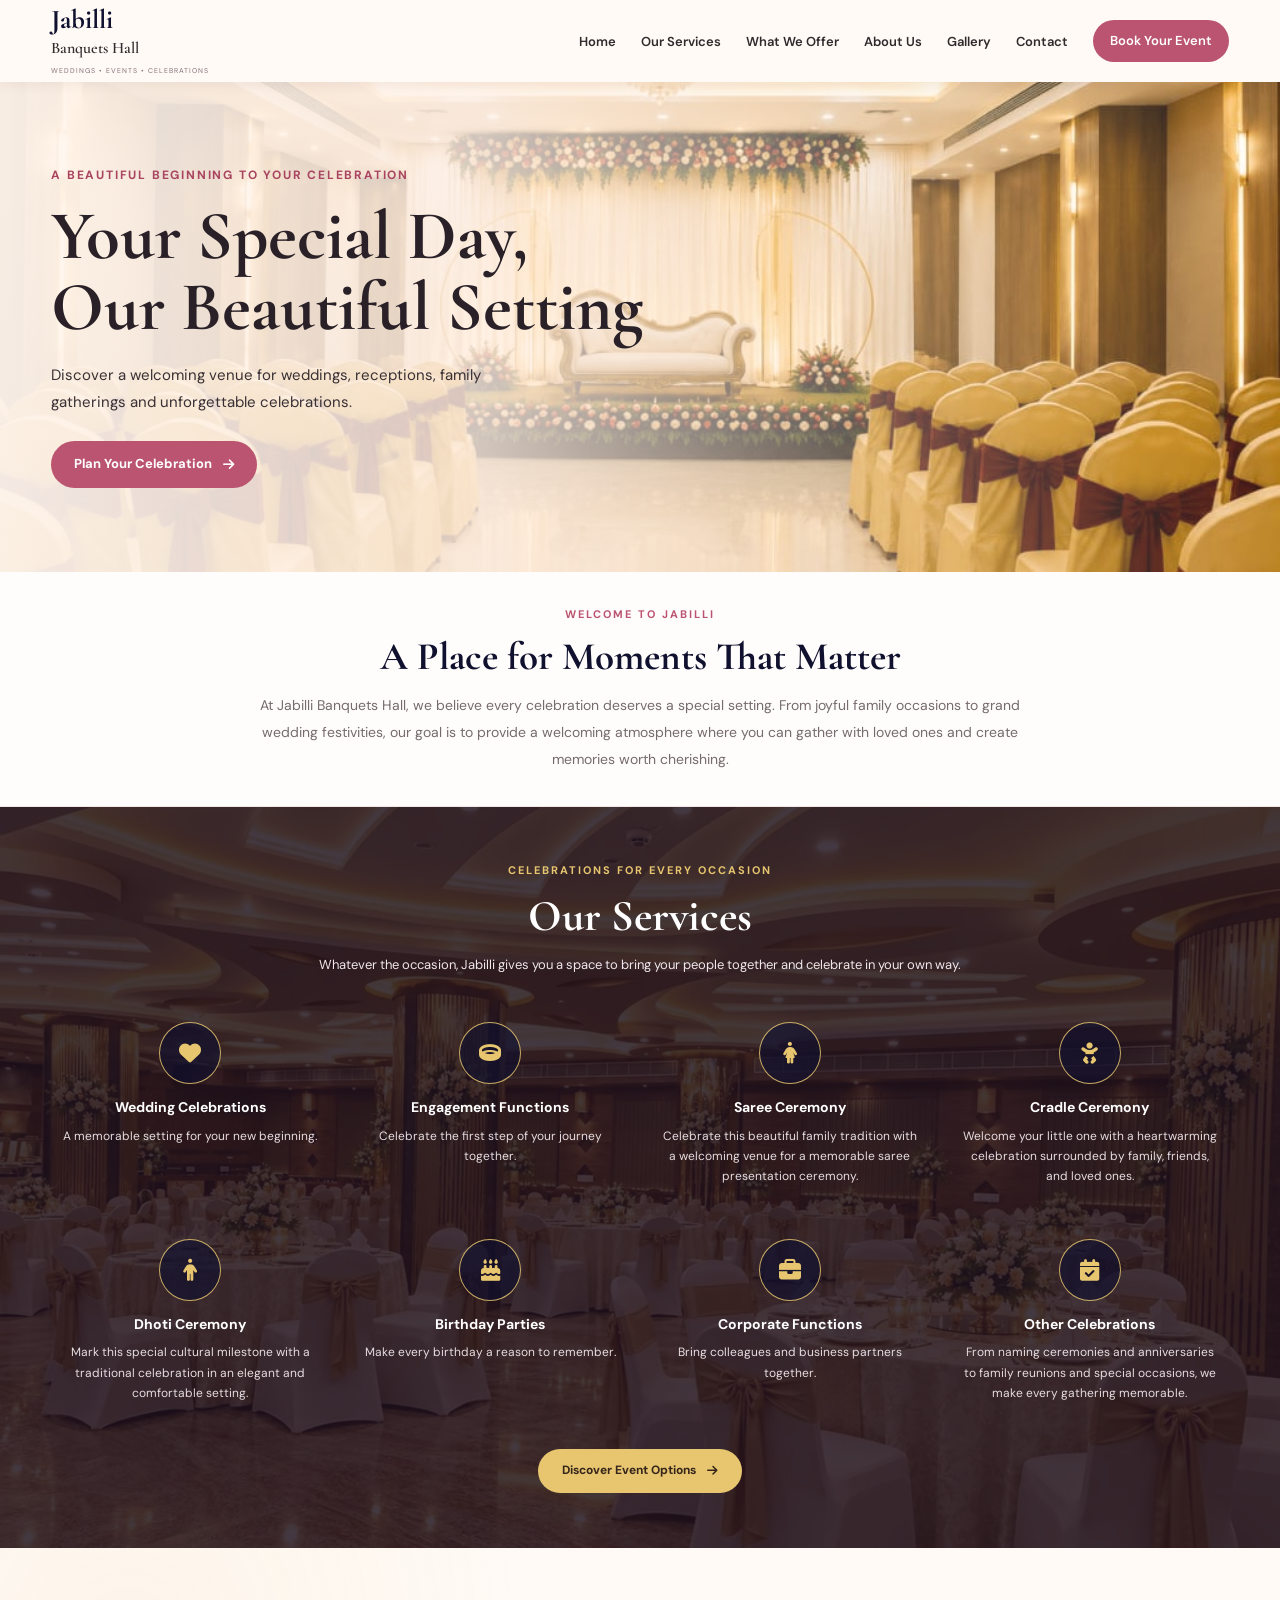
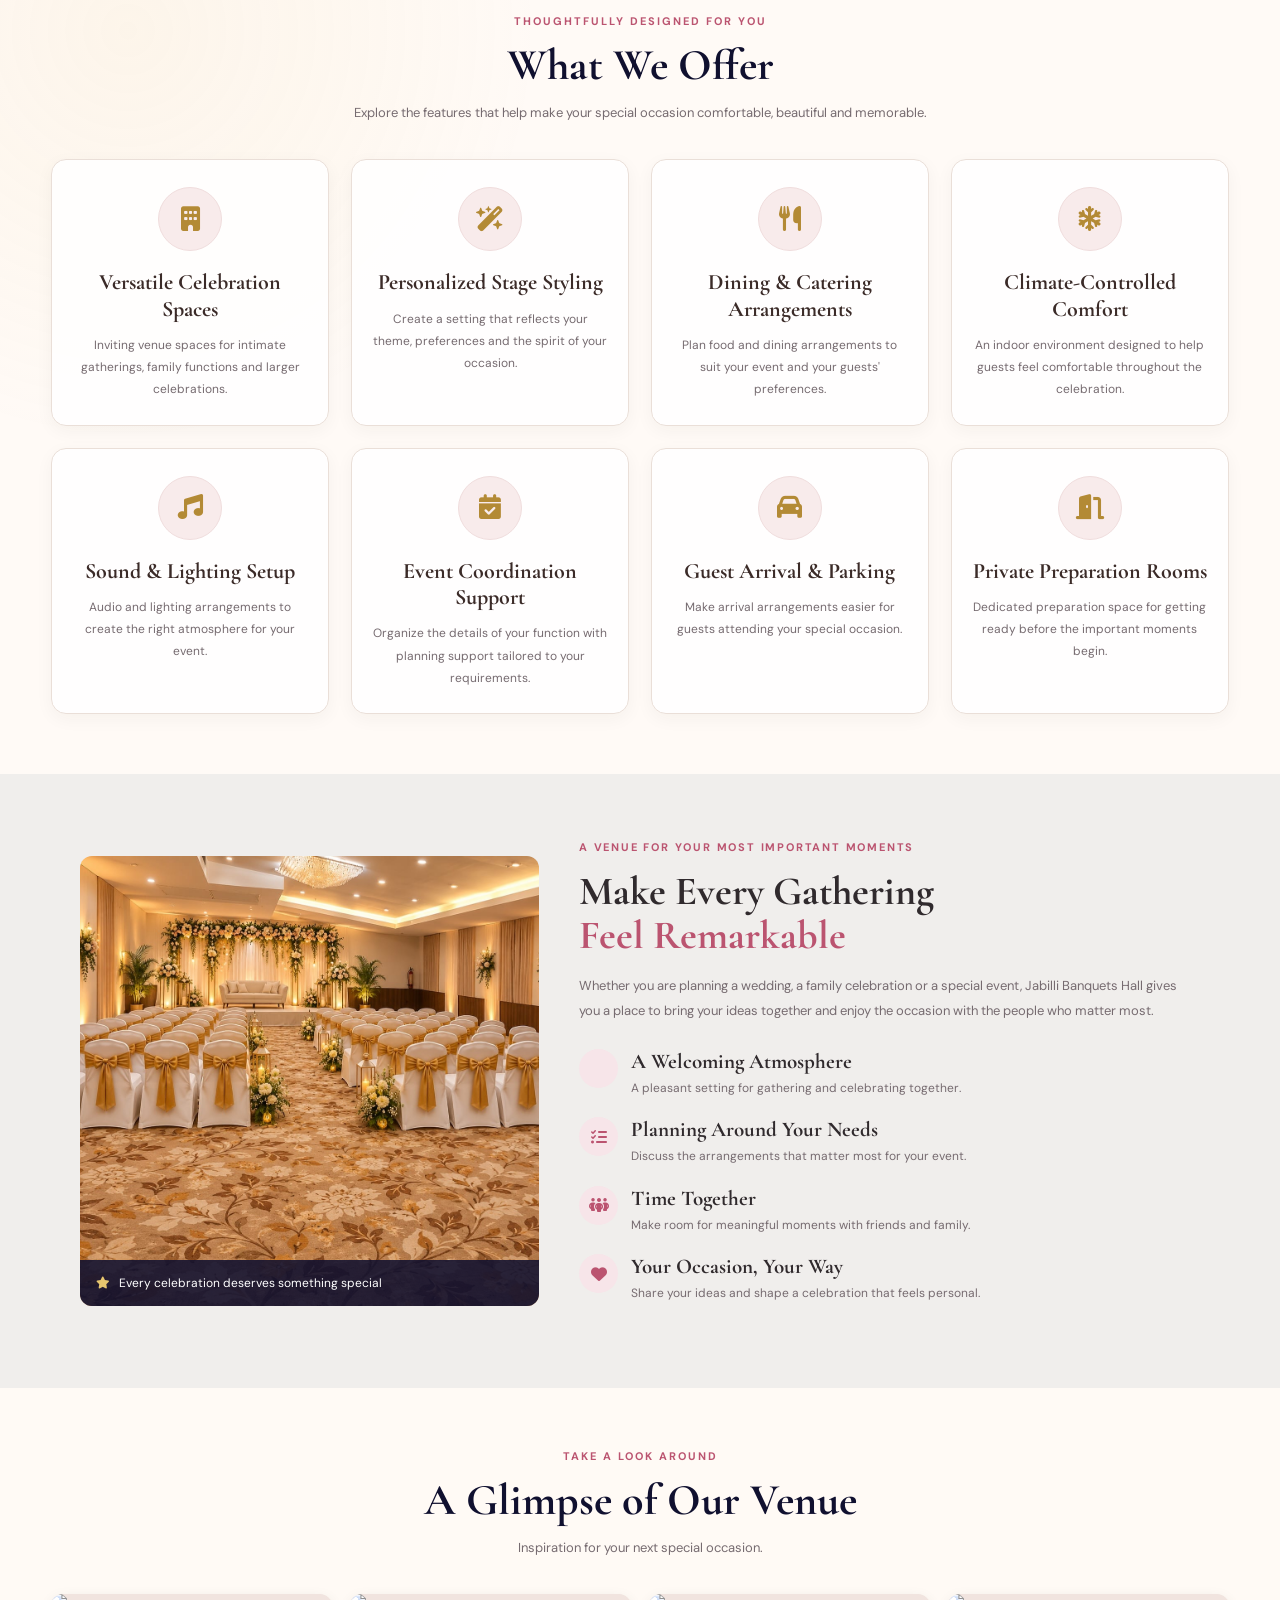
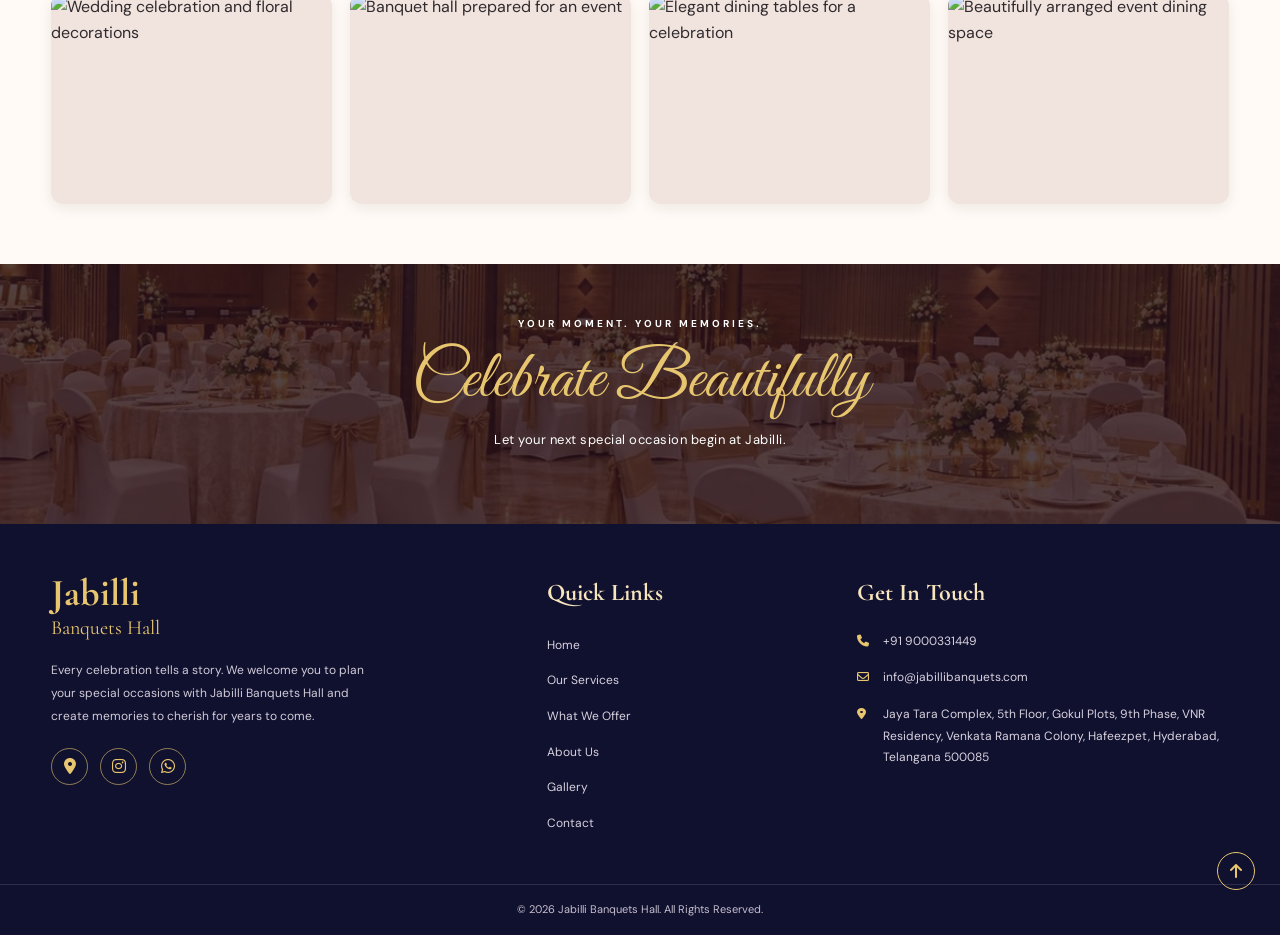
==== commit 66fd28b1: "Add files via upload" ====
--- a/index.html
+++ b/index.html
@@ -21,9 +21,7 @@
   <!-- HEADER / NAVBAR -->
   <header class="header" id="home">
     <nav class="navbar container">
-
       <a href="#home" class="brand" aria-label="Jabilli Banquets Hall home">
-
         <span class="brand-text">
           <strong>Jabilli</strong>
           <small>Banquets Hall</small>
@@ -46,15 +44,12 @@
         <li><a href="contact.html">Contact</a></li>
         <li><a href="Bookyourevent.html" class="nav-button">Book Your Event</a></li>
       </ul>
-
     </nav>
   </header>
-
 
   <!-- 1. HERO SECTION -->
   <section class="hero">
     <div class="container hero-content">
-
       <p class="hero-heading">A BEAUTIFUL BEGINNING TO YOUR CELEBRATION</p>
 
       <h1>
@@ -71,17 +66,13 @@
         Plan Your Celebration
         <i class="fa-solid fa-arrow-right"></i>
       </a>
-
-    </div>
-  </section>
-
-
-  <!-- SHORT INTRODUCTION TO JABILLI -->
+    </div>
+  </section>
+
+  <!-- INTRODUCTION -->
   <section class="intro-section">
     <div class="container intro-content">
-
       <span class="eyebrow">WELCOME TO JABILLI</span>
-
       <h2>A Place for Moments That Matter</h2>
 
       <p>
@@ -90,20 +81,15 @@
         festivities, our goal is to provide a welcoming atmosphere where
         you can gather with loved ones and create memories worth cherishing.
       </p>
-
-    </div>
-  </section>
-
-
-  <!-- 2. OUR SERVICES -->
+    </div>
+  </section>
+
+  <!-- 2. OUR SERVICES: 8 CARDS -->
   <section class="services-section" id="services">
-
     <div class="services-overlay"></div>
 
     <div class="container services-content">
-
       <p class="eyebrow light-eyebrow">CELEBRATIONS FOR EVERY OCCASION</p>
-
       <h2>Our Services</h2>
 
       <p class="section-subtitle">
@@ -130,31 +116,37 @@
         </article>
 
         <article class="service-item">
-            <span class="service-icon">
-              <i class="fa-solid fa-person-dress"></i>
-            </span>
-            <h3>Saree Ceremony</h3>
-            <p>Celebrate this beautiful family tradition with a welcoming venue for a memorable saree presentation ceremony..</p>
-          </article>
-
-          <article class="service-item">
-            <span class="service-icon">
-              <i class="fa-solid fa-baby"></i>
-            </span>
-            <h3>Cradle Ceremony</h3>
-            <p>Welcome your little one with a heartwarming celebration surrounded by family, friends, and loved ones.
-            </p>
-          </article>
-
-          <article class="service-item">
-            <span class="service-icon">
-              <i class="fa-solid fa-person"></i>
-            </span>
-            <h3>Dhoti Ceremony            </h3>
-            <p>Mark this special cultural milestone with a traditional celebration in an elegant and comfortable setting.
-            </p>
-          </article>
-
+          <span class="service-icon">
+            <i class="fa-solid fa-person-dress"></i>
+          </span>
+          <h3>Saree Ceremony</h3>
+          <p>
+            Celebrate this beautiful family tradition with a welcoming
+            venue for a memorable saree presentation ceremony.
+          </p>
+        </article>
+
+        <article class="service-item">
+          <span class="service-icon">
+            <i class="fa-solid fa-baby"></i>
+          </span>
+          <h3>Cradle Ceremony</h3>
+          <p>
+            Welcome your little one with a heartwarming celebration
+            surrounded by family, friends, and loved ones.
+          </p>
+        </article>
+
+        <article class="service-item">
+          <span class="service-icon">
+            <i class="fa-solid fa-person"></i>
+          </span>
+          <h3>Dhoti Ceremony</h3>
+          <p>
+            Mark this special cultural milestone with a traditional
+            celebration in an elegant and comfortable setting.
+          </p>
+        </article>
 
         <article class="service-item">
           <span class="service-icon">
@@ -174,36 +166,26 @@
 
         <article class="service-item">
           <span class="service-icon">
-            <i class="fa-solid fa-champagne-glasses"></i>
-          </span>
-          <h3>Family Gatherings</h3>
-          <p>Share happy moments with the people you love.</p>
-        </article>
-
-        <article class="service-item">
-            <span class="service-icon">
-              <i class="fa-solid fa-calendar-check"></i>
-            </span>
-            <h3>Other Celebrations            </h3>
-            <p>From naming ceremonies and anniversaries to family reunions and special occasions, we make every gathering memorable.
-            </p>
-          </article>
-
-      </div>
-
+            <i class="fa-solid fa-calendar-check"></i>
+          </span>
+          <h3>Other Celebrations</h3>
+          <p>
+            From naming ceremonies and anniversaries to family reunions
+            and special occasions, we make every gathering memorable.
+          </p>
+        </article>
+
+      </div>
 
       <a href="explore.html" class="gold-button">
         Discover Event Options
         <i class="fa-solid fa-arrow-right"></i>
       </a>
-
-    </div>
-  </section>
-
-
-  <!-- 3. WHAT WE OFFER: EIGHT CARDS -->
+    </div>
+  </section>
+
+  <!-- 3. WHAT WE OFFER -->
   <section class="offers-section" id="offers">
-
     <div class="container">
 
       <div class="section-heading">
@@ -217,117 +199,64 @@
 
       <div class="offers-grid">
 
-        <!-- CARD 1 -->
-        <article class="offer-card">
-          <span class="offer-icon">
-            <i class="fa-solid fa-building"></i>
-          </span>
+        <article class="offer-card">
+          <span class="offer-icon"><i class="fa-solid fa-building"></i></span>
           <h3>Versatile Celebration Spaces</h3>
-          <p>
-            Inviting venue spaces for intimate gatherings,
-            family functions and larger celebrations.
-          </p>
-        </article>
-
-        <!-- CARD 2 -->
-        <article class="offer-card">
-          <span class="offer-icon">
-            <i class="fa-solid fa-wand-magic-sparkles"></i>
-          </span>
+          <p>Inviting venue spaces for intimate gatherings, family functions and larger celebrations.</p>
+        </article>
+
+        <article class="offer-card">
+          <span class="offer-icon"><i class="fa-solid fa-wand-magic-sparkles"></i></span>
           <h3>Personalized Stage Styling</h3>
-          <p>
-            Create a setting that reflects your theme,
-            preferences and the spirit of your occasion.
-          </p>
-        </article>
-
-        <!-- CARD 3 -->
-        <article class="offer-card">
-          <span class="offer-icon">
-            <i class="fa-solid fa-utensils"></i>
-          </span>
-          <h3>Dining & Catering Arrangements</h3>
-          <p>
-            Plan food and dining arrangements to suit
-            your event and your guests' preferences.
-          </p>
-        </article>
-
-        <!-- CARD 4 -->
-        <article class="offer-card">
-          <span class="offer-icon">
-            <i class="fa-solid fa-snowflake"></i>
-          </span>
+          <p>Create a setting that reflects your theme, preferences and the spirit of your occasion.</p>
+        </article>
+
+        <article class="offer-card">
+          <span class="offer-icon"><i class="fa-solid fa-utensils"></i></span>
+          <h3>Dining &amp; Catering Arrangements</h3>
+          <p>Plan food and dining arrangements to suit your event and your guests' preferences.</p>
+        </article>
+
+        <article class="offer-card">
+          <span class="offer-icon"><i class="fa-solid fa-snowflake"></i></span>
           <h3>Climate-Controlled Comfort</h3>
-          <p>
-            An indoor environment designed to help guests
-            feel comfortable throughout the celebration.
-          </p>
-        </article>
-
-        <!-- CARD 5 -->
-        <article class="offer-card">
-          <span class="offer-icon">
-            <i class="fa-solid fa-music"></i>
-          </span>
-          <h3>Sound & Lighting Setup</h3>
-          <p>
-            Audio and lighting arrangements to create
-            the right atmosphere for your event.
-          </p>
-        </article>
-
-        <!-- CARD 6 -->
-        <article class="offer-card">
-          <span class="offer-icon">
-            <i class="fa-solid fa-calendar-check"></i>
-          </span>
+          <p>An indoor environment designed to help guests feel comfortable throughout the celebration.</p>
+        </article>
+
+        <article class="offer-card">
+          <span class="offer-icon"><i class="fa-solid fa-music"></i></span>
+          <h3>Sound &amp; Lighting Setup</h3>
+          <p>Audio and lighting arrangements to create the right atmosphere for your event.</p>
+        </article>
+
+        <article class="offer-card">
+          <span class="offer-icon"><i class="fa-solid fa-calendar-check"></i></span>
           <h3>Event Coordination Support</h3>
-          <p>
-            Organize the details of your function with
-            planning support tailored to your requirements.
-          </p>
-        </article>
-
-        <!-- CARD 7 -->
-        <article class="offer-card">
-          <span class="offer-icon">
-            <i class="fa-solid fa-car"></i>
-          </span>
-          <h3>Guest Arrival & Parking</h3>
-          <p>
-            Make arrival arrangements easier for guests
-            attending your special occasion.
-          </p>
-        </article>
-
-        <!-- CARD 8 -->
-        <article class="offer-card">
-          <span class="offer-icon">
-            <i class="fa-solid fa-door-open"></i>
-          </span>
+          <p>Organize the details of your function with planning support tailored to your requirements.</p>
+        </article>
+
+        <article class="offer-card">
+          <span class="offer-icon"><i class="fa-solid fa-car"></i></span>
+          <h3>Guest Arrival &amp; Parking</h3>
+          <p>Make arrival arrangements easier for guests attending your special occasion.</p>
+        </article>
+
+        <article class="offer-card">
+          <span class="offer-icon"><i class="fa-solid fa-door-open"></i></span>
           <h3>Private Preparation Rooms</h3>
-          <p>
-            Dedicated preparation space for getting ready
-            before the important moments begin.
-          </p>
-        </article>
-
-      </div>
-
-    </div>
-  </section>
-
+          <p>Dedicated preparation space for getting ready before the important moments begin.</p>
+        </article>
+
+      </div>
+    </div>
+  </section>
 
   <!-- CELEBRATION EXPERIENCE -->
   <section class="celebration-section" id="experience">
-
     <div class="celebration-container">
 
       <div class="celebration-image">
-        <img
-          src="img/why-image.jpg"
-          alt="Jabilli Banquets Hall celebration venue">
+        <img src="img/why-image.jpg" alt="Jabilli Banquets Hall celebration venue">
 
         <div class="image-caption">
           <i class="fa-solid fa-star"></i>
@@ -336,10 +265,7 @@
       </div>
 
       <div class="celebration-content">
-
-        <span class="section-eyebrow">
-          A VENUE FOR YOUR MOST IMPORTANT MOMENTS
-        </span>
+        <span class="section-eyebrow">A VENUE FOR YOUR MOST IMPORTANT MOMENTS</span>
 
         <h2>
           Make Every Gathering
@@ -354,9 +280,7 @@
         </p>
 
         <div class="benefit-item">
-          <div class="benefit-icon">
-            <i class="fa-solid fa-sparkles"></i>
-          </div>
+          <div class="benefit-icon"><i class="fa-solid fa-sparkles"></i></div>
           <div class="benefit-text">
             <h3>A Welcoming Atmosphere</h3>
             <p>A pleasant setting for gathering and celebrating together.</p>
@@ -364,9 +288,7 @@
         </div>
 
         <div class="benefit-item">
-          <div class="benefit-icon">
-            <i class="fa-solid fa-list-check"></i>
-          </div>
+          <div class="benefit-icon"><i class="fa-solid fa-list-check"></i></div>
           <div class="benefit-text">
             <h3>Planning Around Your Needs</h3>
             <p>Discuss the arrangements that matter most for your event.</p>
@@ -374,9 +296,7 @@
         </div>
 
         <div class="benefit-item">
-          <div class="benefit-icon">
-            <i class="fa-solid fa-people-group"></i>
-          </div>
+          <div class="benefit-icon"><i class="fa-solid fa-people-group"></i></div>
           <div class="benefit-text">
             <h3>Time Together</h3>
             <p>Make room for meaningful moments with friends and family.</p>
@@ -384,23 +304,19 @@
         </div>
 
         <div class="benefit-item">
-          <div class="benefit-icon">
-            <i class="fa-solid fa-heart"></i>
-          </div>
+          <div class="benefit-icon"><i class="fa-solid fa-heart"></i></div>
           <div class="benefit-text">
             <h3>Your Occasion, Your Way</h3>
             <p>Share your ideas and shape a celebration that feels personal.</p>
           </div>
         </div>
-
-      </div>
-    </div>
-  </section>
-
+      </div>
+
+    </div>
+  </section>
 
   <!-- VENUE GALLERY -->
   <section class="venues-section" id="gallery">
-
     <div class="container">
 
       <div class="section-heading">
@@ -412,38 +328,24 @@
       <div class="venue-grid">
 
         <a href="#contact" class="venue-card">
-          <img
-            src="https://cdn0.weddingwire.in/vendor/6044/3_2/1920/jpg/banquet-halls-khalsa-banquet-hall-stage-decor-8_15_446044-168292090499065.jpeg"
-            alt="Wedding celebration and floral decorations"
-            loading="lazy">
+          <img src="https://cdn0.weddingwire.in/vendor/6044/3_2/1920/jpg/banquet-halls-khalsa-banquet-hall-stage-decor-8_15_446044-168292090499065.jpeg" alt="Wedding celebration and floral decorations" loading="lazy">
         </a>
 
         <a href="#contact" class="venue-card">
-          <img
-            src="https://hotelwhiterock.com/wp-content/uploads/2024/02/4-1024x683.jpg"
-            alt="Banquet hall prepared for an event"
-            loading="lazy">
+          <img src="https://hotelwhiterock.com/wp-content/uploads/2024/02/4-1024x683.jpg" alt="Banquet hall prepared for an event" loading="lazy">
         </a>
 
         <a href="#contact" class="venue-card">
-          <img
-            src="https://vintagebanquetsandcatering.com/wp-content/uploads/2019/02/vintage-banquets-catering-fraser-mi-48026.jpg"
-            alt="Elegant dining tables for a celebration"
-            loading="lazy">
+          <img src="https://vintagebanquetsandcatering.com/wp-content/uploads/2019/02/vintage-banquets-catering-fraser-mi-48026.jpg" alt="Elegant dining tables for a celebration" loading="lazy">
         </a>
 
         <a href="#contact" class="venue-card">
-          <img
-            src="https://5.imimg.com/data5/SELLER/Default/2024/3/405791722/NM/VZ/RG/82514471/wedding-dj-1000x1000.jpeg"
-            alt="Beautifully arranged event dining space"
-            loading="lazy">
+          <img src="https://5.imimg.com/data5/SELLER/Default/2024/3/405791722/NM/VZ/RG/82514471/wedding-dj-1000x1000.jpeg" alt="Beautifully arranged event dining space" loading="lazy">
         </a>
 
       </div>
-
-    </div>
-  </section>
-
+    </div>
+  </section>
 
   <!-- CLOSING BANNER -->
   <section class="elegance-banner">
@@ -456,10 +358,8 @@
     </div>
   </section>
 
-
   <!-- FOOTER -->
   <footer class="footer" id="contact">
-
     <div class="container footer-grid">
 
       <div class="footer-brand">
@@ -475,15 +375,9 @@
         </p>
 
         <div class="social-links">
-          <a href="#contact" aria-label="Location">
-            <i class="fa-solid fa-location-dot"></i>
-          </a>
-          <a href="#contact" aria-label="Instagram">
-            <i class="fa-brands fa-instagram"></i>
-          </a>
-          <a href="https://wa.me/919000331449" aria-label="WhatsApp">
-            <i class="fa-brands fa-whatsapp"></i>
-          </a>
+          <a href="#contact" aria-label="Location"><i class="fa-solid fa-location-dot"></i></a>
+          <a href="#contact" aria-label="Instagram"><i class="fa-brands fa-instagram"></i></a>
+          <a href="https://wa.me/919000331449" aria-label="WhatsApp"><i class="fa-brands fa-whatsapp"></i></a>
         </div>
       </div>
 
@@ -502,7 +396,6 @@
       <div class="footer-contact">
         <h3>Get In Touch</h3>
 
-        <!-- Replace these contact details if necessary. -->
         <p>
           <i class="fa-solid fa-phone"></i>
           <a href="tel:+919000331449">+91 9000331449</a>
@@ -510,9 +403,7 @@
 
         <p>
           <i class="fa-regular fa-envelope"></i>
-          <a href="mailto:info@jabillibanquets.com">
-            info@jabillibanquets.com
-          </a>
+          <a href="mailto:info@jabillibanquets.com">info@jabillibanquets.com</a>
         </p>
 
         <p>
@@ -536,7 +427,6 @@
     <a href="#home" class="back-to-top" aria-label="Back to top">
       <i class="fa-solid fa-arrow-up"></i>
     </a>
-
   </footer>
 
 </body>
--- a/style.css
+++ b/style.css
@@ -3,1456 +3,1468 @@
 ========================================= */
 
 :root {
-  --pink: #bb5470;
-  --pink-dark: #a94460;
-  --cream: #fffaf6;
-  --blush: #fcf0ed;
-  --navy: #10102f;
-  --gold: #e7c66f;
-  --text: #302a2d;
-  --muted: #766b70;
-  --white: #ffffff;
-  --border: #eee1df;
-}
-
-* {
-  margin: 0;
-  padding: 0;
-  box-sizing: border-box;
-}
-
-html {
-  scroll-behavior: smooth;
-  scroll-padding-top: 85px;
-}
-
-body {
-  font-family: "DM Sans", sans-serif;
-  color: var(--text);
-  background: var(--cream);
-  line-height: 1.6;
-  overflow-x: hidden;
-}
-
-img {
-  display: block;
-  width: 100%;
-}
-
-a {
-  color: inherit;
-  text-decoration: none;
-}
-
-button,
-input {
-  font: inherit;
-}
-
-.container {
-  width: min(1180px, 92%);
-  margin: 0 auto;
-}
-
-.eyebrow {
-  display: block;
-  color: var(--pink);
-  font-size: 11px;
-  font-weight: 700;
-  letter-spacing: 2px;
-  margin-bottom: 10px;
-}
-
-.pink-button,
-.gold-button {
-  display: inline-flex;
-  align-items: center;
-  justify-content: center;
-  gap: 11px;
-  border-radius: 30px;
-  font-weight: 700;
-  transition:
-    background 0.3s ease,
-    transform 0.3s ease;
-}
-
-.pink-button {
-  padding: 13px 23px;
-  background: var(--pink);
-  color: var(--white);
-  font-size: 13px;
-}
-
-.pink-button:hover {
-  background: var(--pink-dark);
-  transform: translateY(-2px);
-}
-
-.gold-button {
-  padding: 12px 24px;
-  background: var(--gold);
-  color: #35251b;
-  font-size: 12px;
-}
-
-.gold-button:hover {
-  background: #f4d98b;
-  transform: translateY(-2px);
-}
-
-
-/* =========================================
-   2. HEADER AND NAVIGATION
-========================================= */
-
-.header {
-  position: sticky;
-  top: 0;
-  z-index: 100;
-  background: var(--cream);
-  box-shadow: 0 2px 12px rgba(64, 36, 42, 0.07);
-}
-
-.navbar {
-  min-height: 82px;
-  display: flex;
-  justify-content: space-between;
-  align-items: center;
-  gap: 20px;
-}
-
-.brand {
-  display: flex;
-  align-items: center;
-  gap: 10px;
-  flex-shrink: 0;
-}
-
-.brand-icon {
-  width: 42px;
-  height: 42px;
-  border: 1px solid var(--pink);
-  border-radius: 50%;
-  color: var(--pink);
-  display: grid;
-  place-items: center;
-  font-size: 22px;
-}
-
-.brand-text {
-  display: flex;
-  flex-direction: column;
-}
-
-.brand-text strong {
-  font-family: "Cormorant Garamond", serif;
-  font-size: 27px;
-  line-height: 1;
-  color: var(--navy);
-}
-
-.brand-text small {
-  font-family: "Cormorant Garamond", serif;
-  font-size: 16px;
-  font-weight: 600;
-  margin-top: 3px;
-}
-
-.brand-tagline {
-  margin-top: 4px;
-  font-size: 7px;
-  letter-spacing: 1px;
-  color: #857078;
-}
-
-.nav-links {
-  display: flex;
-  align-items: center;
-  gap: clamp(12px, 2vw, 25px);
-  list-style: none;
-}
-
-.nav-links a {
-  font-size: 13px;
-  font-weight: 600;
-  white-space: nowrap;
-  transition: color 0.3s ease;
-}
-
-.nav-links a:hover {
-  color: var(--pink);
-}
-
-.nav-links .nav-button {
-  display: inline-block;
-  padding: 11px 17px;
-  background: var(--pink);
-  color: var(--white);
-  border-radius: 30px;
-}
-
-.nav-links .nav-button:hover {
-  background: var(--pink-dark);
-  color: var(--white);
-}
-
-#menu-toggle {
-  display: none;
-}
-
-.menu-icon {
-  display: none;
-}
-
-
-/* =========================================
-   3. HERO SECTION
-========================================= */
-
-.hero {
-  min-height: 490px;
-  display: flex;
-  align-items: center;
-  background:
-    linear-gradient(
-      90deg,
-      rgba(255, 246, 239, 0.95) 0%,
-      rgba(255, 242, 234, 0.80) 38%,
-      rgba(255, 242, 234, 0.28) 72%,
-      rgba(255, 242, 234, 0.08) 100%
-    ),
-    url("img/hero-img.jpg") center 52% / cover no-repeat;
-}
-
-.hero-content {
-  padding-top: 45px;
-  padding-bottom: 45px;
-}
-
-.hero-heading {
-  color: var(--pink-dark);
-  font-size: 12px;
-  font-weight: 700;
-  letter-spacing: 1.8px;
-  margin-bottom: 16px;
-}
-
-.hero h1 {
-  max-width: 750px;
-  font-family: "Cormorant Garamond", serif;
-  font-size: clamp(44px, 5.4vw, 70px);
-  font-weight: 700;
-  line-height: 1.02;
-  color: #292127;
-  margin-bottom: 20px;
-}
-
-.hero-description {
-  max-width: 470px;
-  font-size: 15px;
-  line-height: 1.8;
-  margin-bottom: 25px;
-  color: #383034;
-}
-
-
-/* =========================================
-   4. JABILLI INTRODUCTION
-   Appears between Hero and Our Services
-========================================= */
-
-.intro-section {
-  padding: 34px 0;
-  background: #fffdfb;
-  border-bottom: 1px solid #f1e7e4;
-}
-
-.intro-content {
-  max-width: 900px;
-  text-align: center;
-}
-
-.intro-content h2 {
-  font-family: "Cormorant Garamond", serif;
-  font-size: clamp(28px, 3.2vw, 39px);
-  font-weight: 700;
-  line-height: 1.2;
-  color: var(--navy);
-  margin-bottom: 12px;
-}
-
-.intro-content > p:last-child {
-  max-width: 790px;
-  margin: 0 auto;
-  font-size: 14px;
-  line-height: 1.9;
-  color: var(--muted);
-}
-
-
-/* =========================================
-   5. OUR SERVICES
-========================================= */
-
-.services-section {
-  position: relative;
-  isolation: isolate;
-  padding: 55px 0;
-  color: var(--white);
-  text-align: center;
-  background: url("img/about-img.jpg") center 55% / cover no-repeat;
-}
-
-.services-overlay {
-  position: absolute;
-  inset: 0;
-  z-index: -1;
-  background: rgba(30, 18, 31, 0.83);
-}
-
-.services-content {
-  position: relative;
-}
-
-.light-eyebrow {
-  color: var(--gold);
-}
-
-.services-content > h2 {
-  font-family: "Cormorant Garamond", serif;
-  font-size: clamp(34px, 4vw, 44px);
-  font-weight: 700;
-  line-height: 1.2;
-  margin-bottom: 10px;
-}
-
-.section-subtitle {
-  max-width: 650px;
-  margin: 0 auto;
-  font-size: 13px;
-  line-height: 1.8;
-  color: #f0e7ec;
-}
-
-.services-grid {
-  display: grid;
-  grid-template-columns: repeat(5, minmax(0, 1fr));
-  gap: 24px;
-  margin: 34px 0;
-}
-
-.service-item {
-  padding: 8px 6px;
-  text-align: center;
-}
-
-.service-icon {
-  width: 62px;
-  height: 62px;
-  display: grid;
-  place-items: center;
-  margin: 0 auto 14px;
-  border: 1px solid rgba(231, 198, 111, 0.85);
-  border-radius: 50%;
-  background: rgba(16, 16, 47, 0.65);
-  color: var(--gold);
-  font-size: 22px;
-  transition:
-    background 0.3s ease,
-    transform 0.3s ease;
-}
-
-.service-item:hover .service-icon {
-  background: #594125;
-  transform: translateY(-4px);
-}
-
-.service-item h3 {
-  font-size: 13px;
-  font-weight: 700;
-  margin-bottom: 7px;
-}
-
-.service-item p {
-  font-size: 11px;
-  line-height: 1.7;
-  color: #e6dce0;
-}
-
-
-/* =========================================
-   6. WHAT WE OFFER
-========================================= */
-
-.offers-section {
-  padding: 65px 0 60px;
-  background:
-    radial-gradient(
-      circle at 10% 10%,
-      rgba(231, 198, 111, 0.09),
-      transparent 30%
-    ),
-    var(--cream);
-}
-
-.section-heading {
-  max-width: 750px;
-  margin: 0 auto 35px;
-  text-align: center;
-}
-
-.section-heading h2 {
-  font-family: "Cormorant Garamond", serif;
-  font-size: clamp(34px, 4vw, 44px);
-  font-weight: 700;
-  line-height: 1.15;
-  color: var(--navy);
-  margin-bottom: 10px;
-}
-
-.section-heading > p:last-child {
-  font-size: 13px;
-  line-height: 1.8;
-  color: var(--muted);
-}
-
-/* Four cards in each desktop row */
-
-.offers-grid {
-  display: grid;
-  grid-template-columns: repeat(4, minmax(0, 1fr));
-  gap: 22px;
-}
-
-.offer-card {
-  position: relative;
-  min-width: 0;
-  min-height: 255px;
-  padding: 27px 20px 24px;
-  text-align: center;
-  background: rgba(255, 255, 255, 0.88);
-  border: 1px solid #eadfd8;
-  border-radius: 15px;
-  box-shadow: 0 5px 18px rgba(53, 36, 32, 0.045);
-  transition:
-    transform 0.3s ease,
-    box-shadow 0.3s ease,
-    border-color 0.3s ease;
-}
-
-.offer-card:hover {
-  transform: translateY(-6px);
-  border-color: var(--gold);
-  box-shadow: 0 12px 28px rgba(53, 36, 32, 0.10);
-}
-
-.offer-icon {
-  width: 64px;
-  height: 64px;
-  display: grid;
-  place-items: center;
-  margin: 0 auto 18px;
-  border-radius: 50%;
-  background: #f8ebeb;
-  border: 1px solid #f0dddd;
-  color: #b38a35;
-  font-size: 25px;
-  transition:
-    background 0.3s ease,
-    color 0.3s ease;
-}
-
-.offer-card:hover .offer-icon {
-  background: var(--pink);
-  color: var(--white);
-}
-
-.offer-card h3 {
-  font-family: "Cormorant Garamond", serif;
-  font-size: 22px;
-  font-weight: 700;
-  line-height: 1.2;
-  color: #3b2b28;
-  margin-bottom: 12px;
-}
-
-.offer-card p {
-  font-size: 12px;
-  line-height: 1.85;
-  color: var(--muted);
-}
-
-.offers-cta {
-  margin-top: 35px;
-  text-align: center;
-}
-
-.offers-cta > p {
-  margin-bottom: 14px;
-  color: var(--muted);
-  font-size: 13px;
-}
-
-
-/* =========================================
-   7. CELEBRATION EXPERIENCE
-========================================= */
-
-.celebration-section {
-  width: 100%;
-  padding: 65px 5%;
-  background: #f0eeec;
-}
-
-.celebration-container {
-  max-width: 1120px;
-  margin: 0 auto;
-  display: grid;
-  grid-template-columns: 0.85fr 1.15fr;
-  align-items: center;
-  gap: 40px;
-}
-
-.celebration-image {
-  position: relative;
-  width: 100%;
-  height: 450px;
-  border-radius: 12px;
-  overflow: hidden;
-  background: #f0e5e1;
-}
-
-.celebration-image img {
-  width: 100%;
-  height: 100%;
-  object-fit: cover;
-  object-position: center;
-  transition: transform 0.5s ease;
-}
-
-.celebration-image:hover img {
-  transform: scale(1.04);
-}
-
-.image-caption {
-  position: absolute;
-  bottom: 0;
-  left: 0;
-  right: 0;
-  display: flex;
-  align-items: center;
-  gap: 9px;
-  padding: 14px 16px;
-  background: rgba(16, 16, 47, 0.88);
-  color: var(--white);
-  font-size: 12px;
-  line-height: 1.5;
-}
-
-.image-caption i {
-  color: var(--gold);
-}
-
-.celebration-content {
-  width: 100%;
-}
-
-.section-eyebrow {
-  display: block;
-  margin-bottom: 12px;
-  color: var(--pink);
-  font-size: 11px;
-  font-weight: 700;
-  letter-spacing: 1.8px;
-}
-
-.celebration-content h2 {
-  margin-bottom: 16px;
-  font-family: "Cormorant Garamond", serif;
-  font-size: 40px;
-  font-weight: 700;
-  line-height: 1.12;
-  color: var(--text);
-}
-
-.celebration-content h2 span {
-  display: block;
-  color: var(--pink);
-}
-
-.celebration-description {
-  margin-bottom: 25px;
-  color: var(--muted);
-  font-size: 13px;
-  line-height: 1.9;
-}
-
-.benefit-item {
-  display: flex;
-  align-items: flex-start;
-  gap: 13px;
-  margin-bottom: 19px;
-}
-
-.benefit-icon {
-  width: 39px;
-  height: 39px;
-  min-width: 39px;
-  display: flex;
-  align-items: center;
-  justify-content: center;
-  border-radius: 50%;
-  background: #f7e5e9;
-  color: var(--pink);
-  font-size: 16px;
-  transition: 0.3s ease;
-}
-
-.benefit-item:hover .benefit-icon {
-  background: var(--pink);
-  color: var(--white);
-}
-
-.benefit-text h3 {
-  margin-bottom: 4px;
-  font-family: "Cormorant Garamond", serif;
-  font-size: 21px;
-  font-weight: 700;
-  line-height: 1.2;
-  color: var(--text);
-}
-
-.benefit-text p {
-  color: var(--muted);
-  font-size: 12px;
-  line-height: 1.7;
-}
-
-
-/* =========================================
-   8. VENUE GALLERY
-========================================= */
-
-.venues-section {
-  padding: 60px 0;
-  background: #fffaf5;
-}
-
-.venue-grid {
-  display: grid;
-  grid-template-columns: repeat(4, minmax(0, 1fr));
-  gap: 18px;
-}
-
-.venue-card {
-  height: 210px;
-  display: block;
-  overflow: hidden;
-  border-radius: 12px;
-  background: #f1e4df;
-  box-shadow: 0 4px 14px rgba(40, 25, 30, 0.08);
-}
-
-.venue-card img {
-  width: 100%;
-  height: 100%;
-  object-fit: cover;
-  transition: transform 0.5s ease;
-}
-
-.venue-card:hover img {
-  transform: scale(1.07);
-}
-
-
-/* =========================================
-   9. CLOSING BANNER
-========================================= */
-
-.elegance-banner {
-  position: relative;
-  isolation: isolate;
-  min-height: 260px;
-  padding: 45px 20px;
-  display: grid;
-  place-items: center;
-  text-align: center;
-  color: var(--white);
-  background: url("img/about-img.jpg") center 62% / cover no-repeat;
-}
-
-.banner-overlay {
-  position: absolute;
-  inset: 0;
-  z-index: -1;
-  background: rgba(35, 16, 27, 0.78);
-}
-
-.banner-content {
-  max-width: 800px;
-}
-
-.banner-label {
-  font-size: 10px;
-  font-weight: 700;
-  letter-spacing: 3px;
-  margin-bottom: 10px;
-}
-
-.banner-content h2 {
-  font-family: "Great Vibes", cursive;
-  font-size: clamp(43px, 5.5vw, 68px);
-  line-height: 1.15;
-  font-weight: 400;
-  color: var(--gold);
-  margin-bottom: 10px;
-}
-
-.banner-content > p:not(.banner-label) {
-  font-size: 13px;
-  letter-spacing: 0.5px;
-  margin-bottom: 22px;
-}
-
-
-/* =========================================
-   10. FOOTER
-========================================= */
-
-.footer {
-  position: relative;
-  background: var(--navy);
-  color: #f6f0e8;
-  padding: 50px 0 0;
-}
-
-.footer-grid {
-  display: grid;
-  grid-template-columns: 1.2fr 0.7fr 1fr;
-  gap: 50px;
-  padding-bottom: 40px;
-}
-
-.footer-logo {
-  display: inline-flex;
-  flex-direction: column;
-  color: var(--gold);
-  margin-bottom: 15px;
-}
-
-.footer-brand-name {
-  font-family: "Cormorant Garamond", serif;
-  font-size: 38px;
-  font-weight: 700;
-  line-height: 1;
-}
-
-.footer-brand-sub {
-  font-family: "Cormorant Garamond", serif;
-  font-size: 20px;
-}
-
-.footer-brand > p {
-  max-width: 330px;
-  color: #d1cbd8;
-  font-size: 12px;
-  line-height: 1.9;
-}
-
-.footer-grid h3 {
-  font-family: "Cormorant Garamond", serif;
-  font-size: 24px;
-  font-weight: 700;
-  margin-bottom: 18px;
-  color: #f7e5bd;
-}
-
-.footer-links ul {
-  list-style: none;
-}
-
-.footer-links li {
-  margin-bottom: 10px;
-}
-
-.footer-links a {
-  color: #d8d2df;
-  font-size: 12px;
-  transition: color 0.3s ease;
-}
-
-.footer-links a:hover,
-.footer-contact a:hover {
-  color: var(--gold);
-}
-
-.footer-contact > p {
-  display: flex;
-  align-items: flex-start;
-  gap: 11px;
-  margin-bottom: 15px;
-  color: #d8d2df;
-  font-size: 12px;
-  line-height: 1.8;
-  overflow-wrap: anywhere;
-}
-
-.footer-contact > p i {
-  min-width: 15px;
-  color: var(--gold);
-  margin-top: 4px;
-}
-
-.contact-button {
-  display: inline-block;
-  margin-top: 7px;
-  padding: 11px 17px;
-  border: 1px solid var(--gold);
-  border-radius: 25px;
-  color: var(--gold);
-  font-size: 11px;
-  font-weight: 600;
-  transition: background 0.3s ease, color 0.3s ease;
-}
-
-.contact-button:hover {
-  background: var(--gold);
-  color: var(--navy) !important;
-}
-
-.social-links {
-  display: flex;
-  gap: 12px;
-  margin-top: 20px;
-}
-
-.social-links a {
-  width: 37px;
-  height: 37px;
-  display: grid;
-  place-items: center;
-  border: 1px solid rgba(231, 198, 111, 0.6);
-  border-radius: 50%;
-  color: var(--gold);
-  transition: background 0.3s ease, color 0.3s ease;
-}
-
-.social-links a:hover {
-  background: var(--gold);
-  color: var(--navy);
-}
-
-.footer-bottom {
-  border-top: 1px solid rgba(255, 255, 255, 0.12);
-  padding: 16px 0;
-  text-align: center;
-}
-
-.footer-bottom p {
-  color: #c6bfce;
-  font-size: 11px;
-}
-
-.back-to-top {
-  position: absolute;
-  right: 25px;
-  bottom: 45px;
-  width: 38px;
-  height: 38px;
-  display: grid;
-  place-items: center;
-  border: 1px solid var(--gold);
-  border-radius: 50%;
-  color: var(--gold);
-  transition: background 0.3s ease, color 0.3s ease;
-}
-
-.back-to-top:hover {
-  background: var(--gold);
-  color: var(--navy);
-}
-
-
-/* =========================================
-   11. SMALL DESKTOP AND TABLET
-   Four offer cards become two per row
-========================================= */
-
-@media (max-width: 1050px) {
-
+    --pink: #bb5470;
+    --pink-dark: #a94460;
+    --cream: #fffaf6;
+    --blush: #fcf0ed;
+    --navy: #10102f;
+    --gold: #e7c66f;
+    --text: #302a2d;
+    --muted: #766b70;
+    --white: #ffffff;
+    --border: #eee1df;
+  }
+  
+  * {
+    margin: 0;
+    padding: 0;
+    box-sizing: border-box;
+  }
+  
+  html {
+    scroll-behavior: smooth;
+    scroll-padding-top: 85px;
+  }
+  
+  body {
+    font-family: "DM Sans", sans-serif;
+    color: var(--text);
+    background: var(--cream);
+    line-height: 1.6;
+    overflow-x: hidden;
+  }
+  
+  img {
+    display: block;
+    width: 100%;
+  }
+  
+  a {
+    color: inherit;
+    text-decoration: none;
+  }
+  
+  button,
+  input {
+    font: inherit;
+  }
+  
+  .container {
+    width: min(1180px, 92%);
+    margin: 0 auto;
+  }
+  
+  .eyebrow {
+    display: block;
+    color: var(--pink);
+    font-size: 11px;
+    font-weight: 700;
+    letter-spacing: 2px;
+    margin-bottom: 10px;
+  }
+  
+  .pink-button,
+  .gold-button {
+    display: inline-flex;
+    align-items: center;
+    justify-content: center;
+    gap: 11px;
+    border-radius: 30px;
+    font-weight: 700;
+    transition: background 0.3s ease, transform 0.3s ease;
+  }
+  
+  .pink-button {
+    padding: 13px 23px;
+    background: var(--pink);
+    color: var(--white);
+    font-size: 13px;
+  }
+  
+  .pink-button:hover {
+    background: var(--pink-dark);
+    transform: translateY(-2px);
+  }
+  
+  .gold-button {
+    padding: 12px 24px;
+    background: var(--gold);
+    color: #35251b;
+    font-size: 12px;
+  }
+  
+  .gold-button:hover {
+    background: #f4d98b;
+    transform: translateY(-2px);
+  }
+  
+  
+  /* =========================================
+     2. HEADER AND NAVIGATION
+  ========================================= */
+  
+  .header {
+    position: sticky;
+    top: 0;
+    z-index: 100;
+    background: var(--cream);
+    box-shadow: 0 2px 12px rgba(64, 36, 42, 0.07);
+  }
+  
   .navbar {
-    gap: 12px;
-  }
-
+    min-height: 82px;
+    display: flex;
+    justify-content: space-between;
+    align-items: center;
+    gap: 20px;
+  }
+  
   .brand {
-    gap: 7px;
-  }
-
-  .brand-icon {
-    width: 36px;
-    height: 36px;
-    font-size: 19px;
-  }
-
+    display: flex;
+    align-items: center;
+    gap: 10px;
+    flex-shrink: 0;
+  }
+  
+  .brand-text {
+    display: flex;
+    flex-direction: column;
+  }
+  
   .brand-text strong {
-    font-size: 23px;
-  }
-
+    font-family: "Cormorant Garamond", serif;
+    font-size: 27px;
+    line-height: 1;
+    color: var(--navy);
+  }
+  
   .brand-text small {
-    font-size: 14px;
-  }
-
+    font-family: "Cormorant Garamond", serif;
+    font-size: 16px;
+    font-weight: 600;
+    margin-top: 3px;
+  }
+  
   .brand-tagline {
-    font-size: 6px;
-    letter-spacing: 0.5px;
-  }
-
+    margin-top: 4px;
+    font-size: 7px;
+    letter-spacing: 1px;
+    color: #857078;
+  }
+  
   .nav-links {
-    gap: 11px;
-  }
-
+    display: flex;
+    align-items: center;
+    gap: clamp(12px, 2vw, 25px);
+    list-style: none;
+  }
+  
   .nav-links a {
-    font-size: 11px;
-  }
-
-  .nav-links .nav-button {
-    padding: 10px 12px;
-  }
-
-  .services-grid {
-    gap: 15px;
-  }
-
-  .offers-grid {
-    grid-template-columns: repeat(2, minmax(0, 1fr));
-    gap: 20px;
-  }
-
-  .offer-card {
-    min-height: 235px;
-    padding: 25px 22px;
-  }
-
-  .celebration-container {
-    gap: 28px;
-  }
-
-  .celebration-image {
-    height: 390px;
-  }
-
-  .celebration-content h2 {
-    font-size: 34px;
-  }
-
-  .venue-card {
-    height: 175px;
-  }
-
-  .footer-grid {
-    gap: 30px;
-  }
-}
-
-
-/* =========================================
-   12. MOBILE NAVIGATION AND LAYOUT
-========================================= */
-
-@media (max-width: 760px) {
-
-  html {
-    scroll-padding-top: 72px;
-  }
-
-  .container {
-    width: 90%;
-  }
-
-  /* Navigation */
-
-  .navbar {
-    min-height: 72px;
-    flex-wrap: wrap;
-    padding: 10px 0;
-  }
-
-  .brand-icon {
-    width: 34px;
-    height: 34px;
-    font-size: 18px;
-  }
-
-  .brand-text strong {
-    font-size: 23px;
-  }
-
-  .brand-text small {
-    font-size: 14px;
-  }
-
-  .brand-tagline {
-    font-size: 5.5px;
-  }
-
-  .menu-icon {
-    display: grid;
-    place-items: center;
-    width: 40px;
-    height: 40px;
+    font-size: 13px;
+    font-weight: 600;
+    white-space: nowrap;
+    transition: color 0.3s ease;
+  }
+  
+  .nav-links a:hover {
     color: var(--pink);
-    font-size: 23px;
-    cursor: pointer;
-  }
-
-  .nav-links {
-    display: none;
-    width: 100%;
-    flex-direction: column;
-    align-items: stretch;
-    gap: 0;
-    padding: 8px 0 12px;
-  }
-
-  .nav-links li {
-    width: 100%;
-    text-align: center;
-  }
-
-  .nav-links li a {
-    display: block;
-    padding: 12px;
-    font-size: 13px;
-    border-bottom: 1px solid var(--border);
-  }
-
+  }
+  
   .nav-links .nav-button {
     display: inline-block;
-    margin-top: 8px;
-    padding: 12px 25px;
-    border-bottom: none;
-  }
-
-  #menu-toggle:checked ~ .nav-links {
+    padding: 11px 17px;
+    background: var(--pink);
+    color: var(--white);
+    border-radius: 30px;
+  }
+  
+  .nav-links .nav-button:hover {
+    background: var(--pink-dark);
+    color: var(--white);
+  }
+  
+  #menu-toggle {
+    display: none;
+  }
+  
+  .menu-icon {
+    display: none;
+  }
+  
+  
+  /* =========================================
+     3. HERO SECTION
+  ========================================= */
+  
+  .hero {
+    min-height: 490px;
     display: flex;
-  }
-
-  /* Hero */
-
-  .hero {
-    min-height: 390px;
+    align-items: center;
     background:
       linear-gradient(
         90deg,
-        rgba(255, 246, 239, 0.95),
-        rgba(255, 242, 234, 0.78) 70%,
-        rgba(255, 242, 234, 0.40)
+        rgba(255, 246, 239, 0.95) 0%,
+        rgba(255, 242, 234, 0.80) 38%,
+        rgba(255, 242, 234, 0.28) 72%,
+        rgba(255, 242, 234, 0.08) 100%
       ),
-      url("img/hero-img.jpg") center / cover no-repeat;
-  }
-
+      url("img/hero-img.jpg") center 52% / cover no-repeat;
+  }
+  
   .hero-content {
-    padding-top: 38px;
-    padding-bottom: 38px;
-  }
-
+    padding-top: 45px;
+    padding-bottom: 45px;
+  }
+  
   .hero-heading {
+    color: var(--pink-dark);
+    font-size: 12px;
+    font-weight: 700;
+    letter-spacing: 1.8px;
+    margin-bottom: 16px;
+  }
+  
+  .hero h1 {
+    max-width: 750px;
+    font-family: "Cormorant Garamond", serif;
+    font-size: clamp(44px, 5.4vw, 70px);
+    font-weight: 700;
+    line-height: 1.02;
+    color: #292127;
+    margin-bottom: 20px;
+  }
+  
+  .hero-description {
+    max-width: 470px;
+    font-size: 15px;
+    line-height: 1.8;
+    margin-bottom: 25px;
+    color: #383034;
+  }
+  
+  
+  /* =========================================
+     4. INTRODUCTION
+  ========================================= */
+  
+  .intro-section {
+    padding: 34px 0;
+    background: #fffdfb;
+    border-bottom: 1px solid #f1e7e4;
+  }
+  
+  .intro-content {
+    max-width: 900px;
+    text-align: center;
+  }
+  
+  .intro-content h2 {
+    font-family: "Cormorant Garamond", serif;
+    font-size: clamp(28px, 3.2vw, 39px);
+    font-weight: 700;
+    line-height: 1.2;
+    color: var(--navy);
+    margin-bottom: 12px;
+  }
+  
+  .intro-content > p:last-child {
+    max-width: 790px;
+    margin: 0 auto;
+    font-size: 14px;
+    line-height: 1.9;
+    color: var(--muted);
+  }
+  
+  
+  /* =========================================
+     5. OUR SERVICES
+     DESKTOP: 4 CARDS PER ROW
+     TABLET: 4 CARDS PER ROW
+     MOBILE: 2 CARDS PER ROW
+  ========================================= */
+  
+  .services-section {
+    position: relative;
+    isolation: isolate;
+    padding: 55px 0;
+    color: var(--white);
+    text-align: center;
+    background: url("img/about-img.jpg") center 55% / cover no-repeat;
+  }
+  
+  .services-overlay {
+    position: absolute;
+    inset: 0;
+    z-index: -1;
+    background: rgba(30, 18, 31, 0.83);
+  }
+  
+  .services-content {
+    position: relative;
+  }
+  
+  .light-eyebrow {
+    color: var(--gold);
+  }
+  
+  .services-content > h2 {
+    font-family: "Cormorant Garamond", serif;
+    font-size: clamp(34px, 4vw, 44px);
+    font-weight: 700;
+    line-height: 1.2;
+    margin-bottom: 10px;
+  }
+  
+  .section-subtitle {
+    max-width: 650px;
+    margin: 0 auto;
+    font-size: 13px;
+    line-height: 1.8;
+    color: #f0e7ec;
+  }
+  
+  /* Main change: 4 equal columns */
+  
+  .services-grid {
+    display: grid;
+    grid-template-columns: repeat(4, minmax(0, 1fr));
+    gap: 28px 22px;
+    margin: 34px 0;
+    align-items: stretch;
+  }
+  
+  .service-item {
+    min-width: 0;
+    padding: 12px 8px;
+    text-align: center;
+    display: flex;
+    flex-direction: column;
+    align-items: center;
+  }
+  
+  .service-icon {
+    width: 62px;
+    height: 62px;
+    flex-shrink: 0;
+    display: grid;
+    place-items: center;
+    margin: 0 auto 14px;
+    border: 1px solid rgba(231, 198, 111, 0.85);
+    border-radius: 50%;
+    background: rgba(16, 16, 47, 0.65);
+    color: var(--gold);
+    font-size: 22px;
+    transition: background 0.3s ease, transform 0.3s ease;
+  }
+  
+  .service-item:hover .service-icon {
+    background: #594125;
+    transform: translateY(-4px);
+  }
+  
+  .service-item h3 {
+    font-size: 14px;
+    font-weight: 700;
+    line-height: 1.4;
+    margin-bottom: 8px;
+  }
+  
+  .service-item p {
+    font-size: 12px;
+    line-height: 1.7;
+    color: #e6dce0;
+  }
+  
+  
+  /* =========================================
+     6. WHAT WE OFFER
+  ========================================= */
+  
+  .offers-section {
+    padding: 65px 0 60px;
+    background:
+      radial-gradient(
+        circle at 10% 10%,
+        rgba(231, 198, 111, 0.09),
+        transparent 30%
+      ),
+      var(--cream);
+  }
+  
+  .section-heading {
+    max-width: 750px;
+    margin: 0 auto 35px;
+    text-align: center;
+  }
+  
+  .section-heading h2 {
+    font-family: "Cormorant Garamond", serif;
+    font-size: clamp(34px, 4vw, 44px);
+    font-weight: 700;
+    line-height: 1.15;
+    color: var(--navy);
+    margin-bottom: 10px;
+  }
+  
+  .section-heading > p:last-child {
+    font-size: 13px;
+    line-height: 1.8;
+    color: var(--muted);
+  }
+  
+  .offers-grid {
+    display: grid;
+    grid-template-columns: repeat(4, minmax(0, 1fr));
+    gap: 22px;
+  }
+  
+  .offer-card {
+    position: relative;
+    min-width: 0;
+    min-height: 255px;
+    padding: 27px 20px 24px;
+    text-align: center;
+    background: rgba(255, 255, 255, 0.88);
+    border: 1px solid #eadfd8;
+    border-radius: 15px;
+    box-shadow: 0 5px 18px rgba(53, 36, 32, 0.045);
+    transition: transform 0.3s ease, box-shadow 0.3s ease, border-color 0.3s ease;
+  }
+  
+  .offer-card:hover {
+    transform: translateY(-6px);
+    border-color: var(--gold);
+    box-shadow: 0 12px 28px rgba(53, 36, 32, 0.10);
+  }
+  
+  .offer-icon {
+    width: 64px;
+    height: 64px;
+    display: grid;
+    place-items: center;
+    margin: 0 auto 18px;
+    border-radius: 50%;
+    background: #f8ebeb;
+    border: 1px solid #f0dddd;
+    color: #b38a35;
+    font-size: 25px;
+    transition: background 0.3s ease, color 0.3s ease;
+  }
+  
+  .offer-card:hover .offer-icon {
+    background: var(--pink);
+    color: var(--white);
+  }
+  
+  .offer-card h3 {
+    font-family: "Cormorant Garamond", serif;
+    font-size: 22px;
+    font-weight: 700;
+    line-height: 1.2;
+    color: #3b2b28;
+    margin-bottom: 12px;
+  }
+  
+  .offer-card p {
+    font-size: 12px;
+    line-height: 1.85;
+    color: var(--muted);
+  }
+  
+  .offers-cta {
+    margin-top: 35px;
+    text-align: center;
+  }
+  
+  .offers-cta > p {
+    margin-bottom: 14px;
+    color: var(--muted);
+    font-size: 13px;
+  }
+  
+  
+  /* =========================================
+     7. CELEBRATION EXPERIENCE
+  ========================================= */
+  
+  .celebration-section {
+    width: 100%;
+    padding: 65px 5%;
+    background: #f0eeec;
+  }
+  
+  .celebration-container {
+    max-width: 1120px;
+    margin: 0 auto;
+    display: grid;
+    grid-template-columns: 0.85fr 1.15fr;
+    align-items: center;
+    gap: 40px;
+  }
+  
+  .celebration-image {
+    position: relative;
+    width: 100%;
+    height: 450px;
+    border-radius: 12px;
+    overflow: hidden;
+    background: #f0e5e1;
+  }
+  
+  .celebration-image img {
+    width: 100%;
+    height: 100%;
+    object-fit: cover;
+    object-position: center;
+    transition: transform 0.5s ease;
+  }
+  
+  .celebration-image:hover img {
+    transform: scale(1.04);
+  }
+  
+  .image-caption {
+    position: absolute;
+    bottom: 0;
+    left: 0;
+    right: 0;
+    display: flex;
+    align-items: center;
+    gap: 9px;
+    padding: 14px 16px;
+    background: rgba(16, 16, 47, 0.88);
+    color: var(--white);
+    font-size: 12px;
+    line-height: 1.5;
+  }
+  
+  .image-caption i {
+    color: var(--gold);
+  }
+  
+  .celebration-content {
+    width: 100%;
+  }
+  
+  .section-eyebrow {
+    display: block;
+    margin-bottom: 12px;
+    color: var(--pink);
+    font-size: 11px;
+    font-weight: 700;
+    letter-spacing: 1.8px;
+  }
+  
+  .celebration-content h2 {
+    margin-bottom: 16px;
+    font-family: "Cormorant Garamond", serif;
+    font-size: 40px;
+    font-weight: 700;
+    line-height: 1.12;
+    color: var(--text);
+  }
+  
+  .celebration-content h2 span {
+    display: block;
+    color: var(--pink);
+  }
+  
+  .celebration-description {
+    margin-bottom: 25px;
+    color: var(--muted);
+    font-size: 13px;
+    line-height: 1.9;
+  }
+  
+  .benefit-item {
+    display: flex;
+    align-items: flex-start;
+    gap: 13px;
+    margin-bottom: 19px;
+  }
+  
+  .benefit-icon {
+    width: 39px;
+    height: 39px;
+    min-width: 39px;
+    display: flex;
+    align-items: center;
+    justify-content: center;
+    border-radius: 50%;
+    background: #f7e5e9;
+    color: var(--pink);
+    font-size: 16px;
+    transition: 0.3s ease;
+  }
+  
+  .benefit-item:hover .benefit-icon {
+    background: var(--pink);
+    color: var(--white);
+  }
+  
+  .benefit-text h3 {
+    margin-bottom: 4px;
+    font-family: "Cormorant Garamond", serif;
+    font-size: 21px;
+    font-weight: 700;
+    line-height: 1.2;
+    color: var(--text);
+  }
+  
+  .benefit-text p {
+    color: var(--muted);
+    font-size: 12px;
+    line-height: 1.7;
+  }
+  
+  
+  /* =========================================
+     8. VENUE GALLERY
+  ========================================= */
+  
+  .venues-section {
+    padding: 60px 0;
+    background: #fffaf5;
+  }
+  
+  .venue-grid {
+    display: grid;
+    grid-template-columns: repeat(4, minmax(0, 1fr));
+    gap: 18px;
+  }
+  
+  .venue-card {
+    height: 210px;
+    display: block;
+    overflow: hidden;
+    border-radius: 12px;
+    background: #f1e4df;
+    box-shadow: 0 4px 14px rgba(40, 25, 30, 0.08);
+  }
+  
+  .venue-card img {
+    width: 100%;
+    height: 100%;
+    object-fit: cover;
+    transition: transform 0.5s ease;
+  }
+  
+  .venue-card:hover img {
+    transform: scale(1.07);
+  }
+  
+  
+  /* =========================================
+     9. CLOSING BANNER
+  ========================================= */
+  
+  .elegance-banner {
+    position: relative;
+    isolation: isolate;
+    min-height: 260px;
+    padding: 45px 20px;
+    display: grid;
+    place-items: center;
+    text-align: center;
+    color: var(--white);
+    background: url("img/about-img.jpg") center 62% / cover no-repeat;
+  }
+  
+  .banner-overlay {
+    position: absolute;
+    inset: 0;
+    z-index: -1;
+    background: rgba(35, 16, 27, 0.78);
+  }
+  
+  .banner-content {
+    max-width: 800px;
+  }
+  
+  .banner-label {
+    font-size: 10px;
+    font-weight: 700;
+    letter-spacing: 3px;
+    margin-bottom: 10px;
+  }
+  
+  .banner-content h2 {
+    font-family: "Great Vibes", cursive;
+    font-size: clamp(43px, 5.5vw, 68px);
+    line-height: 1.15;
+    font-weight: 400;
+    color: var(--gold);
+    margin-bottom: 10px;
+  }
+  
+  .banner-content > p:not(.banner-label) {
+    font-size: 13px;
+    letter-spacing: 0.5px;
+    margin-bottom: 22px;
+  }
+  
+  
+  /* =========================================
+     10. FOOTER
+  ========================================= */
+  
+  .footer {
+    position: relative;
+    background: var(--navy);
+    color: #f6f0e8;
+    padding: 50px 0 0;
+  }
+  
+  .footer-grid {
+    display: grid;
+    grid-template-columns: 1.2fr 0.7fr 1fr;
+    gap: 50px;
+    padding-bottom: 40px;
+  }
+  
+  .footer-logo {
+    display: inline-flex;
+    flex-direction: column;
+    color: var(--gold);
+    margin-bottom: 15px;
+  }
+  
+  .footer-brand-name {
+    font-family: "Cormorant Garamond", serif;
+    font-size: 38px;
+    font-weight: 700;
+    line-height: 1;
+  }
+  
+  .footer-brand-sub {
+    font-family: "Cormorant Garamond", serif;
+    font-size: 20px;
+  }
+  
+  .footer-brand > p {
     max-width: 330px;
-    font-size: 9px;
-    letter-spacing: 1.1px;
-    line-height: 1.8;
-  }
-
-  .hero h1 {
-    font-size: clamp(38px, 9vw, 49px);
-    line-height: 1.04;
-  }
-
-  .hero-description {
-    max-width: 330px;
+    color: #d1cbd8;
+    font-size: 12px;
+    line-height: 1.9;
+  }
+  
+  .footer-grid h3 {
+    font-family: "Cormorant Garamond", serif;
+    font-size: 24px;
+    font-weight: 700;
+    margin-bottom: 18px;
+    color: #f7e5bd;
+  }
+  
+  .footer-links ul {
+    list-style: none;
+  }
+  
+  .footer-links li {
+    margin-bottom: 10px;
+  }
+  
+  .footer-links a {
+    color: #d8d2df;
+    font-size: 12px;
+    transition: color 0.3s ease;
+  }
+  
+  .footer-links a:hover,
+  .footer-contact a:hover {
+    color: var(--gold);
+  }
+  
+  .footer-contact > p {
+    display: flex;
+    align-items: flex-start;
+    gap: 11px;
+    margin-bottom: 15px;
+    color: #d8d2df;
     font-size: 12px;
     line-height: 1.8;
-  }
-
-  /* Introduction */
-
-  .intro-section {
-    padding: 30px 0;
-  }
-
-  .intro-content h2 {
-    font-size: 30px;
-  }
-
-  .intro-content > p:last-child {
-    font-size: 12px;
-    line-height: 1.9;
-  }
-
-  /* Services */
-
-  .services-section {
-    padding: 42px 0;
-  }
-
-  .services-content > h2 {
-    font-size: 34px;
-  }
-
-  .section-subtitle {
-    max-width: 360px;
-    font-size: 12px;
-    line-height: 1.8;
-  }
-
-  .services-grid {
-    grid-template-columns: repeat(2, minmax(0, 1fr));
-    gap: 25px 14px;
-    margin: 28px 0;
-  }
-
-  .service-item {
-    padding: 4px;
-  }
-
-  .service-item:last-child {
-    grid-column: 1 / -1;
-  }
-
-  .service-icon {
-    width: 54px;
-    height: 54px;
-    font-size: 20px;
-  }
-
-  .service-item h3 {
-    font-size: 12px;
-  }
-
-  .service-item p {
-    font-size: 10px;
-  }
-
-  /* What We Offer */
-
-  .offers-section {
-    padding: 43px 0;
-  }
-
-  .section-heading {
-    margin-bottom: 26px;
-  }
-
-  .section-heading h2 {
-    font-size: 34px;
-  }
-
-  .section-heading > p:last-child {
-    font-size: 12px;
-    line-height: 1.8;
-  }
-
-  /* Two cards per row on mobile */
-
-  .offers-grid {
-    grid-template-columns: repeat(2, minmax(0, 1fr));
-    gap: 13px;
-  }
-
-  .offer-card {
-    min-height: 230px;
-    padding: 20px 12px;
-    border-radius: 12px;
-  }
-
-  .offer-icon {
-    width: 49px;
-    height: 49px;
-    margin-bottom: 13px;
-    font-size: 20px;
-  }
-
-  .offer-card h3 {
-    font-size: 18px;
-    line-height: 1.2;
-    margin-bottom: 9px;
-  }
-
-  .offer-card p {
-    font-size: 10px;
-    line-height: 1.75;
-  }
-
-  .offers-cta {
-    margin-top: 27px;
-  }
-
-  .offers-cta > p {
-    font-size: 12px;
-  }
-
-  .pink-button,
-  .gold-button {
+    overflow-wrap: anywhere;
+  }
+  
+  .footer-contact > p i {
+    min-width: 15px;
+    color: var(--gold);
+    margin-top: 4px;
+  }
+  
+  .contact-button {
+    display: inline-block;
+    margin-top: 7px;
+    padding: 11px 17px;
+    border: 1px solid var(--gold);
+    border-radius: 25px;
+    color: var(--gold);
     font-size: 11px;
-    padding: 12px 17px;
-  }
-
-  /* Celebration section */
-
-  .celebration-section {
-    padding: 40px 5%;
-  }
-
-  .celebration-container {
-    grid-template-columns: 1fr;
-    gap: 27px;
-  }
-
-  .celebration-image {
-    height: 300px;
-  }
-
-  .section-eyebrow {
-    font-size: 10px;
-    letter-spacing: 1.4px;
-    line-height: 1.8;
-  }
-
-  .celebration-content h2 {
-    font-size: 34px;
-    line-height: 1.15;
-  }
-
-  .celebration-description {
-    font-size: 12px;
-    line-height: 1.9;
-  }
-
-  .benefit-item {
-    gap: 11px;
-    margin-bottom: 17px;
-  }
-
-  .benefit-icon {
-    width: 36px;
-    height: 36px;
-    min-width: 36px;
-    font-size: 15px;
-  }
-
-  .benefit-text h3 {
-    font-size: 19px;
-  }
-
-  .benefit-text p {
+    font-weight: 600;
+    transition: background 0.3s ease, color 0.3s ease;
+  }
+  
+  .contact-button:hover {
+    background: var(--gold);
+    color: var(--navy) !important;
+  }
+  
+  .social-links {
+    display: flex;
+    gap: 12px;
+    margin-top: 20px;
+  }
+  
+  .social-links a {
+    width: 37px;
+    height: 37px;
+    display: grid;
+    place-items: center;
+    border: 1px solid rgba(231, 198, 111, 0.6);
+    border-radius: 50%;
+    color: var(--gold);
+    transition: background 0.3s ease, color 0.3s ease;
+  }
+  
+  .social-links a:hover {
+    background: var(--gold);
+    color: var(--navy);
+  }
+  
+  .footer-bottom {
+    border-top: 1px solid rgba(255, 255, 255, 0.12);
+    padding: 16px 0;
+    text-align: center;
+  }
+  
+  .footer-bottom p {
+    color: #c6bfce;
     font-size: 11px;
   }
-
-  /* Gallery */
-
-  .venues-section {
-    padding: 42px 0;
-  }
-
-  .venue-grid {
-    grid-template-columns: repeat(2, minmax(0, 1fr));
-    gap: 12px;
-  }
-
-  .venue-card {
-    height: 145px;
-    border-radius: 9px;
-  }
-
-  /* Closing banner */
-
-  .elegance-banner {
-    min-height: 220px;
-    padding: 35px 16px;
-  }
-
-  .banner-label {
-    font-size: 9px;
-    letter-spacing: 2px;
-  }
-
-  .banner-content h2 {
-    font-size: 45px;
-  }
-
-  .banner-content > p:not(.banner-label) {
-    font-size: 12px;
-    line-height: 1.8;
-  }
-
-  /* Footer */
-
-  .footer {
-    padding-top: 38px;
-  }
-
-  .footer-grid {
-    grid-template-columns: 1fr 1fr;
-    gap: 30px 18px;
-    padding-bottom: 30px;
-  }
-
-  .footer-brand {
-    grid-column: 1 / -1;
-  }
-
-  .footer-brand > p {
-    max-width: 100%;
-  }
-
-  .footer-grid h3 {
-    font-size: 20px;
-  }
-
-  .footer-links a,
-  .footer-contact > p {
-    font-size: 10px;
-  }
-
-  .footer-contact {
-    min-width: 0;
-  }
-
-  .contact-button {
-    font-size: 10px;
-    padding: 9px 11px;
-  }
-
+  
   .back-to-top {
-    right: 12px;
-    bottom: 48px;
-    width: 32px;
-    height: 32px;
-  }
-}
-
-
-/* =========================================
-   13. SMALL MOBILE SCREENS
-========================================= */
-
-@media (max-width: 380px) {
-
-  .container {
-    width: 92%;
-  }
-
-  .brand {
-    gap: 6px;
-  }
-
-  .brand-icon {
-    width: 30px;
-    height: 30px;
-    font-size: 15px;
-  }
-
-  .brand-text strong {
-    font-size: 21px;
-  }
-
-  .brand-text small {
-    font-size: 13px;
-  }
-
-  .brand-tagline {
-    font-size: 4.8px;
-    letter-spacing: 0.35px;
-  }
-
-  .hero {
-    min-height: 355px;
-  }
-
-  .hero h1 {
-    font-size: 36px;
-  }
-
-  .hero-heading {
-    font-size: 8px;
-  }
-
-  .intro-content h2 {
-    font-size: 27px;
-  }
-
-  .services-content > h2 {
-    font-size: 30px;
-  }
-
-  .offers-grid {
-    gap: 10px;
-  }
-
-  .offer-card {
-    min-height: 235px;
-    padding: 18px 9px;
-  }
-
-  .offer-icon {
-    width: 44px;
-    height: 44px;
-    font-size: 18px;
-  }
-
-  .offer-card h3 {
-    font-size: 16px;
-  }
-
-  .offer-card p {
-    font-size: 9px;
-  }
-
-  .celebration-image {
-    height: 250px;
-  }
-
-  .celebration-content h2 {
-    font-size: 30px;
-  }
-
-  .venue-card {
-    height: 115px;
-  }
-
-  .banner-content h2 {
-    font-size: 38px;
-  }
-
-  .footer-grid {
-    gap: 25px 12px;
-  }
-
-  .footer-grid h3 {
-    font-size: 17px;
-  }
-
-  .footer-brand-name {
-    font-size: 32px;
-  }
-}
-
-
-/* =========================================
-   14. REDUCED MOTION ACCESSIBILITY
-========================================= */
-
-@media (prefers-reduced-motion: reduce) {
-
-  html {
-    scroll-behavior: auto;
-  }
-
-  *,
-  *::before,
-  *::after {
-    transition-duration: 0.01ms !important;
-    animation-duration: 0.01ms !important;
-    animation-iteration-count: 1 !important;
-  }
-}+    position: absolute;
+    right: 25px;
+    bottom: 45px;
+    width: 38px;
+    height: 38px;
+    display: grid;
+    place-items: center;
+    border: 1px solid var(--gold);
+    border-radius: 50%;
+    color: var(--gold);
+    transition: background 0.3s ease, color 0.3s ease;
+  }
+  
+  .back-to-top:hover {
+    background: var(--gold);
+    color: var(--navy);
+  }
+  
+  
+  /* =========================================
+     11. TABLET AND SMALL DESKTOP
+  ========================================= */
+  
+  @media (max-width: 1050px) {
+  
+    .navbar {
+      gap: 12px;
+    }
+  
+    .brand {
+      gap: 7px;
+    }
+  
+    .brand-text strong {
+      font-size: 23px;
+    }
+  
+    .brand-text small {
+      font-size: 14px;
+    }
+  
+    .brand-tagline {
+      font-size: 6px;
+      letter-spacing: 0.5px;
+    }
+  
+    .nav-links {
+      gap: 11px;
+    }
+  
+    .nav-links a {
+      font-size: 11px;
+    }
+  
+    .nav-links .nav-button {
+      padding: 10px 12px;
+    }
+  
+    /* Keep 4 service cards in each tablet row */
+    .services-grid {
+      grid-template-columns: repeat(4, minmax(0, 1fr));
+      gap: 20px 12px;
+    }
+  
+    .service-item {
+      padding: 8px 4px;
+    }
+  
+    .service-item h3 {
+      font-size: 12px;
+    }
+  
+    .service-item p {
+      font-size: 11px;
+    }
+  
+    .service-icon {
+      width: 55px;
+      height: 55px;
+      font-size: 20px;
+    }
+  
+    .offers-grid {
+      grid-template-columns: repeat(2, minmax(0, 1fr));
+      gap: 20px;
+    }
+  
+    .offer-card {
+      min-height: 235px;
+      padding: 25px 22px;
+    }
+  
+    .celebration-container {
+      gap: 28px;
+    }
+  
+    .celebration-image {
+      height: 390px;
+    }
+  
+    .celebration-content h2 {
+      font-size: 34px;
+    }
+  
+    .venue-card {
+      height: 175px;
+    }
+  
+    .footer-grid {
+      gap: 30px;
+    }
+  }
+  
+  
+  /* =========================================
+     12. MOBILE LAYOUT
+  ========================================= */
+  
+  @media (max-width: 760px) {
+  
+    html {
+      scroll-padding-top: 72px;
+    }
+  
+    .container {
+      width: 90%;
+    }
+  
+    /* Navigation */
+  
+    .navbar {
+      min-height: 72px;
+      flex-wrap: wrap;
+      padding: 10px 0;
+    }
+  
+    .brand-text strong {
+      font-size: 23px;
+    }
+  
+    .brand-text small {
+      font-size: 14px;
+    }
+  
+    .brand-tagline {
+      font-size: 5.5px;
+    }
+  
+    .menu-icon {
+      display: grid;
+      place-items: center;
+      width: 40px;
+      height: 40px;
+      color: var(--pink);
+      font-size: 23px;
+      cursor: pointer;
+    }
+  
+    .nav-links {
+      display: none;
+      width: 100%;
+      flex-direction: column;
+      align-items: stretch;
+      gap: 0;
+      padding: 8px 0 12px;
+    }
+  
+    .nav-links li {
+      width: 100%;
+      text-align: center;
+    }
+  
+    .nav-links li a {
+      display: block;
+      padding: 12px;
+      font-size: 13px;
+      border-bottom: 1px solid var(--border);
+    }
+  
+    .nav-links .nav-button {
+      display: inline-block;
+      margin-top: 8px;
+      padding: 12px 25px;
+      border-bottom: none;
+    }
+  
+    #menu-toggle:checked ~ .nav-links {
+      display: flex;
+    }
+  
+    /* Hero */
+  
+    .hero {
+      min-height: 390px;
+      background:
+        linear-gradient(
+          90deg,
+          rgba(255, 246, 239, 0.95),
+          rgba(255, 242, 234, 0.78) 70%,
+          rgba(255, 242, 234, 0.40)
+        ),
+        url("img/hero-img.jpg") center / cover no-repeat;
+    }
+  
+    .hero-content {
+      padding-top: 38px;
+      padding-bottom: 38px;
+    }
+  
+    .hero-heading {
+      max-width: 330px;
+      font-size: 9px;
+      letter-spacing: 1.1px;
+      line-height: 1.8;
+    }
+  
+    .hero h1 {
+      font-size: clamp(38px, 9vw, 49px);
+      line-height: 1.04;
+    }
+  
+    .hero-description {
+      max-width: 330px;
+      font-size: 12px;
+      line-height: 1.8;
+    }
+  
+    /* Introduction */
+  
+    .intro-section {
+      padding: 30px 0;
+    }
+  
+    .intro-content h2 {
+      font-size: 30px;
+    }
+  
+    .intro-content > p:last-child {
+      font-size: 12px;
+      line-height: 1.9;
+    }
+  
+    /* Services */
+  
+    .services-section {
+      padding: 42px 0;
+    }
+  
+    .services-content > h2 {
+      font-size: 34px;
+    }
+  
+    .section-subtitle {
+      max-width: 360px;
+      font-size: 12px;
+      line-height: 1.8;
+    }
+  
+    /* Two cards per row on mobile */
+    .services-grid {
+      grid-template-columns: repeat(2, minmax(0, 1fr));
+      gap: 25px 14px;
+      margin: 28px 0;
+    }
+  
+    .service-item {
+      padding: 4px;
+    }
+  
+    /* Prevent the last card from stretching across the row */
+    .service-item:last-child {
+      grid-column: auto;
+    }
+  
+    .service-icon {
+      width: 54px;
+      height: 54px;
+      font-size: 20px;
+    }
+  
+    .service-item h3 {
+      font-size: 12px;
+    }
+  
+    .service-item p {
+      font-size: 10px;
+    }
+  
+    /* What We Offer */
+  
+    .offers-section {
+      padding: 43px 0;
+    }
+  
+    .section-heading {
+      margin-bottom: 26px;
+    }
+  
+    .section-heading h2 {
+      font-size: 34px;
+    }
+  
+    .section-heading > p:last-child {
+      font-size: 12px;
+      line-height: 1.8;
+    }
+  
+    .offers-grid {
+      grid-template-columns: repeat(2, minmax(0, 1fr));
+      gap: 13px;
+    }
+  
+    .offer-card {
+      min-height: 230px;
+      padding: 20px 12px;
+      border-radius: 12px;
+    }
+  
+    .offer-icon {
+      width: 49px;
+      height: 49px;
+      margin-bottom: 13px;
+      font-size: 20px;
+    }
+  
+    .offer-card h3 {
+      font-size: 18px;
+      line-height: 1.2;
+      margin-bottom: 9px;
+    }
+  
+    .offer-card p {
+      font-size: 10px;
+      line-height: 1.75;
+    }
+  
+    .offers-cta {
+      margin-top: 27px;
+    }
+  
+    .offers-cta > p {
+      font-size: 12px;
+    }
+  
+    .pink-button,
+    .gold-button {
+      font-size: 11px;
+      padding: 12px 17px;
+    }
+  
+    /* Celebration */
+  
+    .celebration-section {
+      padding: 40px 5%;
+    }
+  
+    .celebration-container {
+      grid-template-columns: 1fr;
+      gap: 27px;
+    }
+  
+    .celebration-image {
+      height: 300px;
+    }
+  
+    .section-eyebrow {
+      font-size: 10px;
+      letter-spacing: 1.4px;
+      line-height: 1.8;
+    }
+  
+    .celebration-content h2 {
+      font-size: 34px;
+      line-height: 1.15;
+    }
+  
+    .celebration-description {
+      font-size: 12px;
+      line-height: 1.9;
+    }
+  
+    .benefit-item {
+      gap: 11px;
+      margin-bottom: 17px;
+    }
+  
+    .benefit-icon {
+      width: 36px;
+      height: 36px;
+      min-width: 36px;
+      font-size: 15px;
+    }
+  
+    .benefit-text h3 {
+      font-size: 19px;
+    }
+  
+    .benefit-text p {
+      font-size: 11px;
+    }
+  
+    /* Gallery */
+  
+    .venues-section {
+      padding: 42px 0;
+    }
+  
+    .venue-grid {
+      grid-template-columns: repeat(2, minmax(0, 1fr));
+      gap: 12px;
+    }
+  
+    .venue-card {
+      height: 145px;
+      border-radius: 9px;
+    }
+  
+    /* Closing banner */
+  
+    .elegance-banner {
+      min-height: 220px;
+      padding: 35px 16px;
+    }
+  
+    .banner-label {
+      font-size: 9px;
+      letter-spacing: 2px;
+    }
+  
+    .banner-content h2 {
+      font-size: 45px;
+    }
+  
+    .banner-content > p:not(.banner-label) {
+      font-size: 12px;
+      line-height: 1.8;
+    }
+  
+    /* Footer */
+  
+    .footer {
+      padding-top: 38px;
+    }
+  
+    .footer-grid {
+      grid-template-columns: 1fr 1fr;
+      gap: 30px 18px;
+      padding-bottom: 30px;
+    }
+  
+    .footer-brand {
+      grid-column: 1 / -1;
+    }
+  
+    .footer-brand > p {
+      max-width: 100%;
+    }
+  
+    .footer-grid h3 {
+      font-size: 20px;
+    }
+  
+    .footer-links a,
+    .footer-contact > p {
+      font-size: 10px;
+    }
+  
+    .footer-contact {
+      min-width: 0;
+    }
+  
+    .contact-button {
+      font-size: 10px;
+      padding: 9px 11px;
+    }
+  
+    .back-to-top {
+      right: 12px;
+      bottom: 48px;
+      width: 32px;
+      height: 32px;
+    }
+  }
+  
+  
+  /* =========================================
+     13. SMALL MOBILE SCREENS
+  ========================================= */
+  
+  @media (max-width: 380px) {
+  
+    .container {
+      width: 92%;
+    }
+  
+    .brand {
+      gap: 6px;
+    }
+  
+    .brand-text strong {
+      font-size: 21px;
+    }
+  
+    .brand-text small {
+      font-size: 13px;
+    }
+  
+    .brand-tagline {
+      font-size: 4.8px;
+      letter-spacing: 0.35px;
+    }
+  
+    .hero {
+      min-height: 355px;
+    }
+  
+    .hero h1 {
+      font-size: 36px;
+    }
+  
+    .hero-heading {
+      font-size: 8px;
+    }
+  
+    .intro-content h2 {
+      font-size: 27px;
+    }
+  
+    .services-content > h2 {
+      font-size: 30px;
+    }
+  
+    .services-grid {
+      gap: 22px 9px;
+    }
+  
+    .service-item {
+      padding: 4px 2px;
+    }
+  
+    .service-icon {
+      width: 46px;
+      height: 46px;
+      font-size: 18px;
+    }
+  
+    .service-item h3 {
+      font-size: 11px;
+    }
+  
+    .service-item p {
+      font-size: 9px;
+    }
+  
+    .offers-grid {
+      gap: 10px;
+    }
+  
+    .offer-card {
+      min-height: 235px;
+      padding: 18px 9px;
+    }
+  
+    .offer-icon {
+      width: 44px;
+      height: 44px;
+      font-size: 18px;
+    }
+  
+    .offer-card h3 {
+      font-size: 16px;
+    }
+  
+    .offer-card p {
+      font-size: 9px;
+    }
+  
+    .celebration-image {
+      height: 250px;
+    }
+  
+    .celebration-content h2 {
+      font-size: 30px;
+    }
+  
+    .venue-card {
+      height: 115px;
+    }
+  
+    .banner-content h2 {
+      font-size: 38px;
+    }
+  
+    .footer-grid {
+      gap: 25px 12px;
+    }
+  
+    .footer-grid h3 {
+      font-size: 17px;
+    }
+  
+    .footer-brand-name {
+      font-size: 32px;
+    }
+  }
+  
+  
+  /* =========================================
+     14. REDUCED MOTION ACCESSIBILITY
+  ========================================= */
+  
+  @media (prefers-reduced-motion: reduce) {
+  
+    html {
+      scroll-behavior: auto;
+    }
+  
+    *,
+    *::before,
+    *::after {
+      transition-duration: 0.01ms !important;
+      animation-duration: 0.01ms !important;
+      animation-iteration-count: 1 !important;
+    }
+  }
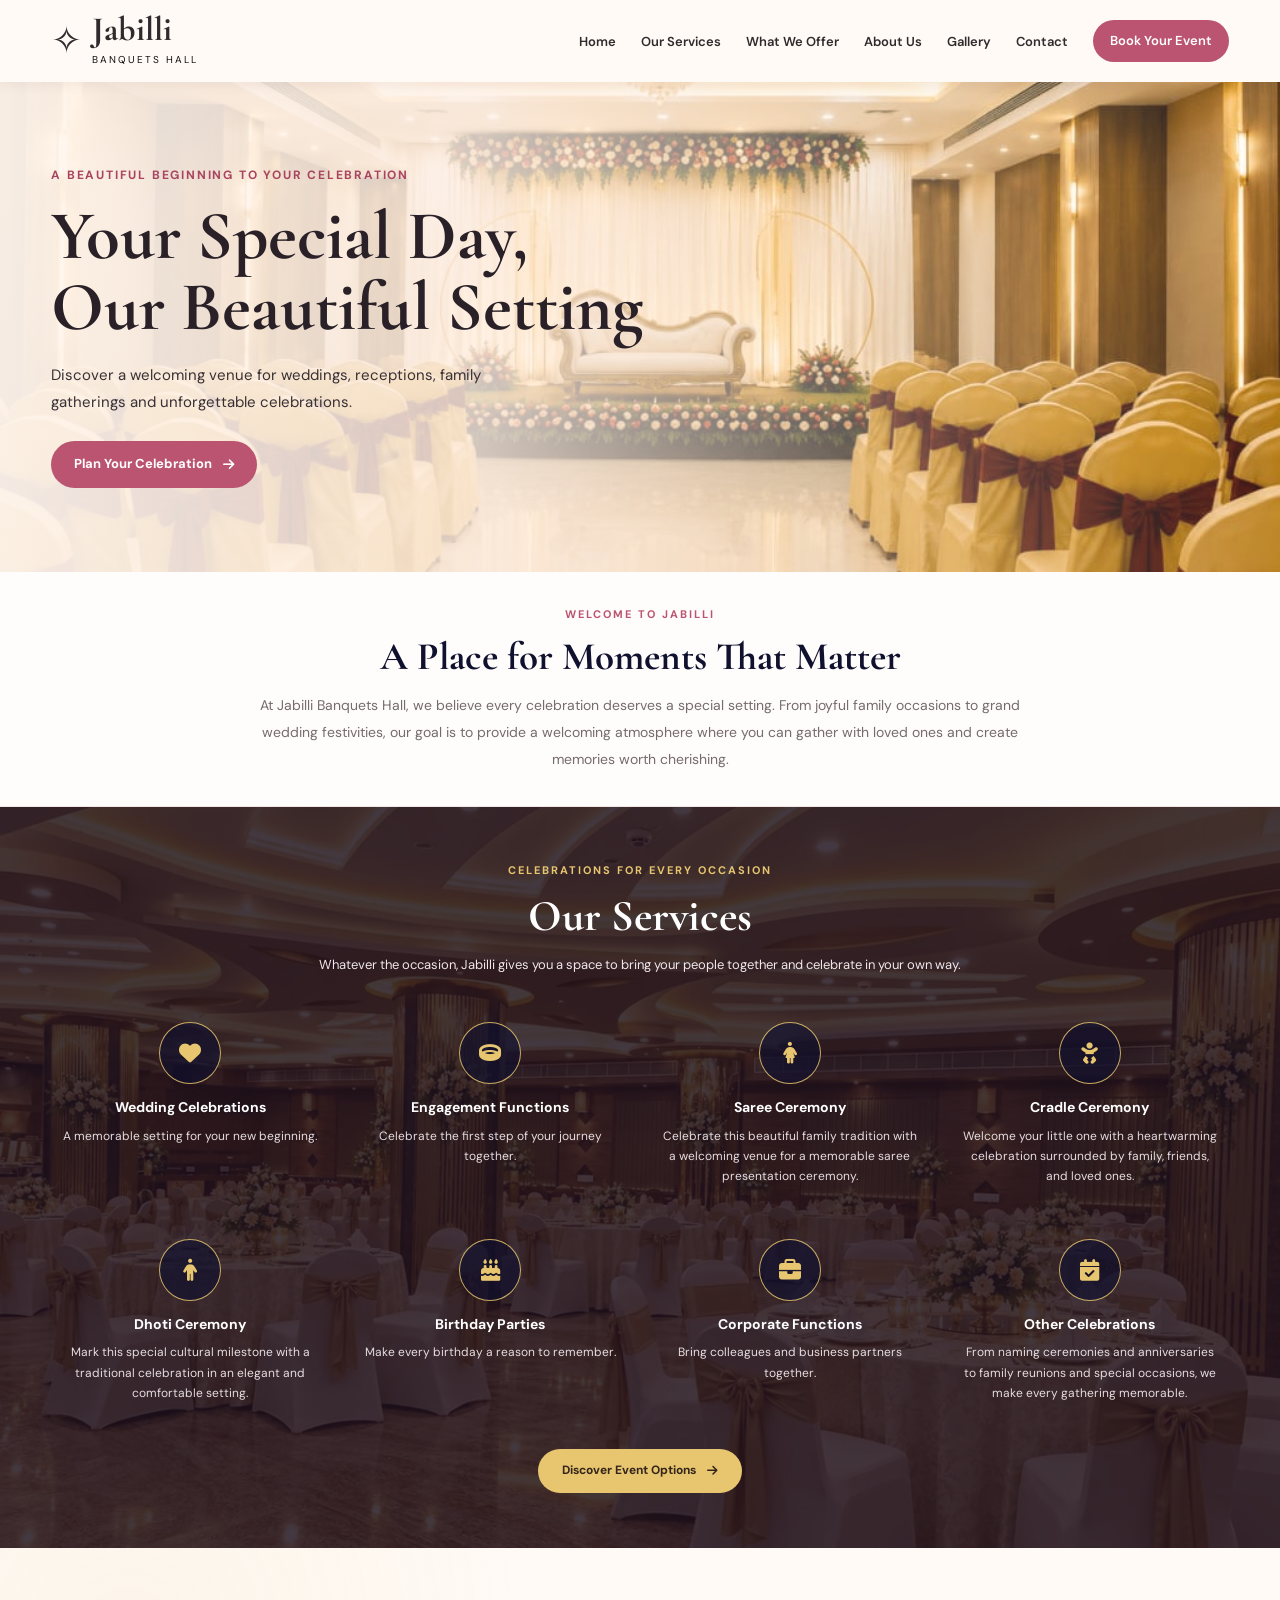
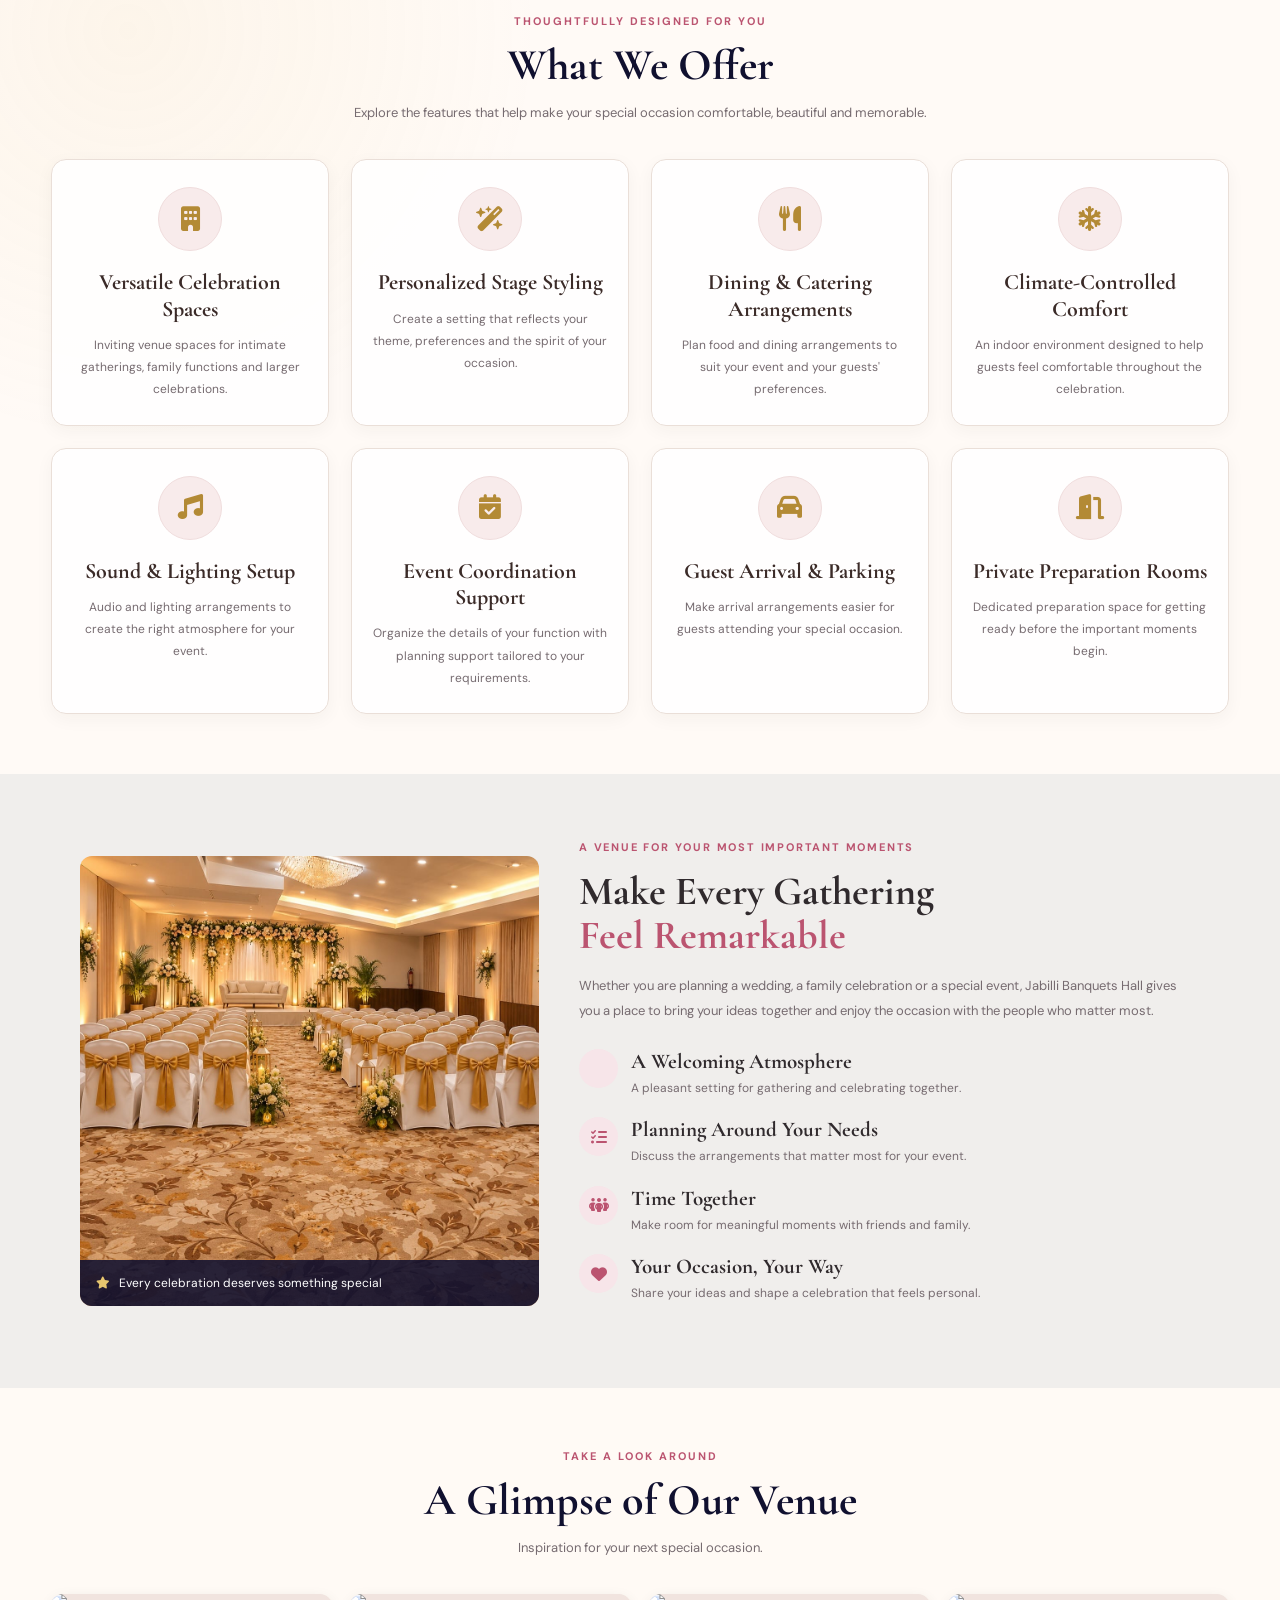
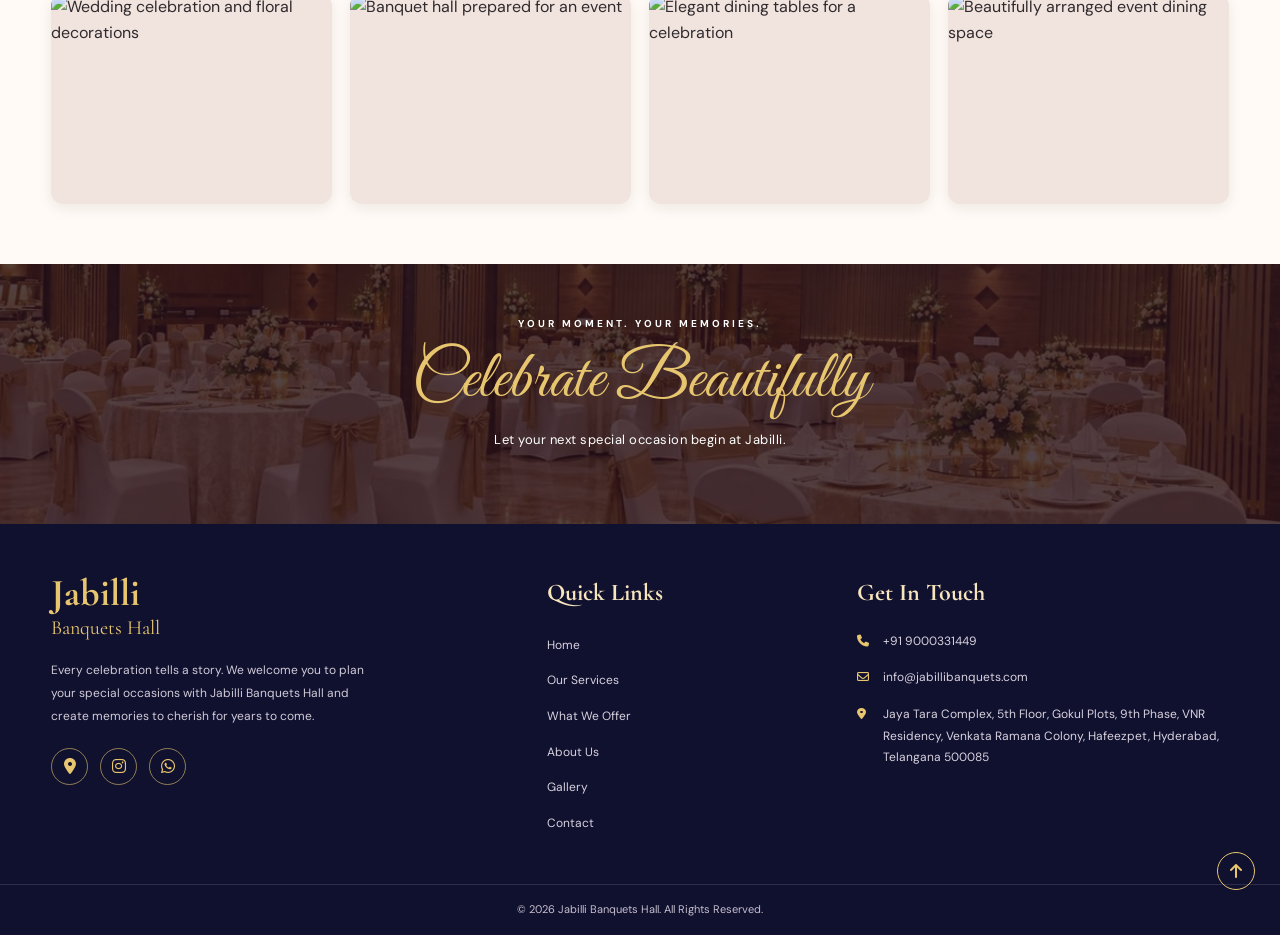
==== commit 11249e19: "Add files via upload" ====
--- a/index.html
+++ b/index.html
@@ -22,10 +22,10 @@
   <header class="header" id="home">
     <nav class="navbar container">
       <a href="#home" class="brand" aria-label="Jabilli Banquets Hall home">
-        <span class="brand-text">
-          <strong>Jabilli</strong>
-          <small>Banquets Hall</small>
-          <span class="brand-tagline">WEDDINGS • EVENTS • CELEBRATIONS</span>
+        <span class="brand-symbol">✧</span>
+        <span>
+            <strong>Jabilli</strong>
+            <small>BANQUETS HALL</small>
         </span>
       </a>
 
--- a/style.css
+++ b/style.css
@@ -117,40 +117,34 @@
     justify-content: space-between;
     align-items: center;
     gap: 20px;
+    
   }
   
   .brand {
     display: flex;
     align-items: center;
     gap: 10px;
-    flex-shrink: 0;
-  }
-  
-  .brand-text {
-    display: flex;
-    flex-direction: column;
-  }
-  
-  .brand-text strong {
+    color: var(--black);
+}
+
+.brand-symbol {
+    font-size: 37px;
+}
+
+.brand strong {
+    display: block;
     font-family: "Cormorant Garamond", serif;
-    font-size: 27px;
-    line-height: 1;
-    color: var(--navy);
-  }
-  
-  .brand-text small {
-    font-family: "Cormorant Garamond", serif;
-    font-size: 16px;
-    font-weight: 600;
-    margin-top: 3px;
-  }
-  
-  .brand-tagline {
-    margin-top: 4px;
-    font-size: 7px;
-    letter-spacing: 1px;
-    color: #857078;
-  }
+    font-size: 34px;
+    line-height: 0.95;
+}
+
+.brand small {
+    display: block;
+    color: rgb(17, 17, 17);
+    font-size: 10px;
+    letter-spacing: 2px;
+    margin-top: 5px;
+}
   
   .nav-links {
     display: flex;
